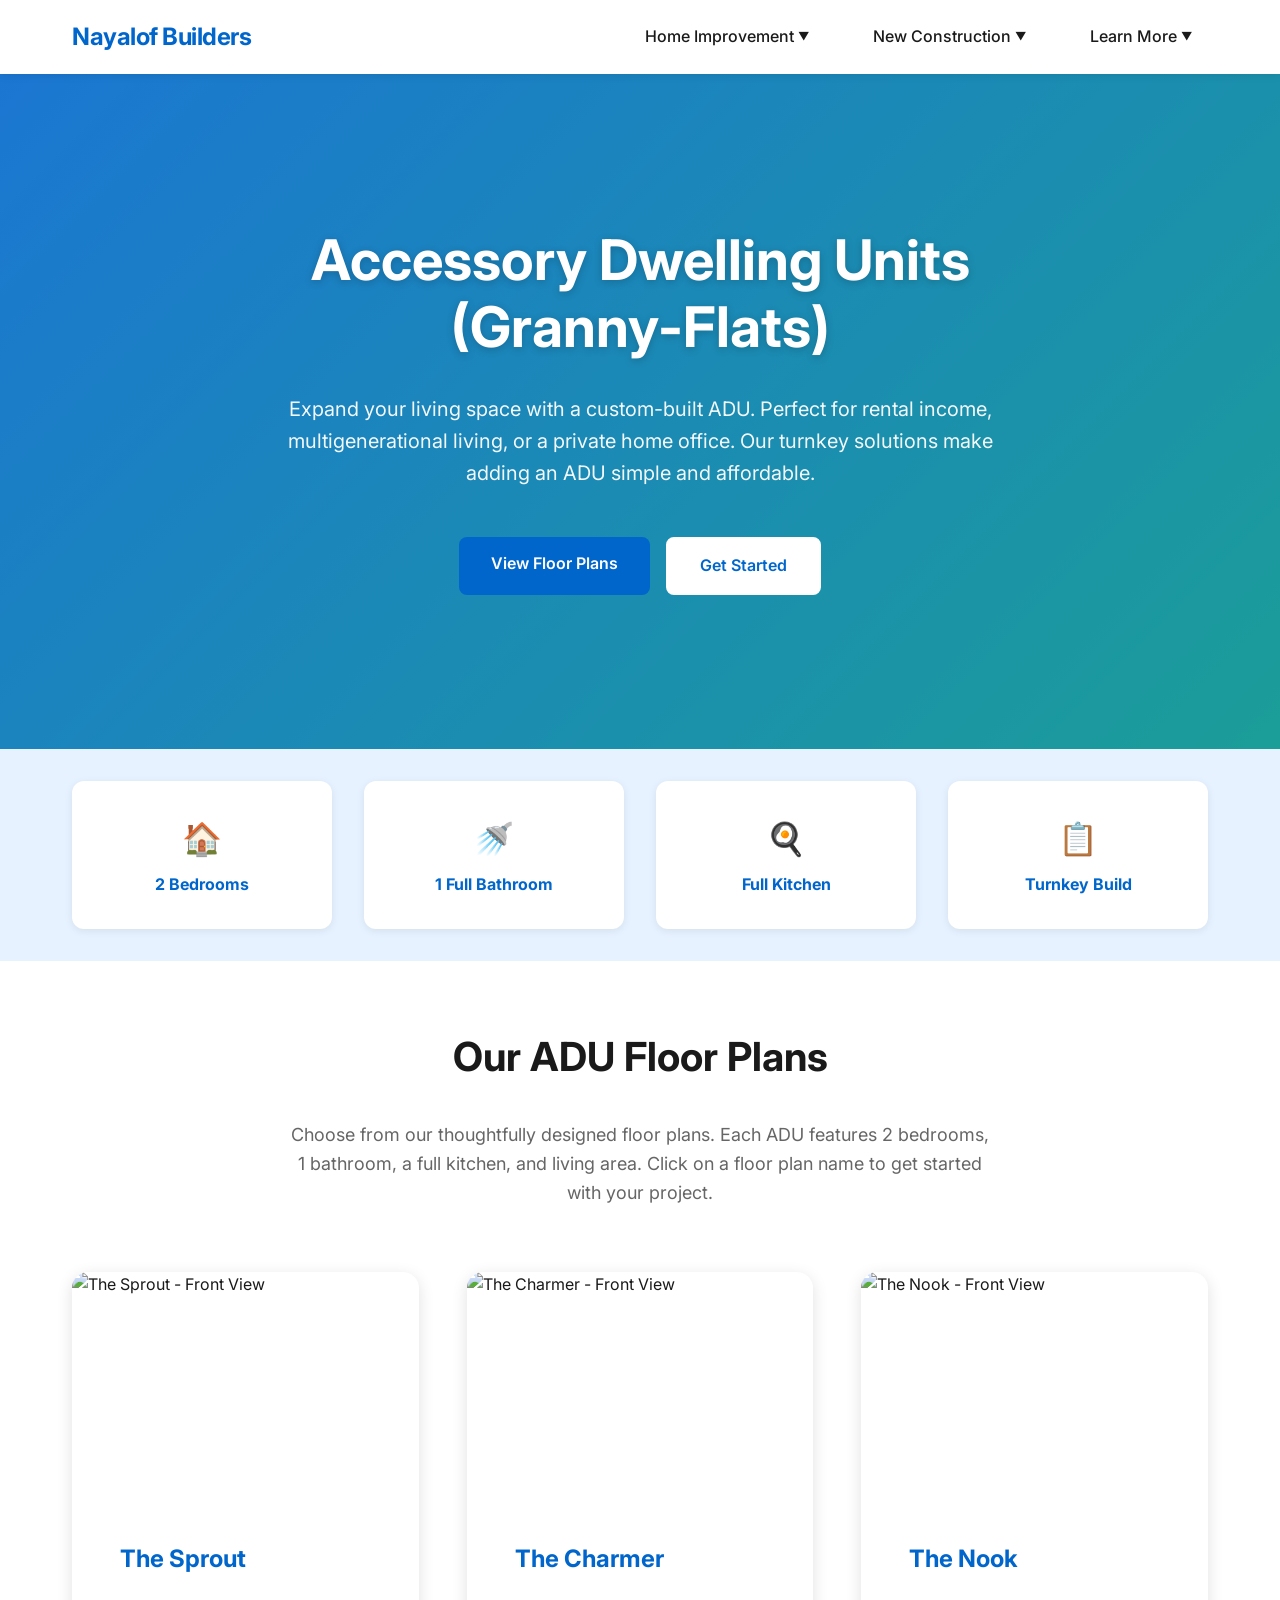
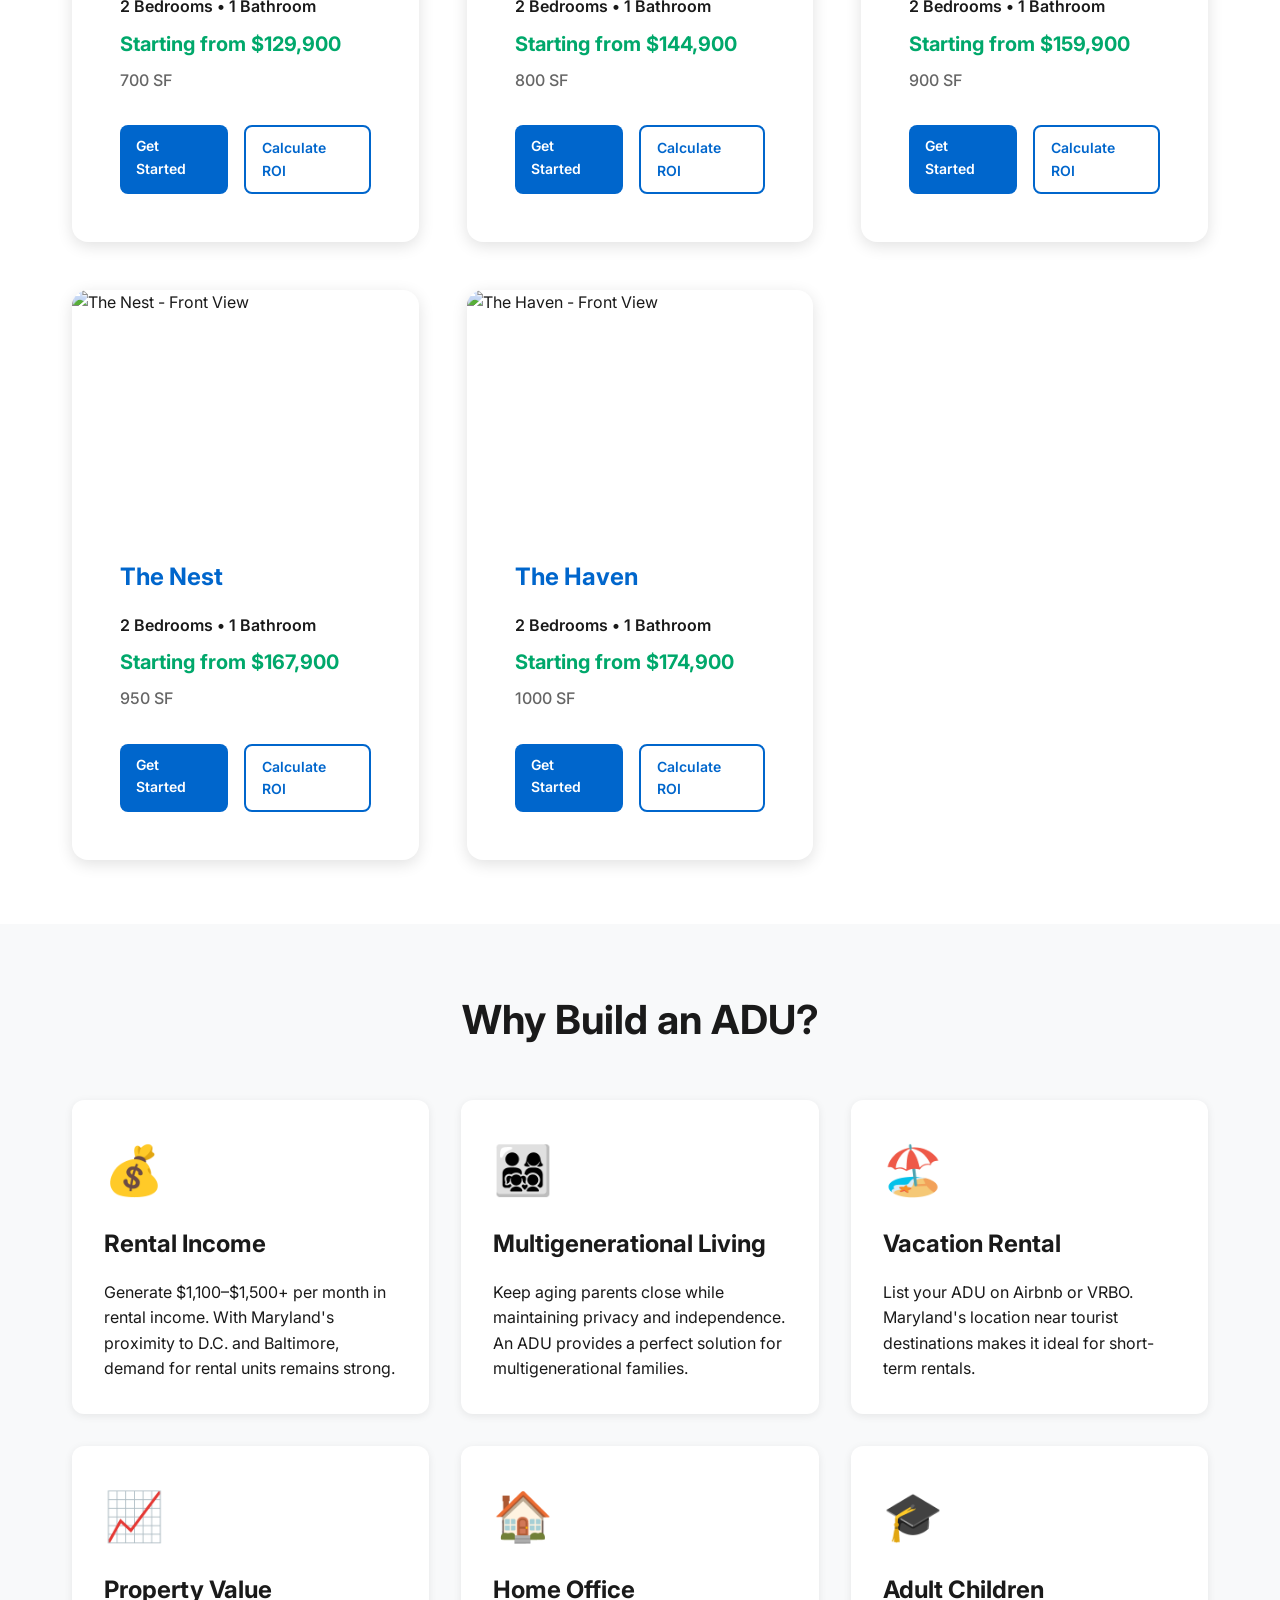
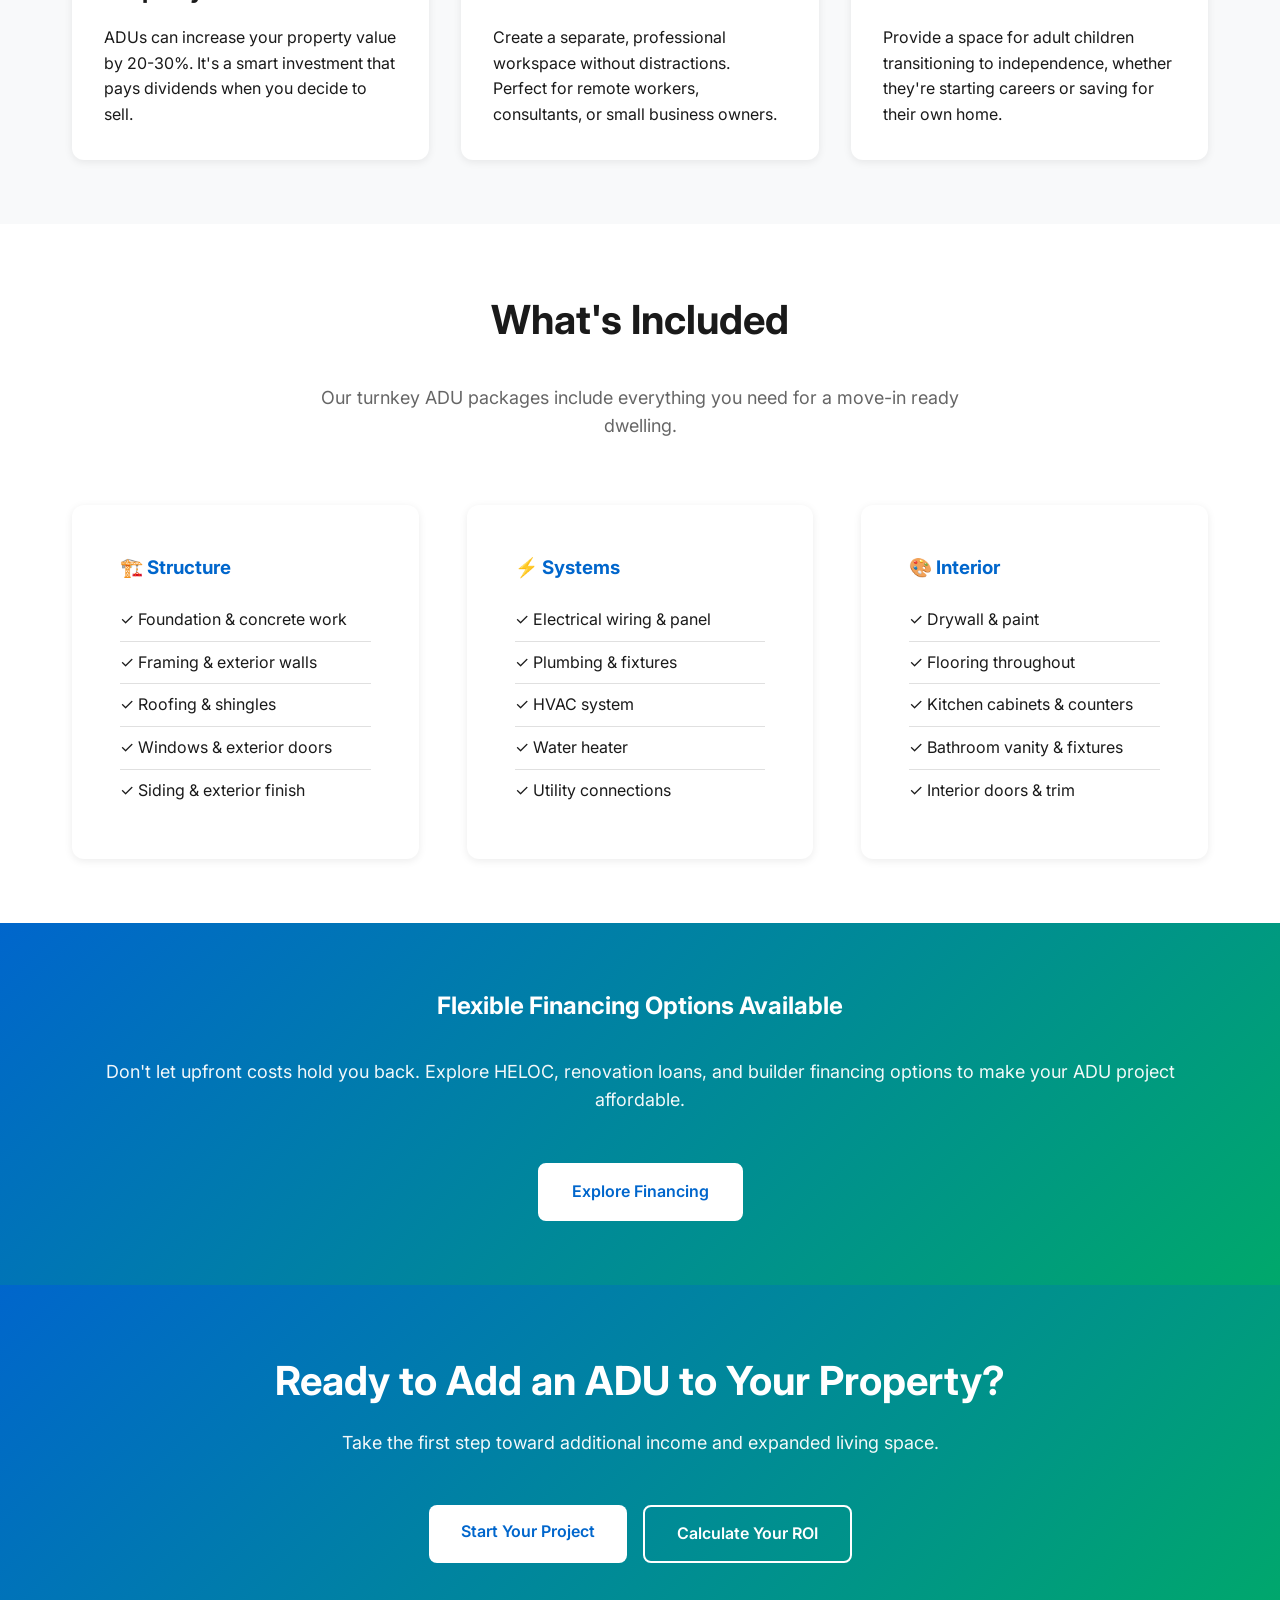
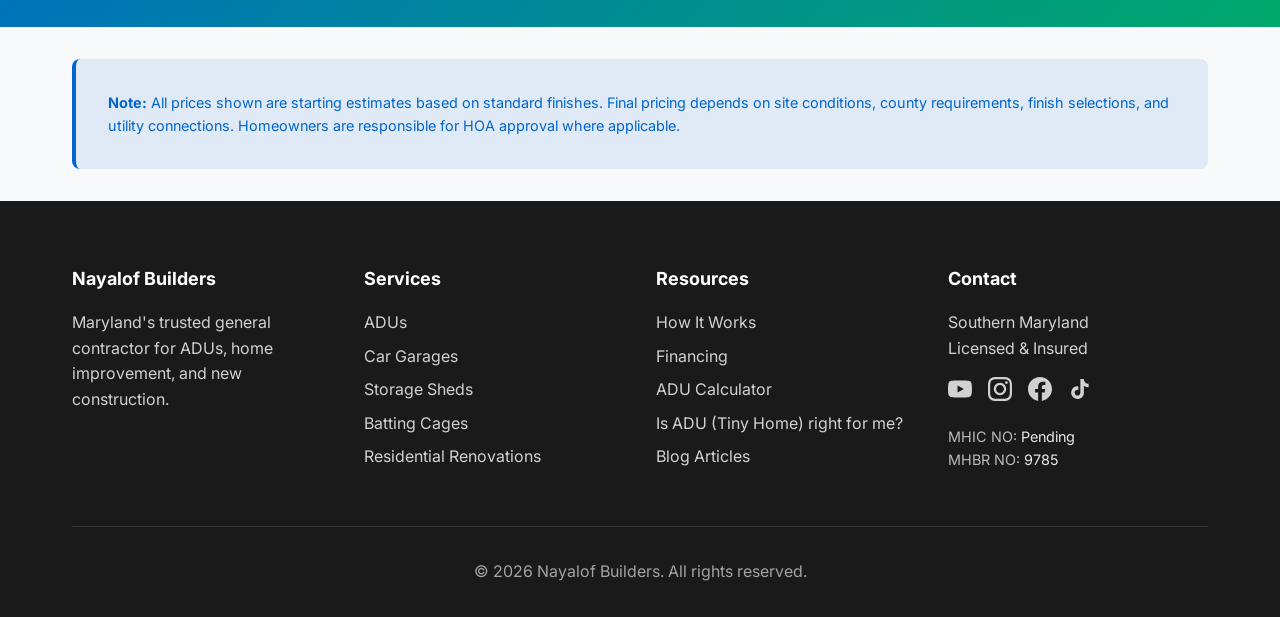
==== adu.html @ ba94df4b "Add files via upload" ====
<!doctype html>
<html lang="en">
  <head>
    <meta charset="UTF-8" />
    <meta name="viewport" content="width=device-width, initial-scale=1.0" />
    <link rel="icon" type="image/png" href="images/Favicon.png" />
    <title>Accessory Dwelling Units (Granny-Flats) - Nayalof Builders</title>
    <link rel="stylesheet" href="styles.css" />
    <link rel="preconnect" href="https://fonts.googleapis.com" />
    <link rel="preconnect" href="https://fonts.gstatic.com" crossorigin />
    <link
      href="https://fonts.googleapis.com/css2?family=Inter:wght@300;400;500;600;700&display=swap"
      rel="stylesheet"
    />
    <style>
      .adu-grid {
        display: grid;
        grid-template-columns: repeat(auto-fit, minmax(280px, 1fr));
        gap: var(--spacing-lg);
        margin-top: var(--spacing-xl);
      }
      .adu-card {
        background: white;
        border-radius: var(--radius-xl);
        overflow: hidden;
        box-shadow: var(--shadow-md);
        transition:
          transform 0.3s ease,
          box-shadow 0.3s ease;
      }
      .adu-card:hover {
        transform: translateY(-8px);
        box-shadow: var(--shadow-lg);
      }
      .adu-card-image {
        position: relative;
        width: 100%;
        height: 220px;
        overflow: hidden;
      }
      .carousel-container {
        position: relative;
        width: 100%;
        height: 100%;
      }
      .carousel-slides {
        display: flex;
        width: 100%;
        height: 100%;
        transition: transform 0.5s ease;
      }
      .carousel-slide {
        min-width: 100%;
        height: 100%;
      }
      .carousel-slide img {
        width: 100%;
        height: 100%;
        object-fit: cover;
      }
      .carousel-dots {
        position: absolute;
        bottom: 10px;
        left: 50%;
        transform: translateX(-50%);
        display: flex;
        gap: 8px;
      }
      .carousel-dot {
        width: 10px;
        height: 10px;
        border-radius: 50%;
        background: rgba(255, 255, 255, 0.5);
        cursor: pointer;
        transition: background 0.3s ease;
      }
      .carousel-dot.active {
        background: white;
      }
      .adu-card-content {
        padding: var(--spacing-lg);
      }
      .adu-card-name {
        font-size: 1.5rem;
        font-weight: 700;
        color: var(--primary-blue);
        margin-bottom: var(--spacing-sm);
      }
      .adu-card-name a {
        color: var(--primary-blue);
        text-decoration: none;
        transition: color 0.2s ease;
      }
      .adu-card-name a:hover {
        color: var(--secondary-green);
        text-decoration: underline;
      }
      .adu-card-specs {
        display: flex;
        flex-direction: column;
        gap: var(--spacing-xs);
        margin-top: var(--spacing-sm);
      }
      .adu-spec {
        font-size: 1rem;
        color: var(--text-dark);
        font-weight: 600;
      }
      .adu-spec.price {
        color: var(--secondary-green);
        font-size: 1.25rem;
        font-weight: 700;
      }
      .adu-spec.sqft {
        color: var(--text-gray);
        font-weight: 500;
      }
      .adu-card-actions {
        margin-top: var(--spacing-md);
        display: flex;
        gap: var(--spacing-sm);
      }
      .btn-sm {
        padding: 0.625rem 1rem;
        font-size: 0.875rem;
        border-radius: var(--radius-md);
        font-weight: 600;
        text-decoration: none;
        transition: all 0.3s ease;
      }
      .btn-outline {
        border: 2px solid var(--primary-blue);
        color: var(--primary-blue);
        background: transparent;
      }
      .btn-outline:hover {
        background: var(--primary-blue);
        color: white;
      }
      .placeholder-image {
        width: 100%;
        height: 100%;
        background: linear-gradient(
          135deg,
          var(--primary-blue-light) 0%,
          var(--secondary-green-light) 100%
        );
        display: flex;
        align-items: center;
        justify-content: center;
        flex-direction: column;
        color: var(--primary-blue);
      }
      .placeholder-image span {
        font-size: 3rem;
        margin-bottom: var(--spacing-sm);
      }
      .placeholder-image p {
        font-weight: 600;
        font-size: 0.875rem;
      }
      @media (max-width: 768px) {
        .adu-grid {
          grid-template-columns: 1fr;
        }
      }
    </style>
  </head>
  <body>
    <!-- Navigation -->
    <nav class="navbar">
      <div class="nav-container">
        <a href="index.html" class="logo">Nayalof Builders</a>
        <ul class="nav-menu">
          <li class="nav-item dropdown">
            <a href="#" class="nav-link"
              >Home Improvement <span class="dropdown-arrow">▼</span></a
            >
            <ul class="dropdown-menu">
              <li><a href="shed.html">Storage Shed</a></li>
              <li><a href="batting-cage.html">Batting Cage</a></li>
              <li>
                <a href="residential-renovations.html"
                  >Residential Renovations</a
                >
              </li>
            </ul>
          </li>
          <li class="nav-item dropdown">
            <a href="#" class="nav-link"
              >New Construction <span class="dropdown-arrow">▼</span></a
            >
            <ul class="dropdown-menu">
              <li>
                <a href="adu.html">Accessory Dwelling Unit (Granny-Flat)</a>
              </li>
              <li>
                <a href="index.html#car-garage"
                  >Car Garage
                  <img
                    src="images/ComingSoon.png"
                    alt="Coming Soon"
                    style="
                      height: 32px;
                      vertical-align: middle;
                      margin-left: 4px;
                    "
                /></a>
              </li>
              <li>
                <a href="index.html#single-family"
                  >Single-Family Residential
                  <img
                    src="images/ComingSoon.png"
                    alt="Coming Soon"
                    style="
                      height: 32px;
                      vertical-align: middle;
                      margin-left: 4px;
                    "
                /></a>
              </li>
            </ul>
          </li>
          <li class="nav-item dropdown">
            <a href="#" class="nav-link"
              >Learn More <span class="dropdown-arrow">▼</span></a
            >
            <ul class="dropdown-menu">
              <li><a href="how-it-works.html">How It Works</a></li>
              <li><a href="calculator.html">ADU Calculator</a></li>
              <li><a href="financing.html">Financing</a></li>
              <li>
                <a href="Questionnaire_NewConstruction.html"
                  >Is ADU (Tiny Home) right for me?</a
                >
              </li>
            </ul>
          </li>
        </ul>
        <div class="hamburger">
          <span></span>
          <span></span>
          <span></span>
        </div>
      </div>
    </nav>

    <!-- Hero Section -->
    <section
      class="hero"
      style="
        background-image:
          linear-gradient(
            135deg,
            rgba(0, 102, 204, 0.85) 0%,
            rgba(0, 168, 107, 0.85) 100%
          ),
          url(&quot;images/_ADU.png&quot;);
        background-size: cover;
        background-position: center;
      "
    >
      <div class="hero-content">
        <h1 class="hero-title">Accessory Dwelling Units (Granny-Flats)</h1>
        <p class="hero-subtitle">
          Expand your living space with a custom-built ADU. Perfect for rental
          income, multigenerational living, or a private home office. Our
          turnkey solutions make adding an ADU simple and affordable.
        </p>
        <div class="hero-buttons">
          <a href="#adu-models" class="btn btn-primary">View Floor Plans</a>
          <a href="Questionnaire_HomeImprovement.html" class="btn btn-secondary"
            >Get Started</a
          >
        </div>
      </div>
    </section>

    <!-- Key Benefits Banner -->
    <section
      class="section"
      style="
        background: var(--primary-blue-light);
        padding: var(--spacing-md) 0;
      "
    >
      <div class="container">
        <div
          style="
            display: grid;
            grid-template-columns: repeat(auto-fit, minmax(200px, 1fr));
            gap: var(--spacing-md);
            text-align: center;
          "
        >
          <div
            style="
              padding: var(--spacing-md);
              background: white;
              border-radius: var(--radius-lg);
              box-shadow: var(--shadow-sm);
            "
          >
            <span style="font-size: 2rem">🏠</span>
            <h3
              style="
                color: var(--primary-blue);
                font-size: 1rem;
                margin-top: var(--spacing-xs);
              "
            >
              2 Bedrooms
            </h3>
          </div>
          <div
            style="
              padding: var(--spacing-md);
              background: white;
              border-radius: var(--radius-lg);
              box-shadow: var(--shadow-sm);
            "
          >
            <span style="font-size: 2rem">🚿</span>
            <h3
              style="
                color: var(--primary-blue);
                font-size: 1rem;
                margin-top: var(--spacing-xs);
              "
            >
              1 Full Bathroom
            </h3>
          </div>
          <div
            style="
              padding: var(--spacing-md);
              background: white;
              border-radius: var(--radius-lg);
              box-shadow: var(--shadow-sm);
            "
          >
            <span style="font-size: 2rem">🍳</span>
            <h3
              style="
                color: var(--primary-blue);
                font-size: 1rem;
                margin-top: var(--spacing-xs);
              "
            >
              Full Kitchen
            </h3>
          </div>
          <div
            style="
              padding: var(--spacing-md);
              background: white;
              border-radius: var(--radius-lg);
              box-shadow: var(--shadow-sm);
            "
          >
            <span style="font-size: 2rem">📋</span>
            <h3
              style="
                color: var(--primary-blue);
                font-size: 1rem;
                margin-top: var(--spacing-xs);
              "
            >
              Turnkey Build
            </h3>
          </div>
        </div>
      </div>
    </section>

    <!-- ADU Models Section -->
    <section id="adu-models" class="section">
      <div class="container">
        <h2 class="section-title">Our ADU Floor Plans</h2>
        <p class="section-intro">
          Choose from our thoughtfully designed floor plans. Each ADU features 2
          bedrooms, 1 bathroom, a full kitchen, and living area. Click on a
          floor plan name to get started with your project.
        </p>

        <div class="adu-grid">
          <!-- The Sprout - 700 SF (swapped position with The Nook) -->
          <div class="adu-card">
            <div class="adu-card-image">
              <div class="carousel-container" data-carousel="sprout">
                <div class="carousel-slides">
                  <div class="carousel-slide">
                    <img
                      src="images/Sprout_TinyHouse_FrontView.png"
                      alt="The Sprout - Front View"
                    />
                  </div>
                  <div class="carousel-slide">
                    <img
                      src="images/Sprout_TinyHouse_BackView.png"
                      alt="The Sprout - Back View"
                    />
                  </div>
                  <div class="carousel-slide">
                    <img
                      src="images/Sprout_TinyHouse_FloorPlan.png"
                      alt="The Sprout - Floor Plan"
                    />
                  </div>
                </div>
                <div class="carousel-dots">
                  <span class="carousel-dot active" data-slide="0"></span>
                  <span class="carousel-dot" data-slide="1"></span>
                  <span class="carousel-dot" data-slide="2"></span>
                </div>
              </div>
            </div>
            <div class="adu-card-content">
              <h3 class="adu-card-name">
                <a href="Questionnaire_HomeImprovement.html">The Sprout</a>
              </h3>
              <div class="adu-card-specs">
                <span class="adu-spec">2 Bedrooms • 1 Bathroom</span>
                <span class="adu-spec price">Starting from $129,900</span>
                <span class="adu-spec sqft">700 SF</span>
              </div>
              <div class="adu-card-actions">
                <a
                  href="Questionnaire_HomeImprovement.html"
                  class="btn btn-sm btn-primary"
                  >Get Started</a
                >
                <a href="calculator.html" class="btn btn-sm btn-outline"
                  >Calculate ROI</a
                >
              </div>
            </div>
          </div>

          <!-- The Charmer - 800 SF -->
          <div class="adu-card">
            <div class="adu-card-image">
              <div class="carousel-container" data-carousel="charmer">
                <div class="carousel-slides">
                  <div class="carousel-slide">
                    <img
                      src="images/Charmer_TinyHouse_FrontView.png"
                      alt="The Charmer - Front View"
                    />
                  </div>
                  <div class="carousel-slide">
                    <img
                      src="images/Charmer_TinyHouse_BackView.png"
                      alt="The Charmer - Back View"
                    />
                  </div>
                  <div class="carousel-slide">
                    <img
                      src="images/Charmer_TinyHouse_FloorPlan.png"
                      alt="The Charmer - Floor Plan"
                    />
                  </div>
                </div>
                <div class="carousel-dots">
                  <span class="carousel-dot active" data-slide="0"></span>
                  <span class="carousel-dot" data-slide="1"></span>
                  <span class="carousel-dot" data-slide="2"></span>
                </div>
              </div>
            </div>
            <div class="adu-card-content">
              <h3 class="adu-card-name">
                <a href="Questionnaire_HomeImprovement.html">The Charmer</a>
              </h3>
              <div class="adu-card-specs">
                <span class="adu-spec">2 Bedrooms • 1 Bathroom</span>
                <span class="adu-spec price">Starting from $144,900</span>
                <span class="adu-spec sqft">800 SF</span>
              </div>
              <div class="adu-card-actions">
                <a
                  href="Questionnaire_HomeImprovement.html"
                  class="btn btn-sm btn-primary"
                  >Get Started</a
                >
                <a href="calculator.html" class="btn btn-sm btn-outline"
                  >Calculate ROI</a
                >
              </div>
            </div>
          </div>

          <!-- The Nook - 900 SF (swapped position with The Sprout) -->
          <div class="adu-card">
            <div class="adu-card-image">
              <div class="carousel-container" data-carousel="nook">
                <div class="carousel-slides">
                  <div class="carousel-slide">
                    <img
                      src="images/Nook_TinyHouse_FrontView.png"
                      alt="The Nook - Front View"
                    />
                  </div>
                  <div class="carousel-slide">
                    <img
                      src="images/Nook_TinyHouse_BackView1.png"
                      alt="The Nook - Back View"
                    />
                  </div>
                  <div class="carousel-slide">
                    <img
                      src="images/Nook_TinyHouse_FloorPlan.png"
                      alt="The Nook - Floor Plan"
                    />
                  </div>
                </div>
                <div class="carousel-dots">
                  <span class="carousel-dot active" data-slide="0"></span>
                  <span class="carousel-dot" data-slide="1"></span>
                  <span class="carousel-dot" data-slide="2"></span>
                </div>
              </div>
            </div>
            <div class="adu-card-content">
              <h3 class="adu-card-name">
                <a href="Questionnaire_HomeImprovement.html">The Nook</a>
              </h3>
              <div class="adu-card-specs">
                <span class="adu-spec">2 Bedrooms • 1 Bathroom</span>
                <span class="adu-spec price">Starting from $159,900</span>
                <span class="adu-spec sqft">900 SF</span>
              </div>
              <div class="adu-card-actions">
                <a
                  href="Questionnaire_HomeImprovement.html"
                  class="btn btn-sm btn-primary"
                  >Get Started</a
                >
                <a href="calculator.html" class="btn btn-sm btn-outline"
                  >Calculate ROI</a
                >
              </div>
            </div>
          </div>

          <!-- The Nest - 950 SF -->
          <div class="adu-card">
            <div class="adu-card-image">
              <div class="carousel-container" data-carousel="nest">
                <div class="carousel-slides">
                  <div class="carousel-slide">
                    <img
                      src="images/Nest_TinyHouse_FrontView.png"
                      alt="The Nest - Front View"
                    />
                  </div>
                  <div class="carousel-slide">
                    <img
                      src="images/Nest_TinyHouse_Backview.png"
                      alt="The Nest - Back View"
                    />
                  </div>
                  <div class="carousel-slide">
                    <img
                      src="images/Nest_TinyHouse_Floorplan.png"
                      alt="The Nest - Floor Plan"
                    />
                  </div>
                </div>
                <div class="carousel-dots">
                  <span class="carousel-dot active" data-slide="0"></span>
                  <span class="carousel-dot" data-slide="1"></span>
                  <span class="carousel-dot" data-slide="2"></span>
                </div>
              </div>
            </div>
            <div class="adu-card-content">
              <h3 class="adu-card-name">
                <a href="Questionnaire_HomeImprovement.html">The Nest</a>
              </h3>
              <div class="adu-card-specs">
                <span class="adu-spec">2 Bedrooms • 1 Bathroom</span>
                <span class="adu-spec price">Starting from $167,900</span>
                <span class="adu-spec sqft">950 SF</span>
              </div>
              <div class="adu-card-actions">
                <a
                  href="Questionnaire_HomeImprovement.html"
                  class="btn btn-sm btn-primary"
                  >Get Started</a
                >
                <a href="calculator.html" class="btn btn-sm btn-outline"
                  >Calculate ROI</a
                >
              </div>
            </div>
          </div>

          <!-- The Haven - 1000 SF -->
          <div class="adu-card">
            <div class="adu-card-image">
              <div class="carousel-container" data-carousel="haven">
                <div class="carousel-slides">
                  <div class="carousel-slide">
                    <img
                      src="images/Haven_TinyHouse_FrontView.png"
                      alt="The Haven - Front View"
                    />
                  </div>
                  <div class="carousel-slide">
                    <img
                      src="images/Haven_TinyHouse_BackView.png"
                      alt="The Haven - Back View"
                    />
                  </div>
                  <div class="carousel-slide">
                    <img
                      src="images/Haven_TinyHouse_FloorPlan.png"
                      alt="The Haven - Floor Plan"
                    />
                  </div>
                </div>
                <div class="carousel-dots">
                  <span class="carousel-dot active" data-slide="0"></span>
                  <span class="carousel-dot" data-slide="1"></span>
                  <span class="carousel-dot" data-slide="2"></span>
                </div>
              </div>
            </div>
            <div class="adu-card-content">
              <h3 class="adu-card-name">
                <a href="Questionnaire_HomeImprovement.html">The Haven</a>
              </h3>
              <div class="adu-card-specs">
                <span class="adu-spec">2 Bedrooms • 1 Bathroom</span>
                <span class="adu-spec price">Starting from $174,900</span>
                <span class="adu-spec sqft">1000 SF</span>
              </div>
              <div class="adu-card-actions">
                <a
                  href="Questionnaire_HomeImprovement.html"
                  class="btn btn-sm btn-primary"
                  >Get Started</a
                >
                <a href="calculator.html" class="btn btn-sm btn-outline"
                  >Calculate ROI</a
                >
              </div>
            </div>
          </div>
        </div>
      </div>
    </section>

    <!-- Why Choose ADU Section -->
    <section class="section" style="background: var(--bg-light)">
      <div class="container">
        <h2 class="section-title">Why Build an ADU?</h2>
        <div class="benefits-grid">
          <div class="benefit-card">
            <div class="benefit-icon">💰</div>
            <h3>Rental Income</h3>
            <p>
              Generate $1,100–$1,500+ per month in rental income. With
              Maryland's proximity to D.C. and Baltimore, demand for rental
              units remains strong.
            </p>
          </div>

          <div class="benefit-card">
            <div class="benefit-icon">👨‍👩‍👧‍👦</div>
            <h3>Multigenerational Living</h3>
            <p>
              Keep aging parents close while maintaining privacy and
              independence. An ADU provides a perfect solution for
              multigenerational families.
            </p>
          </div>

          <div class="benefit-card">
            <div class="benefit-icon">🏖️</div>
            <h3>Vacation Rental</h3>
            <p>
              List your ADU on Airbnb or VRBO. Maryland's location near tourist
              destinations makes it ideal for short-term rentals.
            </p>
          </div>

          <div class="benefit-card">
            <div class="benefit-icon">📈</div>
            <h3>Property Value</h3>
            <p>
              ADUs can increase your property value by 20-30%. It's a smart
              investment that pays dividends when you decide to sell.
            </p>
          </div>

          <div class="benefit-card">
            <div class="benefit-icon">🏠</div>
            <h3>Home Office</h3>
            <p>
              Create a separate, professional workspace without distractions.
              Perfect for remote workers, consultants, or small business owners.
            </p>
          </div>

          <div class="benefit-card">
            <div class="benefit-icon">🎓</div>
            <h3>Adult Children</h3>
            <p>
              Provide a space for adult children transitioning to independence,
              whether they're starting careers or saving for their own home.
            </p>
          </div>
        </div>
      </div>
    </section>

    <!-- What's Included Section -->
    <section class="section">
      <div class="container">
        <h2 class="section-title">What's Included</h2>
        <p class="section-intro">
          Our turnkey ADU packages include everything you need for a move-in
          ready dwelling.
        </p>

        <div
          style="
            display: grid;
            grid-template-columns: repeat(auto-fit, minmax(250px, 1fr));
            gap: var(--spacing-lg);
            margin-top: var(--spacing-xl);
          "
        >
          <div
            style="
              background: white;
              padding: var(--spacing-lg);
              border-radius: var(--radius-lg);
              box-shadow: var(--shadow-sm);
            "
          >
            <h3
              style="
                color: var(--primary-blue);
                margin-bottom: var(--spacing-sm);
              "
            >
              🏗️ Structure
            </h3>
            <ul style="list-style: none; padding: 0">
              <li
                style="
                  padding: var(--spacing-xs) 0;
                  border-bottom: 1px solid var(--border-color);
                "
              >
                ✓ Foundation & concrete work
              </li>
              <li
                style="
                  padding: var(--spacing-xs) 0;
                  border-bottom: 1px solid var(--border-color);
                "
              >
                ✓ Framing & exterior walls
              </li>
              <li
                style="
                  padding: var(--spacing-xs) 0;
                  border-bottom: 1px solid var(--border-color);
                "
              >
                ✓ Roofing & shingles
              </li>
              <li
                style="
                  padding: var(--spacing-xs) 0;
                  border-bottom: 1px solid var(--border-color);
                "
              >
                ✓ Windows & exterior doors
              </li>
              <li style="padding: var(--spacing-xs) 0">
                ✓ Siding & exterior finish
              </li>
            </ul>
          </div>

          <div
            style="
              background: white;
              padding: var(--spacing-lg);
              border-radius: var(--radius-lg);
              box-shadow: var(--shadow-sm);
            "
          >
            <h3
              style="
                color: var(--primary-blue);
                margin-bottom: var(--spacing-sm);
              "
            >
              ⚡ Systems
            </h3>
            <ul style="list-style: none; padding: 0">
              <li
                style="
                  padding: var(--spacing-xs) 0;
                  border-bottom: 1px solid var(--border-color);
                "
              >
                ✓ Electrical wiring & panel
              </li>
              <li
                style="
                  padding: var(--spacing-xs) 0;
                  border-bottom: 1px solid var(--border-color);
                "
              >
                ✓ Plumbing & fixtures
              </li>
              <li
                style="
                  padding: var(--spacing-xs) 0;
                  border-bottom: 1px solid var(--border-color);
                "
              >
                ✓ HVAC system
              </li>
              <li
                style="
                  padding: var(--spacing-xs) 0;
                  border-bottom: 1px solid var(--border-color);
                "
              >
                ✓ Water heater
              </li>
              <li style="padding: var(--spacing-xs) 0">
                ✓ Utility connections
              </li>
            </ul>
          </div>

          <div
            style="
              background: white;
              padding: var(--spacing-lg);
              border-radius: var(--radius-lg);
              box-shadow: var(--shadow-sm);
            "
          >
            <h3
              style="
                color: var(--primary-blue);
                margin-bottom: var(--spacing-sm);
              "
            >
              🎨 Interior
            </h3>
            <ul style="list-style: none; padding: 0">
              <li
                style="
                  padding: var(--spacing-xs) 0;
                  border-bottom: 1px solid var(--border-color);
                "
              >
                ✓ Drywall & paint
              </li>
              <li
                style="
                  padding: var(--spacing-xs) 0;
                  border-bottom: 1px solid var(--border-color);
                "
              >
                ✓ Flooring throughout
              </li>
              <li
                style="
                  padding: var(--spacing-xs) 0;
                  border-bottom: 1px solid var(--border-color);
                "
              >
                ✓ Kitchen cabinets & counters
              </li>
              <li
                style="
                  padding: var(--spacing-xs) 0;
                  border-bottom: 1px solid var(--border-color);
                "
              >
                ✓ Bathroom vanity & fixtures
              </li>
              <li style="padding: var(--spacing-xs) 0">
                ✓ Interior doors & trim
              </li>
            </ul>
          </div>
        </div>
      </div>
    </section>

    <!-- Financing Banner -->
    <section
      class="section"
      style="
        background: linear-gradient(
          135deg,
          var(--primary-blue) 0%,
          var(--secondary-green) 100%
        );
        color: white;
      "
    >
      <div class="container" style="text-align: center">
        <h2 style="color: white; margin-bottom: var(--spacing-md)">
          Flexible Financing Options Available
        </h2>
        <p
          style="
            font-size: 1.125rem;
            margin-bottom: var(--spacing-lg);
            opacity: 0.95;
          "
        >
          Don't let upfront costs hold you back. Explore HELOC, renovation
          loans, and builder financing options to make your ADU project
          affordable.
        </p>
        <a
          href="financing.html"
          class="btn btn-secondary"
          style="background: white; color: var(--primary-blue)"
          >Explore Financing</a
        >
      </div>
    </section>

    <!-- Call-to-Action Section -->
    <section id="cta" class="section cta-section">
      <div class="container">
        <div class="cta-content">
          <h2>Ready to Add an ADU to Your Property?</h2>
          <p>
            Take the first step toward additional income and expanded living
            space.
          </p>
          <div class="cta-buttons">
            <a href="Questionnaire_HomeImprovement.html" class="btn btn-primary"
              >Start Your Project</a
            >
            <a href="calculator.html" class="btn btn-secondary"
              >Calculate Your ROI</a
            >
          </div>
        </div>
      </div>
    </section>

    <!-- Disclaimer -->
    <section
      class="section"
      style="background: var(--bg-light); padding: var(--spacing-md) 0"
    >
      <div class="container">
        <div
          style="
            background: rgba(0, 102, 204, 0.1);
            border-left: 4px solid var(--primary-blue);
            padding: var(--spacing-md);
            border-radius: var(--radius-md);
          "
        >
          <p style="color: var(--primary-blue); font-size: 0.9rem; margin: 0">
            <strong>Note:</strong> All prices shown are starting estimates based
            on standard finishes. Final pricing depends on site conditions,
            county requirements, finish selections, and utility connections.
            Homeowners are responsible for HOA approval where applicable.
          </p>
        </div>
      </div>
    </section>

    <!-- Footer -->
    <footer class="footer">
      <div class="container">
        <div class="footer-content">
          <div class="footer-section">
            <h4>Nayalof Builders</h4>
            <p>
              Maryland's trusted general contractor for ADUs, home improvement,
              and new construction.
            </p>
          </div>
          <div class="footer-section">
            <h4>Services</h4>
            <ul>
              <li><a href="adu.html">ADUs</a></li>
              <li><a href="index.html#car-garage">Car Garages</a></li>
              <li><a href="shed.html">Storage Sheds</a></li>
              <li><a href="batting-cage.html">Batting Cages</a></li>
              <li>
                <a href="residential-renovations.html"
                  >Residential Renovations</a
                >
              </li>
            </ul>
          </div>
          <div class="footer-section">
            <h4>Resources</h4>
            <ul>
              <li><a href="how-it-works.html">How It Works</a></li>
              <li><a href="financing.html">Financing</a></li>
              <li><a href="calculator.html">ADU Calculator</a></li>
              <li>
                <a href="Questionnaire_NewConstruction.html"
                  >Is ADU (Tiny Home) right for me?</a
                >
              </li>
              <li><a href="blog.html">Blog Articles</a></li>
            </ul>
          </div>
          <div class="footer-section">
            <h4>Contact</h4>
            <p>Southern Maryland</p>
            <p>Licensed & Insured</p>
            <div
              style="
                margin-top: var(--spacing-sm);
                display: flex;
                gap: var(--spacing-sm);
                align-items: center;
              "
            >
              <a
                href="https://www.youtube.com/@NayalofBuilders"
                target="_blank"
                rel="noopener noreferrer"
                style="
                  color: rgba(255, 255, 255, 0.8);
                  text-decoration: none;
                  transition: color 0.2s;
                "
                title="YouTube"
                onmouseover="this.style.color = '#FF0000'"
                onmouseout="this.style.color = 'rgba(255, 255, 255, 0.8)'"
              >
                <svg
                  width="24"
                  height="24"
                  viewBox="0 0 24 24"
                  fill="currentColor"
                  xmlns="http://www.w3.org/2000/svg"
                >
                  <path
                    d="M23.498 6.186a3.016 3.016 0 0 0-2.122-2.136C19.505 3.545 12 3.545 12 3.545s-7.505 0-9.377.505A3.017 3.017 0 0 0 .502 6.186C0 8.07 0 12 0 12s0 3.93.502 5.814a3.016 3.016 0 0 0 2.122 2.136c1.871.505 9.376.505 9.376.505s7.505 0 9.377-.505a3.015 3.015 0 0 0 2.122-2.136C24 15.93 24 12 24 12s0-3.93-.502-5.814zM9.545 15.568V8.432L15.818 12l-6.273 3.568z"
                  />
                </svg>
              </a>
              <a
                href="https://www.instagram.com/nayalofbuilders/"
                target="_blank"
                rel="noopener noreferrer"
                style="
                  color: rgba(255, 255, 255, 0.8);
                  text-decoration: none;
                  transition: color 0.2s;
                "
                title="Instagram"
                onmouseover="this.style.color = '#E4405F'"
                onmouseout="this.style.color = 'rgba(255, 255, 255, 0.8)'"
              >
                <svg
                  width="24"
                  height="24"
                  viewBox="0 0 24 24"
                  fill="currentColor"
                  xmlns="http://www.w3.org/2000/svg"
                >
                  <path
                    d="M12 2.163c3.204 0 3.584.012 4.85.07 3.252.148 4.771 1.691 4.919 4.919.058 1.265.069 1.645.069 4.849 0 3.205-.012 3.584-.069 4.849-.149 3.225-1.664 4.771-4.919 4.919-1.266.058-1.644.07-4.85.07-3.204 0-3.584-.012-4.849-.07-3.26-.149-4.771-1.699-4.919-4.92-.058-1.265-.07-1.644-.07-4.849 0-3.204.013-3.583.07-4.849.149-3.227 1.664-4.771 4.919-4.919 1.266-.057 1.645-.069 4.849-.069zm0-2.163c-3.259 0-3.667.014-4.947.072-4.358.2-6.78 2.618-6.98 6.98-.059 1.281-.073 1.689-.073 4.948 0 3.259.014 3.668.072 4.948.2 4.358 2.618 6.78 6.98 6.98 1.281.058 1.689.072 4.948.072 3.259 0 3.668-.014 4.948-.072 4.354-.2 6.782-2.618 6.979-6.98.059-1.28.073-1.689.073-4.948 0-3.259-.014-3.667-.072-4.947-.196-4.354-2.617-6.78-6.979-6.98-1.281-.059-1.69-.073-4.949-.073zm0 5.838c-3.403 0-6.162 2.759-6.162 6.162s2.759 6.163 6.162 6.163 6.162-2.759 6.162-6.163c0-3.403-2.759-6.162-6.162-6.162zm0 10.162c-2.209 0-4-1.79-4-4 0-2.209 1.791-4 4-4s4 1.791 4 4c0 2.21-1.791 4-4 4zm6.406-11.845c-.796 0-1.441.645-1.441 1.44s.645 1.44 1.441 1.44c.795 0 1.439-.645 1.439-1.44s-.644-1.44-1.439-1.44z"
                  />
                </svg>
              </a>
              <a
                href="https://www.facebook.com/people/Nayalof-Builders/61585540200349/"
                target="_blank"
                rel="noopener noreferrer"
                style="
                  color: rgba(255, 255, 255, 0.8);
                  text-decoration: none;
                  transition: color 0.2s;
                "
                title="Facebook"
                onmouseover="this.style.color = '#1877F2'"
                onmouseout="this.style.color = 'rgba(255, 255, 255, 0.8)'"
              >
                <svg
                  width="24"
                  height="24"
                  viewBox="0 0 24 24"
                  fill="currentColor"
                  xmlns="http://www.w3.org/2000/svg"
                >
                  <path
                    d="M24 12.073c0-6.627-5.373-12-12-12s-12 5.373-12 12c0 5.99 4.388 10.954 10.125 11.854v-8.385H7.078v-3.47h3.047V9.43c0-3.007 1.792-4.669 4.533-4.669 1.312 0 2.686.235 2.686.235v2.953H15.83c-1.491 0-1.956.925-1.956 1.874v2.25h3.328l-.532 3.47h-2.796v8.385C19.612 23.027 24 18.062 24 12.073z"
                  />
                </svg>
              </a>
              <a
                href="https://www.tiktok.com/@nayalofbuilders"
                target="_blank"
                rel="noopener noreferrer"
                style="
                  color: rgba(255, 255, 255, 0.8);
                  text-decoration: none;
                  transition: color 0.2s;
                "
                title="TikTok"
                onmouseover="this.style.color = '#FE2C55'"
                onmouseout="this.style.color = 'rgba(255, 255, 255, 0.8)'"
              >
                <svg
                  width="24"
                  height="24"
                  viewBox="0 0 24 24"
                  fill="currentColor"
                  xmlns="http://www.w3.org/2000/svg"
                >
                  <path
                    d="M19.59 6.69a4.83 4.83 0 0 1-3.77-4.25V2h-3.45v13.67a2.89 2.89 0 0 1-5.2 1.74 2.89 2.89 0 0 1 2.31-4.64 2.93 2.93 0 0 1 .88.13V9.4a6.84 6.84 0 0 0-1-.05A6.33 6.33 0 0 0 5 20.1a6.34 6.34 0 0 0 10.86-4.43v-7a8.16 8.16 0 0 0 4.77 1.52v-3.4a4.85 4.85 0 0 1-1-.1z"
                  />
                </svg>
              </a>
            </div>
            <p
              style="
                margin-top: var(--spacing-sm);
                font-size: 0.9rem;
                color: rgba(255, 255, 255, 0.7);
              "
            >
              MHIC NO:
              <span style="color: rgba(255, 255, 255, 0.9)">Pending</span>
            </p>
            <p style="font-size: 0.9rem; color: rgba(255, 255, 255, 0.7)">
              MHBR NO: <span style="color: rgba(255, 255, 255, 0.9)">9785</span>
            </p>
          </div>
        </div>
        <div class="footer-bottom">
          <p>
            &copy; <span id="copyright-year">2026</span> Nayalof Builders. All
            rights reserved.
          </p>
        </div>
      </div>
    </footer>

    <script src="script.js"></script>
    <script>
      // Image Carousel functionality: default (first) image 8s, others 3s
      document.addEventListener("DOMContentLoaded", function () {
        const DEFAULT_SLIDE_MS = 8000; // first image stays 8 seconds
        const OTHER_SLIDES_MS = 3000; // other images stay 3 seconds

        const carousels = document.querySelectorAll(".carousel-container");

        carousels.forEach((carousel) => {
          const slides = carousel.querySelector(".carousel-slides");
          const slideElements = carousel.querySelectorAll(".carousel-slide");
          const dots = carousel.querySelectorAll(".carousel-dot");

          if (slideElements.length <= 1) return;

          let currentSlide = 0;
          let timeoutId = null;
          const slideCount = slideElements.length;

          function goToSlide(index) {
            currentSlide = index;
            slides.style.transform = `translateX(-${currentSlide * 100}%)`;

            dots.forEach((dot, i) => {
              dot.classList.toggle("active", i === currentSlide);
            });
          }

          function scheduleNext() {
            if (timeoutId) clearTimeout(timeoutId);
            const delay =
              currentSlide === 0 ? DEFAULT_SLIDE_MS : OTHER_SLIDES_MS;
            timeoutId = setTimeout(() => {
              const next = (currentSlide + 1) % slideCount;
              goToSlide(next);
              scheduleNext();
            }, delay);
          }

          scheduleNext();

          dots.forEach((dot, index) => {
            dot.addEventListener("click", () => {
              goToSlide(index);
              scheduleNext();
            });
          });
        });
      });
    </script>
  </body>
</html>
---- styles.css ----
/* Reset and Base Styles */
* {
    margin: 0;
    padding: 0;
    box-sizing: border-box;
}

:root {
    /* Color Palette - Matching RenoFi's soft blues and greens */
    --primary-blue: #0066CC;
    --primary-blue-dark: #0052A3;
    --primary-blue-light: #E6F2FF;
    --secondary-green: #00A86B;
    --secondary-green-light: #E6F7F0;
    --accent-teal: #00B8A9;
    --text-dark: #1A1A1A;
    --text-gray: #666666;
    --text-light: #999999;
    --bg-white: #FFFFFF;
    --bg-light: #F8F9FA;
    --bg-gray: #F5F5F5;
    --border-color: #E0E0E0;
    --shadow-sm: 0 2px 8px rgba(0, 0, 0, 0.08);
    --shadow-md: 0 4px 16px rgba(0, 0, 0, 0.12);
    --shadow-lg: 0 8px 24px rgba(0, 0, 0, 0.16);
    
    /* Typography */
    --font-family: 'Inter', -apple-system, BlinkMacSystemFont, 'Segoe UI', sans-serif;
    --font-size-base: 16px;
    --line-height-base: 1.6;
    
    /* Spacing */
    --spacing-xs: 0.5rem;
    --spacing-sm: 1rem;
    --spacing-md: 2rem;
    --spacing-lg: 3rem;
    --spacing-xl: 4rem;
    
    /* Border Radius */
    --radius-sm: 4px;
    --radius-md: 8px;
    --radius-lg: 12px;
    --radius-xl: 16px;
}

body {
    font-family: var(--font-family);
    font-size: var(--font-size-base);
    line-height: var(--line-height-base);
    color: var(--text-dark);
    background-color: var(--bg-white);
    overflow-x: hidden;
}

.container {
    max-width: 1200px;
    margin: 0 auto;
    padding: 0 var(--spacing-md);
}

/* Navigation */
.navbar {
    position: sticky;
    top: 0;
    background: var(--bg-white);
    box-shadow: var(--shadow-sm);
    z-index: 1000;
    padding: var(--spacing-sm) 0;
}

.nav-container {
    max-width: 1200px;
    margin: 0 auto;
    padding: 0 var(--spacing-md);
    display: flex;
    justify-content: space-between;
    align-items: center;
}

.logo {
    font-size: 1.5rem;
    font-weight: 700;
    color: var(--primary-blue);
    text-decoration: none;
    letter-spacing: -0.5px;
}

.nav-menu {
    display: flex;
    list-style: none;
    gap: var(--spacing-md);
    align-items: center;
}

.nav-item {
    position: relative;
}

.nav-link {
    color: var(--text-dark);
    text-decoration: none;
    font-weight: 500;
    padding: var(--spacing-xs) var(--spacing-sm);
    display: flex;
    align-items: center;
    gap: 0.25rem;
    transition: color 0.2s;
}

.nav-link:hover {
    color: var(--primary-blue);
}

.dropdown-arrow {
    font-size: 0.7rem;
    transition: transform 0.2s;
}

.nav-item:hover .dropdown-arrow {
    transform: rotate(180deg);
}

.dropdown-menu {
    position: absolute;
    top: 100%;
    left: 0;
    background: var(--bg-white);
    box-shadow: var(--shadow-md);
    border-radius: var(--radius-md);
    list-style: none;
    min-width: 220px;
    padding: var(--spacing-xs) 0;
    opacity: 0;
    visibility: hidden;
    transform: translateY(-10px);
    transition: all 0.3s ease;
    margin-top: var(--spacing-xs);
}

.nav-item:hover .dropdown-menu {
    opacity: 1;
    visibility: visible;
    transform: translateY(0);
}

.dropdown-menu li {
    padding: 0;
}

.dropdown-menu a {
    display: block;
    padding: var(--spacing-sm) var(--spacing-md);
    color: var(--text-dark);
    text-decoration: none;
    transition: background-color 0.2s;
}

.dropdown-menu a:hover {
    background-color: var(--bg-light);
    color: var(--primary-blue);
}

.hamburger {
    display: none;
    flex-direction: column;
    gap: 4px;
    cursor: pointer;
}

.hamburger span {
    width: 25px;
    height: 3px;
    background: var(--text-dark);
    border-radius: 2px;
    transition: all 0.3s;
}

/* Hero Section */
.hero {
    width: 100%;
    height: 75vh;
    min-height: 600px;
    background: linear-gradient(135deg, var(--primary-blue-light) 0%, var(--secondary-green-light) 100%);
    background-image: url('images/background_image.png');
    background-size: cover;
    background-position: center;
    background-blend-mode: overlay;
    display: flex;
    align-items: center;
    justify-content: center;
    position: relative;
}

.hero::before {
    content: '';
    position: absolute;
    top: 0;
    left: 0;
    right: 0;
    bottom: 0;
    background: rgba(0, 102, 204, 0.3);
}

.hero-content {
    max-width: 800px;
    text-align: center;
    padding: var(--spacing-md);
    position: relative;
    z-index: 1;
    color: white;
}

.hero-title {
    font-size: 3.5rem;
    font-weight: 700;
    line-height: 1.2;
    margin-bottom: var(--spacing-md);
    text-shadow: 0 2px 8px rgba(0, 0, 0, 0.2);
}

.hero-subtitle {
    font-size: 1.25rem;
    line-height: 1.6;
    margin-bottom: var(--spacing-lg);
    opacity: 0.95;
}

.hero-buttons {
    display: flex;
    gap: var(--spacing-sm);
    justify-content: center;
    flex-wrap: wrap;
}

/* Buttons */
.btn {
    display: inline-block;
    padding: 0.875rem 2rem;
    border-radius: var(--radius-md);
    text-decoration: none;
    font-weight: 600;
    transition: all 0.3s;
    border: none;
    cursor: pointer;
    font-size: 1rem;
}

.btn-primary {
    background: var(--primary-blue);
    color: white;
}

.btn-primary:hover {
    background: var(--primary-blue-dark);
    transform: translateY(-2px);
    box-shadow: var(--shadow-md);
}

.btn-secondary {
    background: white;
    color: var(--primary-blue);
    border: 2px solid white;
}

.btn-secondary:hover {
    background: transparent;
    color: white;
    transform: translateY(-2px);
    box-shadow: var(--shadow-md);
}

/* Sections */
.section {
    padding: var(--spacing-xl) 0;
}

.section-title {
    font-size: 2.5rem;
    font-weight: 700;
    text-align: center;
    margin-bottom: var(--spacing-md);
    color: var(--text-dark);
}

.section-intro {
    text-align: center;
    font-size: 1.125rem;
    color: var(--text-gray);
    max-width: 700px;
    margin: 0 auto var(--spacing-lg);
}

/* Why ADUs Section */
.why-adus {
    background: var(--bg-light);
}

.benefits-grid {
    display: grid;
    grid-template-columns: repeat(auto-fit, minmax(280px, 1fr));
    gap: var(--spacing-md);
    margin-top: var(--spacing-lg);
}

.benefit-card {
    background: white;
    padding: var(--spacing-md);
    border-radius: var(--radius-lg);
    box-shadow: var(--shadow-sm);
    transition: transform 0.3s, box-shadow 0.3s;
}

.benefit-card:hover {
    transform: translateY(-4px);
    box-shadow: var(--shadow-md);
}

.benefit-icon {
    font-size: 3rem;
    margin-bottom: var(--spacing-sm);
}

.benefit-card h3 {
    font-size: 1.5rem;
    margin-bottom: var(--spacing-sm);
    color: var(--text-dark);
}

.benefit-math {
    font-size: 1.125rem;
    color: var(--primary-blue);
    margin-bottom: var(--spacing-xs);
}

.benefit-example {
    color: var(--text-gray);
    margin-top: var(--spacing-xs);
}

.text-link {
    color: var(--primary-blue);
    text-decoration: none;
    font-weight: 500;
}

.text-link:hover {
    text-decoration: underline;
}

/* Process Section */
.process-section {
    background: white;
}

.process-steps {
    display: grid;
    grid-template-columns: repeat(auto-fit, minmax(200px, 1fr));
    gap: var(--spacing-md);
    margin-top: var(--spacing-lg);
}

.process-step {
    text-align: center;
    padding: var(--spacing-md);
}

.step-number {
    display: inline-block;
    width: 40px;
    height: 40px;
    background: var(--primary-blue);
    color: white;
    border-radius: 50%;
    line-height: 40px;
    font-weight: 700;
    margin-bottom: var(--spacing-sm);
}

.step-icon {
    font-size: 3rem;
    margin-bottom: var(--spacing-sm);
}

.process-step h3 {
    font-size: 1.25rem;
    margin-bottom: var(--spacing-sm);
    color: var(--text-dark);
}

.process-step p {
    color: var(--text-gray);
}

/* Services Section */
.services-section {
    background: var(--bg-light);
}

.services-grid {
    display: grid;
    grid-template-columns: repeat(auto-fit, minmax(300px, 1fr));
    gap: var(--spacing-md);
    margin-top: var(--spacing-lg);
}

.service-card {
    background: white;
    padding: var(--spacing-md);
    border-radius: var(--radius-lg);
    box-shadow: var(--shadow-sm);
    transition: transform 0.3s, box-shadow 0.3s;
    text-align: center;
}

.service-card:hover {
    transform: translateY(-4px);
    box-shadow: var(--shadow-md);
}

.service-image {
    font-size: 4rem;
    margin-bottom: var(--spacing-sm);
}

.service-card h3 {
    font-size: 1.5rem;
    margin-bottom: var(--spacing-sm);
    color: var(--text-dark);
}

.service-card p {
    color: var(--text-gray);
    margin-bottom: var(--spacing-sm);
}

.service-link {
    color: var(--primary-blue);
    text-decoration: none;
    font-weight: 600;
}

.service-link:hover {
    text-decoration: underline;
}

/* Education Section */
.education-section {
    background: white;
}

.education-content {
    display: grid;
    grid-template-columns: repeat(auto-fit, minmax(280px, 1fr));
    gap: var(--spacing-md);
    margin-top: var(--spacing-lg);
}

.education-card {
    background: var(--bg-light);
    padding: var(--spacing-md);
    border-radius: var(--radius-lg);
    border-left: 4px solid var(--primary-blue);
}

.education-card h3 {
    font-size: 1.25rem;
    margin-bottom: var(--spacing-sm);
    color: var(--text-dark);
}

.education-card p {
    color: var(--text-gray);
}

/* CTA Section */
.cta-section {
    background: linear-gradient(135deg, var(--primary-blue) 0%, var(--secondary-green) 100%);
    color: white;
    text-align: center;
}

.cta-content h2 {
    font-size: 2.5rem;
    margin-bottom: var(--spacing-sm);
    color: white;
}

.cta-content p {
    font-size: 1.125rem;
    margin-bottom: var(--spacing-lg);
    opacity: 0.95;
}

.cta-buttons {
    display: flex;
    gap: var(--spacing-sm);
    justify-content: center;
    flex-wrap: wrap;
}

.cta-section .btn-primary {
    background: white;
    color: var(--primary-blue);
}

.cta-section .btn-primary:hover {
    background: var(--bg-light);
}

.cta-section .btn-secondary {
    background: transparent;
    color: white;
    border: 2px solid white;
}

.cta-section .btn-secondary:hover {
    background: white;
    color: var(--primary-blue);
}

/* Footer */
.footer {
    background: var(--text-dark);
    color: white;
    padding: var(--spacing-xl) 0 var(--spacing-md);
}

.footer-content {
    display: grid;
    grid-template-columns: repeat(auto-fit, minmax(200px, 1fr));
    gap: var(--spacing-md);
    margin-bottom: var(--spacing-lg);
}

.footer-section h4 {
    margin-bottom: var(--spacing-sm);
    font-size: 1.125rem;
}

.footer-section p {
    color: rgba(255, 255, 255, 0.8);
    line-height: 1.6;
}

.footer-section ul {
    list-style: none;
}

.footer-section ul li {
    margin-bottom: var(--spacing-xs);
}

.footer-section a {
    color: rgba(255, 255, 255, 0.8);
    text-decoration: none;
    transition: color 0.2s;
}

.footer-section a:hover {
    color: white;
}

.footer-bottom {
    text-align: center;
    padding-top: var(--spacing-md);
    border-top: 1px solid rgba(255, 255, 255, 0.1);
    color: rgba(255, 255, 255, 0.6);
}

/* Calculator Styles */
.calculator-container {
    max-width: 900px;
    margin: 0 auto;
    padding: var(--spacing-xl) var(--spacing-md);
}

.calculator-card {
    background: white;
    border-radius: var(--radius-xl);
    box-shadow: var(--shadow-md);
    padding: var(--spacing-lg);
    margin-bottom: var(--spacing-lg);
}

.calculator-title {
    font-size: 2rem;
    margin-bottom: var(--spacing-md);
    color: var(--text-dark);
}

.form-group {
    margin-bottom: var(--spacing-md);
}

.form-group label {
    display: block;
    margin-bottom: var(--spacing-xs);
    font-weight: 600;
    color: var(--text-dark);
}

.form-group input,
.form-group select {
    width: 100%;
    padding: 0.875rem;
    border: 2px solid var(--border-color);
    border-radius: var(--radius-md);
    font-size: 1rem;
    transition: border-color 0.2s;
}

.form-group input:focus,
.form-group select:focus {
    outline: none;
    border-color: var(--primary-blue);
}

.slider-container {
    margin-top: var(--spacing-xs);
}

.slider {
    width: 100%;
    height: 8px;
    border-radius: 4px;
    background: var(--bg-gray);
    outline: none;
    -webkit-appearance: none;
}

.slider::-webkit-slider-thumb {
    -webkit-appearance: none;
    appearance: none;
    width: 20px;
    height: 20px;
    border-radius: 50%;
    background: var(--primary-blue);
    cursor: pointer;
}

.slider::-moz-range-thumb {
    width: 20px;
    height: 20px;
    border-radius: 50%;
    background: var(--primary-blue);
    cursor: pointer;
    border: none;
}

.slider-value {
    display: inline-block;
    margin-left: var(--spacing-sm);
    font-weight: 600;
    color: var(--primary-blue);
}

.results {
    background: var(--primary-blue-light);
    border-radius: var(--radius-lg);
    padding: var(--spacing-md);
    margin-top: var(--spacing-lg);
}

.results-title {
    font-size: 1.5rem;
    margin-bottom: var(--spacing-md);
    color: var(--text-dark);
}

.result-item {
    display: flex;
    justify-content: space-between;
    padding: var(--spacing-sm) 0;
    border-bottom: 1px solid rgba(0, 102, 204, 0.1);
}

.result-item:last-child {
    border-bottom: none;
}

.result-label {
    color: var(--text-gray);
}

.result-value {
    font-weight: 700;
    font-size: 1.125rem;
    color: var(--primary-blue);
}

.result-highlight {
    background: var(--secondary-green-light);
    padding: var(--spacing-md);
    border-radius: var(--radius-md);
    margin-top: var(--spacing-md);
    text-align: center;
    font-size: 1.25rem;
    font-weight: 600;
    color: var(--secondary-green);
}

/* Responsive Design */
@media (max-width: 768px) {
    .hamburger {
        display: flex;
    }
    
    .nav-menu {
        position: fixed;
        left: -100%;
        top: 70px;
        flex-direction: column;
        background-color: white;
        width: 100%;
        text-align: center;
        transition: 0.3s;
        box-shadow: var(--shadow-md);
        padding: var(--spacing-md) 0;
    }
    
    .nav-menu.active {
        left: 0;
    }
    
    .hero-title {
        font-size: 2.5rem;
    }
    
    .hero-subtitle {
        font-size: 1.125rem;
    }
    
    .section-title {
        font-size: 2rem;
    }
    
    .benefits-grid,
    .services-grid,
    .education-content {
        grid-template-columns: 1fr;
    }
    
    .process-steps {
        grid-template-columns: 1fr;
    }
    
    .hero-buttons,
    .cta-buttons {
        flex-direction: column;
    }
    
    .btn {
        width: 100%;
        text-align: center;
    }
}

/* Shed Page Specific Styles */
.shed-model-card {
    background: white;
    border-radius: var(--radius-xl);
    box-shadow: var(--shadow-md);
    padding: var(--spacing-lg);
    margin-bottom: var(--spacing-lg);
    transition: box-shadow 0.3s;
}

.shed-model-card:hover {
    box-shadow: var(--shadow-lg);
}

.shed-model-header {
    display: grid;
    grid-template-columns: 1fr 1fr;
    gap: var(--spacing-lg);
    margin-bottom: var(--spacing-md);
}

.shed-model-image {
    width: 100%;
}

.shed-model-info {
    display: flex;
    flex-direction: column;
    justify-content: center;
}

.shed-model-name {
    font-size: 2rem;
    font-weight: 700;
    color: var(--text-dark);
    margin-bottom: var(--spacing-sm);
}

.shed-model-description {
    color: var(--text-gray);
    line-height: 1.6;
    margin-bottom: var(--spacing-md);
}

.shed-details {
    margin-top: var(--spacing-md);
    padding-top: var(--spacing-md);
    border-top: 2px solid var(--border-color);
    animation: fadeIn 0.3s ease-in;
}

@keyframes fadeIn {
    from {
        opacity: 0;
        transform: translateY(-10px);
    }
    to {
        opacity: 1;
        transform: translateY(0);
    }
}

.shed-pricing {
    display: grid;
    grid-template-columns: repeat(auto-fit, minmax(250px, 1fr));
    gap: var(--spacing-md);
    margin-bottom: var(--spacing-md);
    padding: var(--spacing-md);
    background: var(--bg-light);
    border-radius: var(--radius-md);
}

.price-item {
    display: flex;
    flex-direction: column;
    gap: var(--spacing-xs);
}

.price-label {
    color: var(--text-gray);
    font-size: 0.9rem;
}

.price-value {
    font-size: 1.5rem;
    font-weight: 700;
    color: var(--primary-blue);
}

.monthly-payment {
    color: var(--secondary-green);
    font-size: 1.75rem;
}

.shed-features {
    margin-bottom: var(--spacing-md);
}

.shed-features h4 {
    font-size: 1.25rem;
    margin-bottom: var(--spacing-sm);
    color: var(--text-dark);
}

.shed-features ul {
    list-style: none;
    padding: 0;
}

.shed-features li {
    padding: var(--spacing-xs) 0;
    padding-left: var(--spacing-md);
    position: relative;
    color: var(--text-gray);
}

.shed-features li::before {
    content: '✓';
    position: absolute;
    left: 0;
    color: var(--secondary-green);
    font-weight: 700;
}

.shed-disclaimers {
    padding: var(--spacing-sm);
    background: var(--bg-light);
    border-radius: var(--radius-md);
    border-left: 3px solid var(--text-light);
}

.shed-disclaimers p {
    margin: var(--spacing-xs) 0;
    color: var(--text-gray);
    font-size: 0.9rem;
}

.shed-size-selector {
    width: 100%;
    padding: 0.875rem;
    border: 2px solid var(--border-color);
    border-radius: var(--radius-md);
    font-size: 1rem;
    background: white;
    cursor: pointer;
    transition: border-color 0.2s;
}

.shed-size-selector:focus {
    outline: none;
    border-color: var(--primary-blue);
}

@media (max-width: 768px) {
    .shed-model-header {
        grid-template-columns: 1fr;
    }
    
    .shed-pricing {
        grid-template-columns: 1fr;
    }
}

@media (max-width: 480px) {
    .hero {
        height: 60vh;
        min-height: 500px;
    }
    
    .hero-title {
        font-size: 2rem;
    }
    
    .section-title {
        font-size: 1.75rem;
    }
    
    .container {
        padding: 0 var(--spacing-sm);
    }
    
    .shed-model-name {
        font-size: 1.5rem;
    }
}
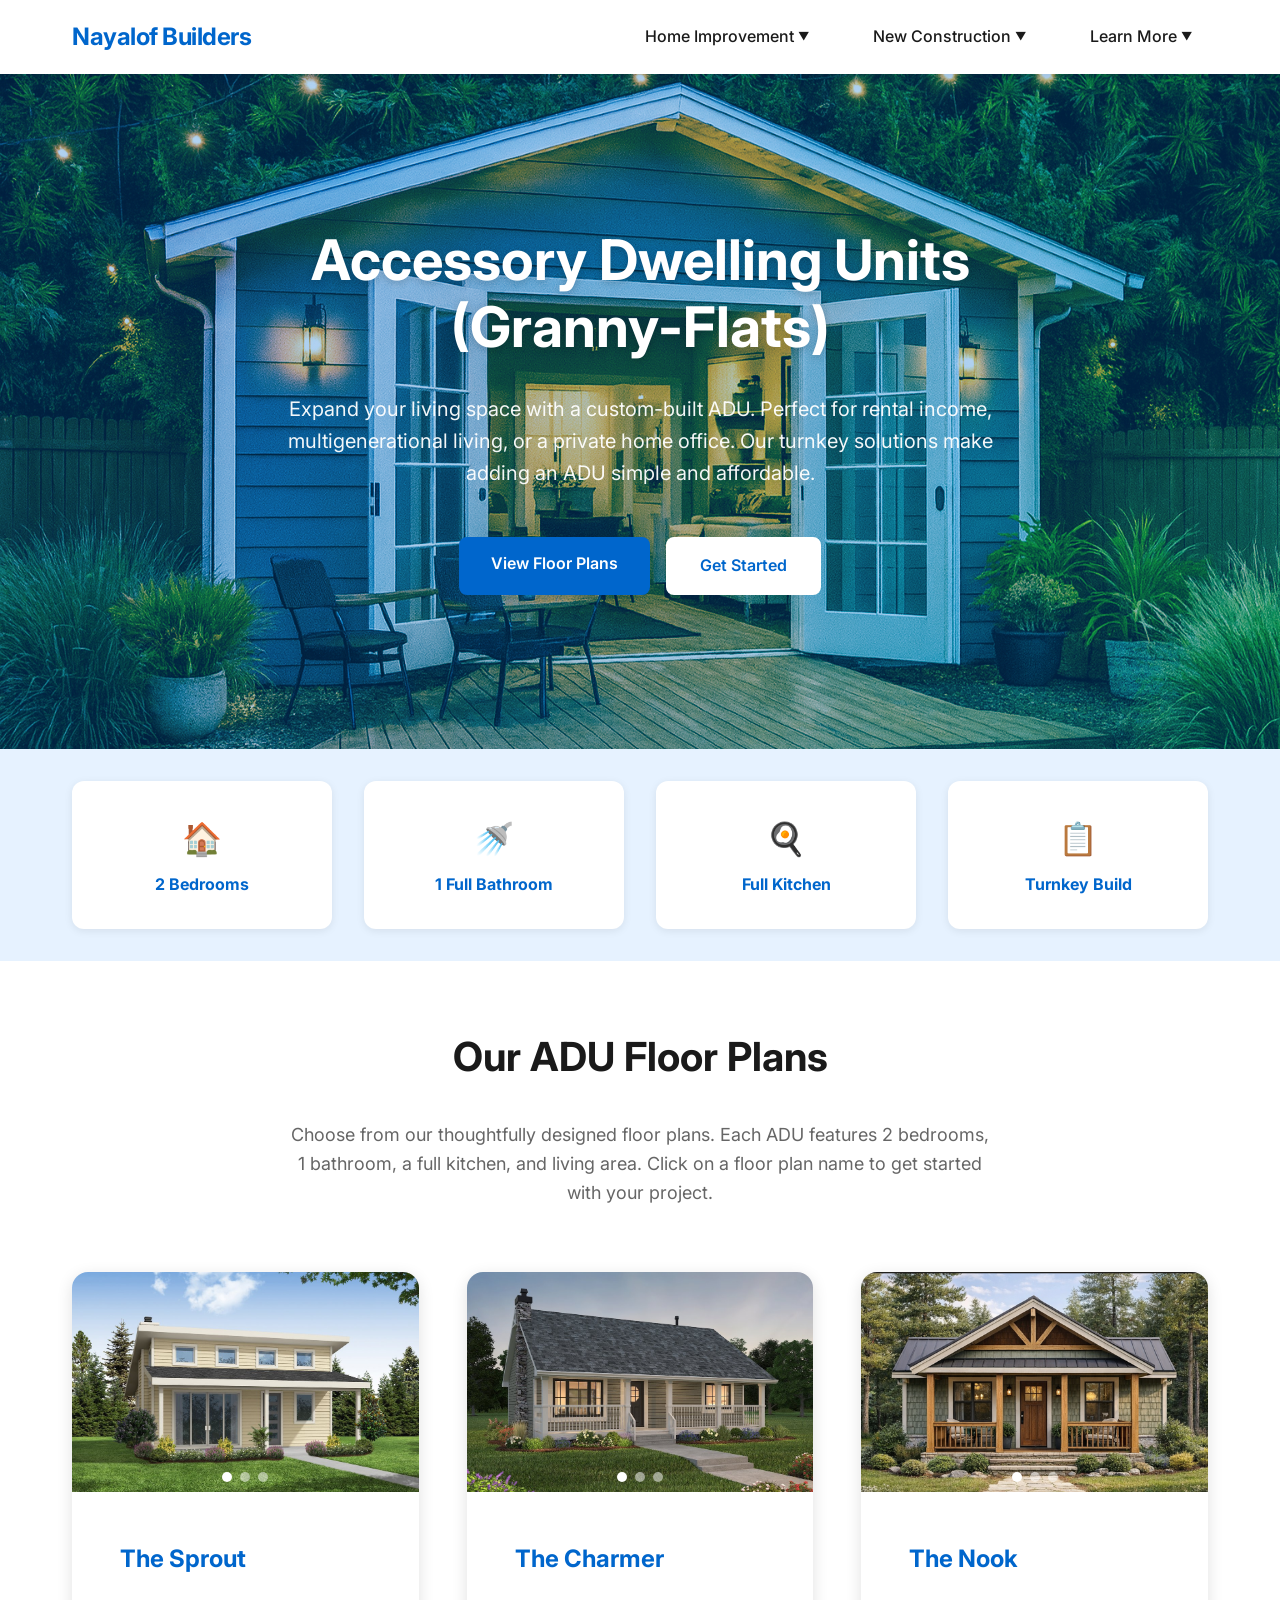
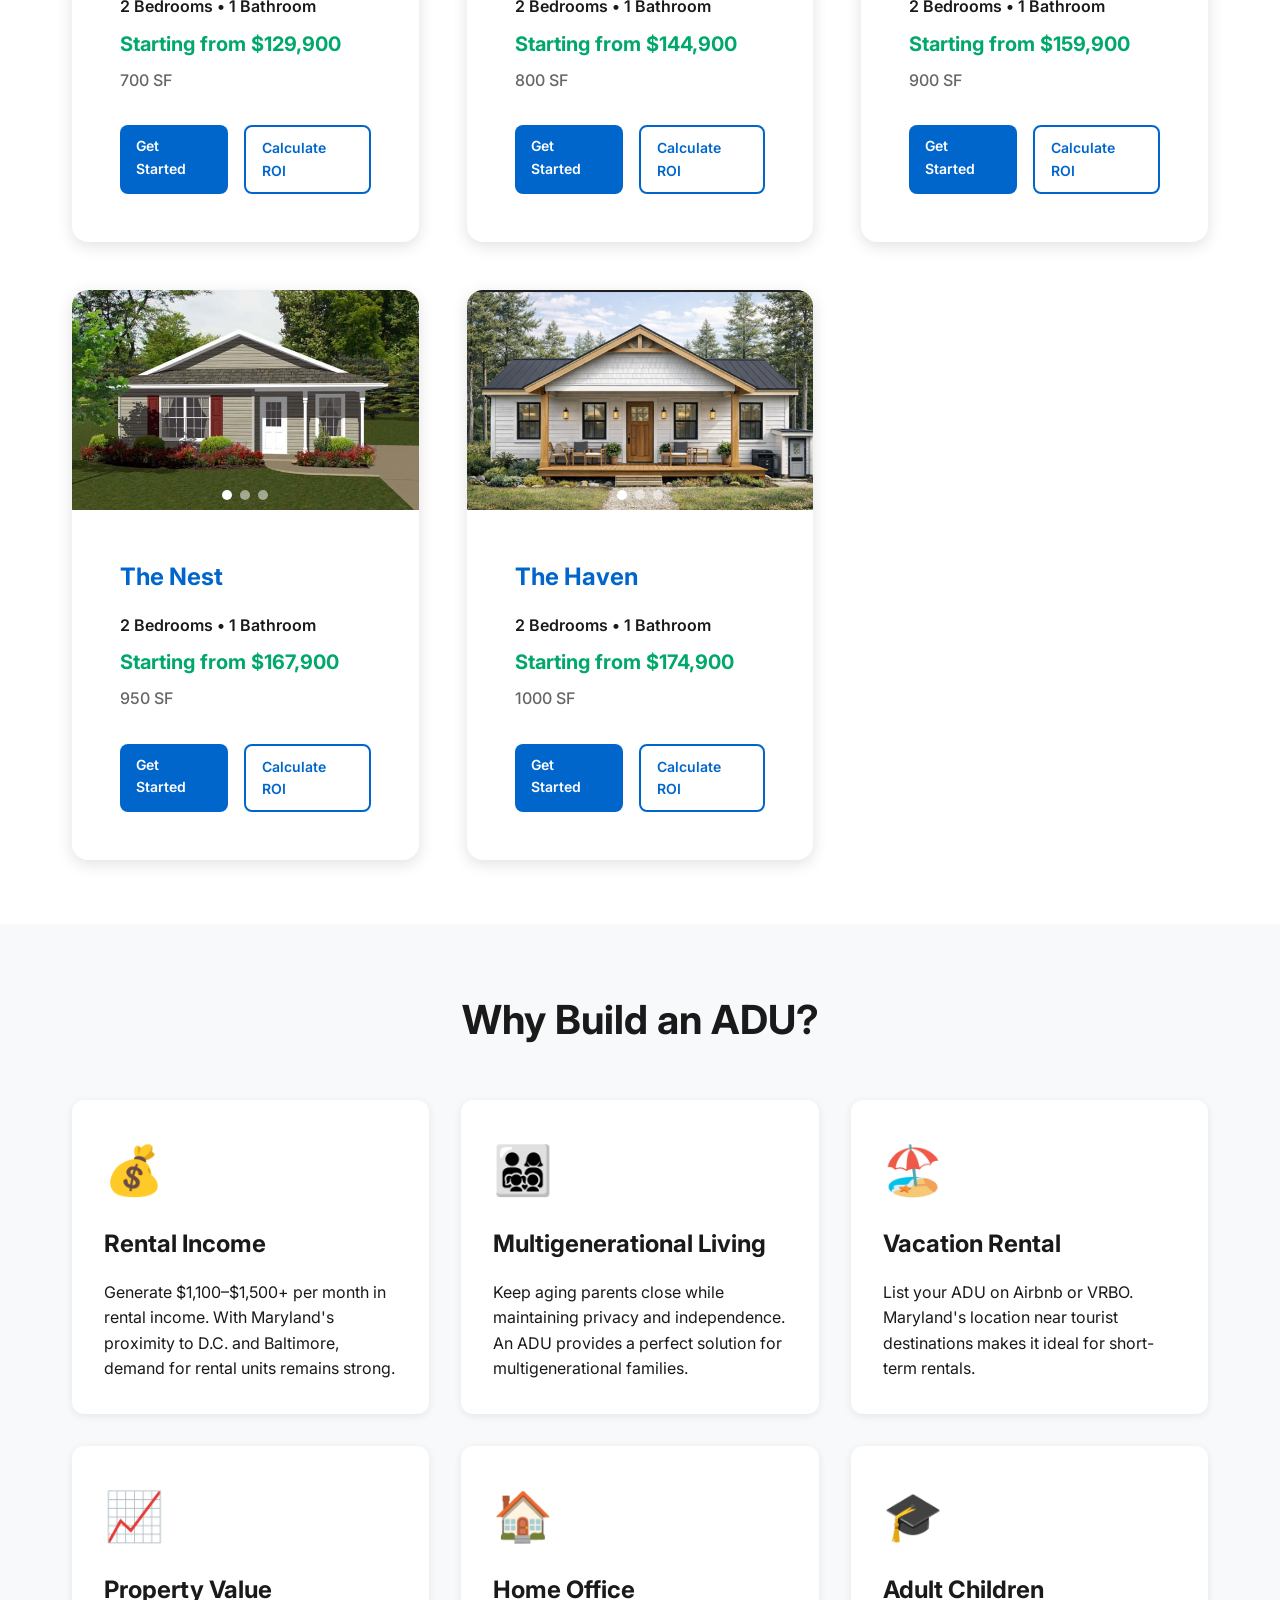
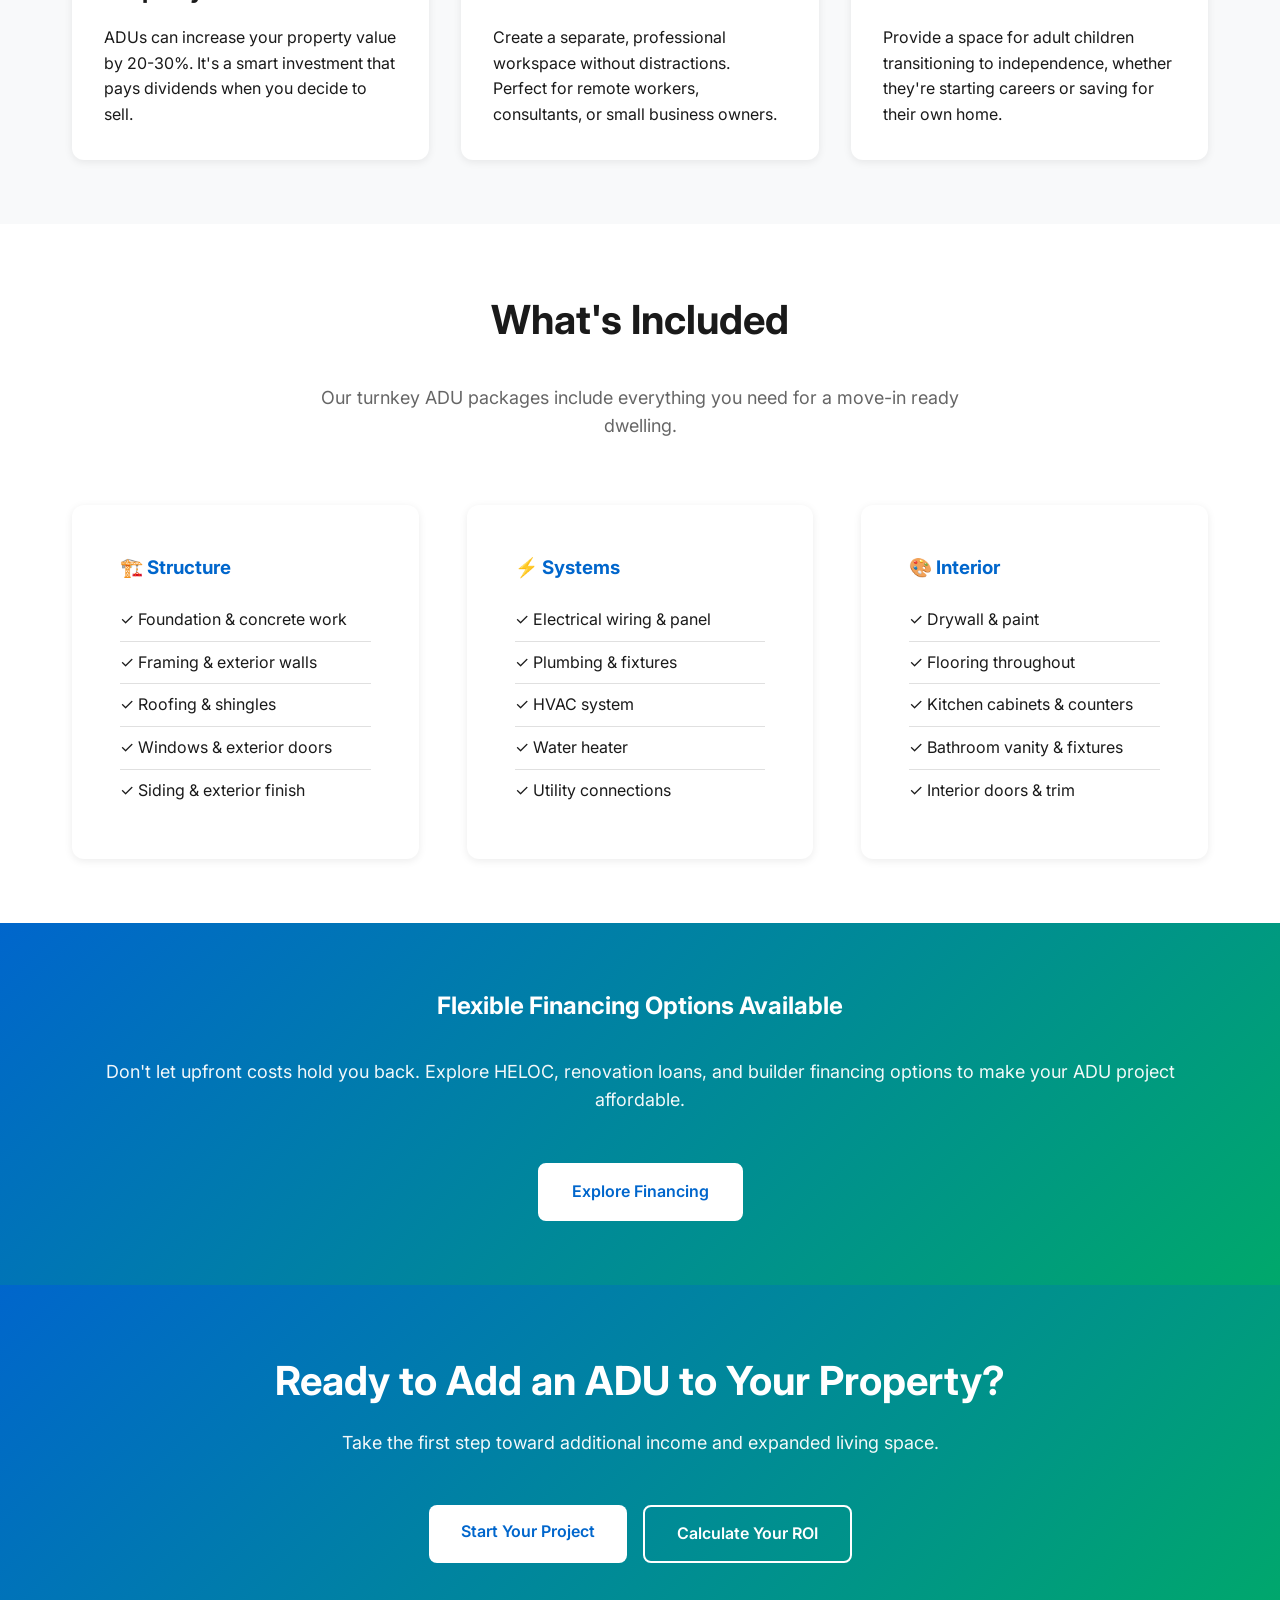
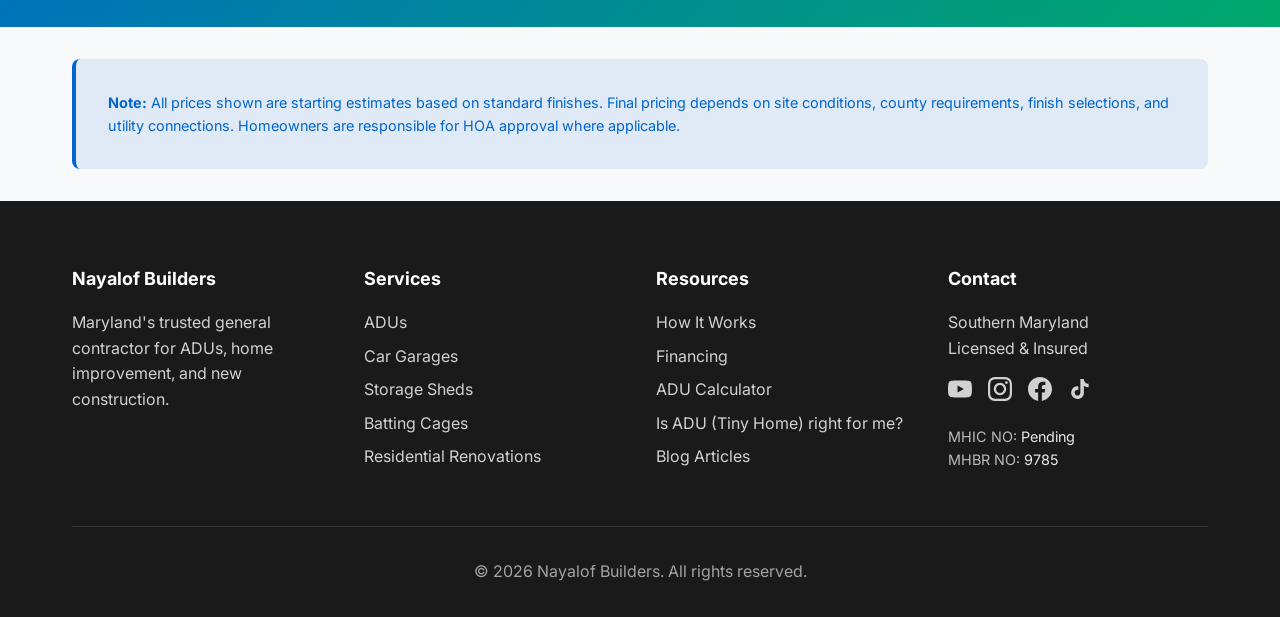
==== commit a7b75acb: "Initial upload of Nayalof Builders website" ====
--- a/adu.html
+++ b/adu.html
@@ -1,1214 +1,1214 @@
-<!doctype html>
-<html lang="en">
-  <head>
-    <meta charset="UTF-8" />
-    <meta name="viewport" content="width=device-width, initial-scale=1.0" />
-    <link rel="icon" type="image/png" href="images/Favicon.png" />
-    <title>Accessory Dwelling Units (Granny-Flats) - Nayalof Builders</title>
-    <link rel="stylesheet" href="styles.css" />
-    <link rel="preconnect" href="https://fonts.googleapis.com" />
-    <link rel="preconnect" href="https://fonts.gstatic.com" crossorigin />
-    <link
-      href="https://fonts.googleapis.com/css2?family=Inter:wght@300;400;500;600;700&display=swap"
-      rel="stylesheet"
-    />
-    <style>
-      .adu-grid {
-        display: grid;
-        grid-template-columns: repeat(auto-fit, minmax(280px, 1fr));
-        gap: var(--spacing-lg);
-        margin-top: var(--spacing-xl);
-      }
-      .adu-card {
-        background: white;
-        border-radius: var(--radius-xl);
-        overflow: hidden;
-        box-shadow: var(--shadow-md);
-        transition:
-          transform 0.3s ease,
-          box-shadow 0.3s ease;
-      }
-      .adu-card:hover {
-        transform: translateY(-8px);
-        box-shadow: var(--shadow-lg);
-      }
-      .adu-card-image {
-        position: relative;
-        width: 100%;
-        height: 220px;
-        overflow: hidden;
-      }
-      .carousel-container {
-        position: relative;
-        width: 100%;
-        height: 100%;
-      }
-      .carousel-slides {
-        display: flex;
-        width: 100%;
-        height: 100%;
-        transition: transform 0.5s ease;
-      }
-      .carousel-slide {
-        min-width: 100%;
-        height: 100%;
-      }
-      .carousel-slide img {
-        width: 100%;
-        height: 100%;
-        object-fit: cover;
-      }
-      .carousel-dots {
-        position: absolute;
-        bottom: 10px;
-        left: 50%;
-        transform: translateX(-50%);
-        display: flex;
-        gap: 8px;
-      }
-      .carousel-dot {
-        width: 10px;
-        height: 10px;
-        border-radius: 50%;
-        background: rgba(255, 255, 255, 0.5);
-        cursor: pointer;
-        transition: background 0.3s ease;
-      }
-      .carousel-dot.active {
-        background: white;
-      }
-      .adu-card-content {
-        padding: var(--spacing-lg);
-      }
-      .adu-card-name {
-        font-size: 1.5rem;
-        font-weight: 700;
-        color: var(--primary-blue);
-        margin-bottom: var(--spacing-sm);
-      }
-      .adu-card-name a {
-        color: var(--primary-blue);
-        text-decoration: none;
-        transition: color 0.2s ease;
-      }
-      .adu-card-name a:hover {
-        color: var(--secondary-green);
-        text-decoration: underline;
-      }
-      .adu-card-specs {
-        display: flex;
-        flex-direction: column;
-        gap: var(--spacing-xs);
-        margin-top: var(--spacing-sm);
-      }
-      .adu-spec {
-        font-size: 1rem;
-        color: var(--text-dark);
-        font-weight: 600;
-      }
-      .adu-spec.price {
-        color: var(--secondary-green);
-        font-size: 1.25rem;
-        font-weight: 700;
-      }
-      .adu-spec.sqft {
-        color: var(--text-gray);
-        font-weight: 500;
-      }
-      .adu-card-actions {
-        margin-top: var(--spacing-md);
-        display: flex;
-        gap: var(--spacing-sm);
-      }
-      .btn-sm {
-        padding: 0.625rem 1rem;
-        font-size: 0.875rem;
-        border-radius: var(--radius-md);
-        font-weight: 600;
-        text-decoration: none;
-        transition: all 0.3s ease;
-      }
-      .btn-outline {
-        border: 2px solid var(--primary-blue);
-        color: var(--primary-blue);
-        background: transparent;
-      }
-      .btn-outline:hover {
-        background: var(--primary-blue);
-        color: white;
-      }
-      .placeholder-image {
-        width: 100%;
-        height: 100%;
-        background: linear-gradient(
-          135deg,
-          var(--primary-blue-light) 0%,
-          var(--secondary-green-light) 100%
-        );
-        display: flex;
-        align-items: center;
-        justify-content: center;
-        flex-direction: column;
-        color: var(--primary-blue);
-      }
-      .placeholder-image span {
-        font-size: 3rem;
-        margin-bottom: var(--spacing-sm);
-      }
-      .placeholder-image p {
-        font-weight: 600;
-        font-size: 0.875rem;
-      }
-      @media (max-width: 768px) {
-        .adu-grid {
-          grid-template-columns: 1fr;
-        }
-      }
-    </style>
-  </head>
-  <body>
-    <!-- Navigation -->
-    <nav class="navbar">
-      <div class="nav-container">
-        <a href="index.html" class="logo">Nayalof Builders</a>
-        <ul class="nav-menu">
-          <li class="nav-item dropdown">
-            <a href="#" class="nav-link"
-              >Home Improvement <span class="dropdown-arrow">▼</span></a
-            >
-            <ul class="dropdown-menu">
-              <li><a href="shed.html">Storage Shed</a></li>
-              <li><a href="batting-cage.html">Batting Cage</a></li>
-              <li>
-                <a href="residential-renovations.html"
-                  >Residential Renovations</a
-                >
-              </li>
-            </ul>
-          </li>
-          <li class="nav-item dropdown">
-            <a href="#" class="nav-link"
-              >New Construction <span class="dropdown-arrow">▼</span></a
-            >
-            <ul class="dropdown-menu">
-              <li>
-                <a href="adu.html">Accessory Dwelling Unit (Granny-Flat)</a>
-              </li>
-              <li>
-                <a href="index.html#car-garage"
-                  >Car Garage
-                  <img
-                    src="images/ComingSoon.png"
-                    alt="Coming Soon"
-                    style="
-                      height: 32px;
-                      vertical-align: middle;
-                      margin-left: 4px;
-                    "
-                /></a>
-              </li>
-              <li>
-                <a href="index.html#single-family"
-                  >Single-Family Residential
-                  <img
-                    src="images/ComingSoon.png"
-                    alt="Coming Soon"
-                    style="
-                      height: 32px;
-                      vertical-align: middle;
-                      margin-left: 4px;
-                    "
-                /></a>
-              </li>
-            </ul>
-          </li>
-          <li class="nav-item dropdown">
-            <a href="#" class="nav-link"
-              >Learn More <span class="dropdown-arrow">▼</span></a
-            >
-            <ul class="dropdown-menu">
-              <li><a href="how-it-works.html">How It Works</a></li>
-              <li><a href="calculator.html">ADU Calculator</a></li>
-              <li><a href="financing.html">Financing</a></li>
-              <li>
-                <a href="Questionnaire_NewConstruction.html"
-                  >Is ADU (Tiny Home) right for me?</a
-                >
-              </li>
-            </ul>
-          </li>
-        </ul>
-        <div class="hamburger">
-          <span></span>
-          <span></span>
-          <span></span>
-        </div>
-      </div>
-    </nav>
-
-    <!-- Hero Section -->
-    <section
-      class="hero"
-      style="
-        background-image:
-          linear-gradient(
-            135deg,
-            rgba(0, 102, 204, 0.85) 0%,
-            rgba(0, 168, 107, 0.85) 100%
-          ),
-          url(&quot;images/_ADU.png&quot;);
-        background-size: cover;
-        background-position: center;
-      "
-    >
-      <div class="hero-content">
-        <h1 class="hero-title">Accessory Dwelling Units (Granny-Flats)</h1>
-        <p class="hero-subtitle">
-          Expand your living space with a custom-built ADU. Perfect for rental
-          income, multigenerational living, or a private home office. Our
-          turnkey solutions make adding an ADU simple and affordable.
-        </p>
-        <div class="hero-buttons">
-          <a href="#adu-models" class="btn btn-primary">View Floor Plans</a>
-          <a href="Questionnaire_HomeImprovement.html" class="btn btn-secondary"
-            >Get Started</a
-          >
-        </div>
-      </div>
-    </section>
-
-    <!-- Key Benefits Banner -->
-    <section
-      class="section"
-      style="
-        background: var(--primary-blue-light);
-        padding: var(--spacing-md) 0;
-      "
-    >
-      <div class="container">
-        <div
-          style="
-            display: grid;
-            grid-template-columns: repeat(auto-fit, minmax(200px, 1fr));
-            gap: var(--spacing-md);
-            text-align: center;
-          "
-        >
-          <div
-            style="
-              padding: var(--spacing-md);
-              background: white;
-              border-radius: var(--radius-lg);
-              box-shadow: var(--shadow-sm);
-            "
-          >
-            <span style="font-size: 2rem">🏠</span>
-            <h3
-              style="
-                color: var(--primary-blue);
-                font-size: 1rem;
-                margin-top: var(--spacing-xs);
-              "
-            >
-              2 Bedrooms
-            </h3>
-          </div>
-          <div
-            style="
-              padding: var(--spacing-md);
-              background: white;
-              border-radius: var(--radius-lg);
-              box-shadow: var(--shadow-sm);
-            "
-          >
-            <span style="font-size: 2rem">🚿</span>
-            <h3
-              style="
-                color: var(--primary-blue);
-                font-size: 1rem;
-                margin-top: var(--spacing-xs);
-              "
-            >
-              1 Full Bathroom
-            </h3>
-          </div>
-          <div
-            style="
-              padding: var(--spacing-md);
-              background: white;
-              border-radius: var(--radius-lg);
-              box-shadow: var(--shadow-sm);
-            "
-          >
-            <span style="font-size: 2rem">🍳</span>
-            <h3
-              style="
-                color: var(--primary-blue);
-                font-size: 1rem;
-                margin-top: var(--spacing-xs);
-              "
-            >
-              Full Kitchen
-            </h3>
-          </div>
-          <div
-            style="
-              padding: var(--spacing-md);
-              background: white;
-              border-radius: var(--radius-lg);
-              box-shadow: var(--shadow-sm);
-            "
-          >
-            <span style="font-size: 2rem">📋</span>
-            <h3
-              style="
-                color: var(--primary-blue);
-                font-size: 1rem;
-                margin-top: var(--spacing-xs);
-              "
-            >
-              Turnkey Build
-            </h3>
-          </div>
-        </div>
-      </div>
-    </section>
-
-    <!-- ADU Models Section -->
-    <section id="adu-models" class="section">
-      <div class="container">
-        <h2 class="section-title">Our ADU Floor Plans</h2>
-        <p class="section-intro">
-          Choose from our thoughtfully designed floor plans. Each ADU features 2
-          bedrooms, 1 bathroom, a full kitchen, and living area. Click on a
-          floor plan name to get started with your project.
-        </p>
-
-        <div class="adu-grid">
-          <!-- The Sprout - 700 SF (swapped position with The Nook) -->
-          <div class="adu-card">
-            <div class="adu-card-image">
-              <div class="carousel-container" data-carousel="sprout">
-                <div class="carousel-slides">
-                  <div class="carousel-slide">
-                    <img
-                      src="images/Sprout_TinyHouse_FrontView.png"
-                      alt="The Sprout - Front View"
-                    />
-                  </div>
-                  <div class="carousel-slide">
-                    <img
-                      src="images/Sprout_TinyHouse_BackView.png"
-                      alt="The Sprout - Back View"
-                    />
-                  </div>
-                  <div class="carousel-slide">
-                    <img
-                      src="images/Sprout_TinyHouse_FloorPlan.png"
-                      alt="The Sprout - Floor Plan"
-                    />
-                  </div>
-                </div>
-                <div class="carousel-dots">
-                  <span class="carousel-dot active" data-slide="0"></span>
-                  <span class="carousel-dot" data-slide="1"></span>
-                  <span class="carousel-dot" data-slide="2"></span>
-                </div>
-              </div>
-            </div>
-            <div class="adu-card-content">
-              <h3 class="adu-card-name">
-                <a href="Questionnaire_HomeImprovement.html">The Sprout</a>
-              </h3>
-              <div class="adu-card-specs">
-                <span class="adu-spec">2 Bedrooms • 1 Bathroom</span>
-                <span class="adu-spec price">Starting from $129,900</span>
-                <span class="adu-spec sqft">700 SF</span>
-              </div>
-              <div class="adu-card-actions">
-                <a
-                  href="Questionnaire_HomeImprovement.html"
-                  class="btn btn-sm btn-primary"
-                  >Get Started</a
-                >
-                <a href="calculator.html" class="btn btn-sm btn-outline"
-                  >Calculate ROI</a
-                >
-              </div>
-            </div>
-          </div>
-
-          <!-- The Charmer - 800 SF -->
-          <div class="adu-card">
-            <div class="adu-card-image">
-              <div class="carousel-container" data-carousel="charmer">
-                <div class="carousel-slides">
-                  <div class="carousel-slide">
-                    <img
-                      src="images/Charmer_TinyHouse_FrontView.png"
-                      alt="The Charmer - Front View"
-                    />
-                  </div>
-                  <div class="carousel-slide">
-                    <img
-                      src="images/Charmer_TinyHouse_BackView.png"
-                      alt="The Charmer - Back View"
-                    />
-                  </div>
-                  <div class="carousel-slide">
-                    <img
-                      src="images/Charmer_TinyHouse_FloorPlan.png"
-                      alt="The Charmer - Floor Plan"
-                    />
-                  </div>
-                </div>
-                <div class="carousel-dots">
-                  <span class="carousel-dot active" data-slide="0"></span>
-                  <span class="carousel-dot" data-slide="1"></span>
-                  <span class="carousel-dot" data-slide="2"></span>
-                </div>
-              </div>
-            </div>
-            <div class="adu-card-content">
-              <h3 class="adu-card-name">
-                <a href="Questionnaire_HomeImprovement.html">The Charmer</a>
-              </h3>
-              <div class="adu-card-specs">
-                <span class="adu-spec">2 Bedrooms • 1 Bathroom</span>
-                <span class="adu-spec price">Starting from $144,900</span>
-                <span class="adu-spec sqft">800 SF</span>
-              </div>
-              <div class="adu-card-actions">
-                <a
-                  href="Questionnaire_HomeImprovement.html"
-                  class="btn btn-sm btn-primary"
-                  >Get Started</a
-                >
-                <a href="calculator.html" class="btn btn-sm btn-outline"
-                  >Calculate ROI</a
-                >
-              </div>
-            </div>
-          </div>
-
-          <!-- The Nook - 900 SF (swapped position with The Sprout) -->
-          <div class="adu-card">
-            <div class="adu-card-image">
-              <div class="carousel-container" data-carousel="nook">
-                <div class="carousel-slides">
-                  <div class="carousel-slide">
-                    <img
-                      src="images/Nook_TinyHouse_FrontView.png"
-                      alt="The Nook - Front View"
-                    />
-                  </div>
-                  <div class="carousel-slide">
-                    <img
-                      src="images/Nook_TinyHouse_BackView1.png"
-                      alt="The Nook - Back View"
-                    />
-                  </div>
-                  <div class="carousel-slide">
-                    <img
-                      src="images/Nook_TinyHouse_FloorPlan.png"
-                      alt="The Nook - Floor Plan"
-                    />
-                  </div>
-                </div>
-                <div class="carousel-dots">
-                  <span class="carousel-dot active" data-slide="0"></span>
-                  <span class="carousel-dot" data-slide="1"></span>
-                  <span class="carousel-dot" data-slide="2"></span>
-                </div>
-              </div>
-            </div>
-            <div class="adu-card-content">
-              <h3 class="adu-card-name">
-                <a href="Questionnaire_HomeImprovement.html">The Nook</a>
-              </h3>
-              <div class="adu-card-specs">
-                <span class="adu-spec">2 Bedrooms • 1 Bathroom</span>
-                <span class="adu-spec price">Starting from $159,900</span>
-                <span class="adu-spec sqft">900 SF</span>
-              </div>
-              <div class="adu-card-actions">
-                <a
-                  href="Questionnaire_HomeImprovement.html"
-                  class="btn btn-sm btn-primary"
-                  >Get Started</a
-                >
-                <a href="calculator.html" class="btn btn-sm btn-outline"
-                  >Calculate ROI</a
-                >
-              </div>
-            </div>
-          </div>
-
-          <!-- The Nest - 950 SF -->
-          <div class="adu-card">
-            <div class="adu-card-image">
-              <div class="carousel-container" data-carousel="nest">
-                <div class="carousel-slides">
-                  <div class="carousel-slide">
-                    <img
-                      src="images/Nest_TinyHouse_FrontView.png"
-                      alt="The Nest - Front View"
-                    />
-                  </div>
-                  <div class="carousel-slide">
-                    <img
-                      src="images/Nest_TinyHouse_Backview.png"
-                      alt="The Nest - Back View"
-                    />
-                  </div>
-                  <div class="carousel-slide">
-                    <img
-                      src="images/Nest_TinyHouse_Floorplan.png"
-                      alt="The Nest - Floor Plan"
-                    />
-                  </div>
-                </div>
-                <div class="carousel-dots">
-                  <span class="carousel-dot active" data-slide="0"></span>
-                  <span class="carousel-dot" data-slide="1"></span>
-                  <span class="carousel-dot" data-slide="2"></span>
-                </div>
-              </div>
-            </div>
-            <div class="adu-card-content">
-              <h3 class="adu-card-name">
-                <a href="Questionnaire_HomeImprovement.html">The Nest</a>
-              </h3>
-              <div class="adu-card-specs">
-                <span class="adu-spec">2 Bedrooms • 1 Bathroom</span>
-                <span class="adu-spec price">Starting from $167,900</span>
-                <span class="adu-spec sqft">950 SF</span>
-              </div>
-              <div class="adu-card-actions">
-                <a
-                  href="Questionnaire_HomeImprovement.html"
-                  class="btn btn-sm btn-primary"
-                  >Get Started</a
-                >
-                <a href="calculator.html" class="btn btn-sm btn-outline"
-                  >Calculate ROI</a
-                >
-              </div>
-            </div>
-          </div>
-
-          <!-- The Haven - 1000 SF -->
-          <div class="adu-card">
-            <div class="adu-card-image">
-              <div class="carousel-container" data-carousel="haven">
-                <div class="carousel-slides">
-                  <div class="carousel-slide">
-                    <img
-                      src="images/Haven_TinyHouse_FrontView.png"
-                      alt="The Haven - Front View"
-                    />
-                  </div>
-                  <div class="carousel-slide">
-                    <img
-                      src="images/Haven_TinyHouse_BackView.png"
-                      alt="The Haven - Back View"
-                    />
-                  </div>
-                  <div class="carousel-slide">
-                    <img
-                      src="images/Haven_TinyHouse_FloorPlan.png"
-                      alt="The Haven - Floor Plan"
-                    />
-                  </div>
-                </div>
-                <div class="carousel-dots">
-                  <span class="carousel-dot active" data-slide="0"></span>
-                  <span class="carousel-dot" data-slide="1"></span>
-                  <span class="carousel-dot" data-slide="2"></span>
-                </div>
-              </div>
-            </div>
-            <div class="adu-card-content">
-              <h3 class="adu-card-name">
-                <a href="Questionnaire_HomeImprovement.html">The Haven</a>
-              </h3>
-              <div class="adu-card-specs">
-                <span class="adu-spec">2 Bedrooms • 1 Bathroom</span>
-                <span class="adu-spec price">Starting from $174,900</span>
-                <span class="adu-spec sqft">1000 SF</span>
-              </div>
-              <div class="adu-card-actions">
-                <a
-                  href="Questionnaire_HomeImprovement.html"
-                  class="btn btn-sm btn-primary"
-                  >Get Started</a
-                >
-                <a href="calculator.html" class="btn btn-sm btn-outline"
-                  >Calculate ROI</a
-                >
-              </div>
-            </div>
-          </div>
-        </div>
-      </div>
-    </section>
-
-    <!-- Why Choose ADU Section -->
-    <section class="section" style="background: var(--bg-light)">
-      <div class="container">
-        <h2 class="section-title">Why Build an ADU?</h2>
-        <div class="benefits-grid">
-          <div class="benefit-card">
-            <div class="benefit-icon">💰</div>
-            <h3>Rental Income</h3>
-            <p>
-              Generate $1,100–$1,500+ per month in rental income. With
-              Maryland's proximity to D.C. and Baltimore, demand for rental
-              units remains strong.
-            </p>
-          </div>
-
-          <div class="benefit-card">
-            <div class="benefit-icon">👨‍👩‍👧‍👦</div>
-            <h3>Multigenerational Living</h3>
-            <p>
-              Keep aging parents close while maintaining privacy and
-              independence. An ADU provides a perfect solution for
-              multigenerational families.
-            </p>
-          </div>
-
-          <div class="benefit-card">
-            <div class="benefit-icon">🏖️</div>
-            <h3>Vacation Rental</h3>
-            <p>
-              List your ADU on Airbnb or VRBO. Maryland's location near tourist
-              destinations makes it ideal for short-term rentals.
-            </p>
-          </div>
-
-          <div class="benefit-card">
-            <div class="benefit-icon">📈</div>
-            <h3>Property Value</h3>
-            <p>
-              ADUs can increase your property value by 20-30%. It's a smart
-              investment that pays dividends when you decide to sell.
-            </p>
-          </div>
-
-          <div class="benefit-card">
-            <div class="benefit-icon">🏠</div>
-            <h3>Home Office</h3>
-            <p>
-              Create a separate, professional workspace without distractions.
-              Perfect for remote workers, consultants, or small business owners.
-            </p>
-          </div>
-
-          <div class="benefit-card">
-            <div class="benefit-icon">🎓</div>
-            <h3>Adult Children</h3>
-            <p>
-              Provide a space for adult children transitioning to independence,
-              whether they're starting careers or saving for their own home.
-            </p>
-          </div>
-        </div>
-      </div>
-    </section>
-
-    <!-- What's Included Section -->
-    <section class="section">
-      <div class="container">
-        <h2 class="section-title">What's Included</h2>
-        <p class="section-intro">
-          Our turnkey ADU packages include everything you need for a move-in
-          ready dwelling.
-        </p>
-
-        <div
-          style="
-            display: grid;
-            grid-template-columns: repeat(auto-fit, minmax(250px, 1fr));
-            gap: var(--spacing-lg);
-            margin-top: var(--spacing-xl);
-          "
-        >
-          <div
-            style="
-              background: white;
-              padding: var(--spacing-lg);
-              border-radius: var(--radius-lg);
-              box-shadow: var(--shadow-sm);
-            "
-          >
-            <h3
-              style="
-                color: var(--primary-blue);
-                margin-bottom: var(--spacing-sm);
-              "
-            >
-              🏗️ Structure
-            </h3>
-            <ul style="list-style: none; padding: 0">
-              <li
-                style="
-                  padding: var(--spacing-xs) 0;
-                  border-bottom: 1px solid var(--border-color);
-                "
-              >
-                ✓ Foundation & concrete work
-              </li>
-              <li
-                style="
-                  padding: var(--spacing-xs) 0;
-                  border-bottom: 1px solid var(--border-color);
-                "
-              >
-                ✓ Framing & exterior walls
-              </li>
-              <li
-                style="
-                  padding: var(--spacing-xs) 0;
-                  border-bottom: 1px solid var(--border-color);
-                "
-              >
-                ✓ Roofing & shingles
-              </li>
-              <li
-                style="
-                  padding: var(--spacing-xs) 0;
-                  border-bottom: 1px solid var(--border-color);
-                "
-              >
-                ✓ Windows & exterior doors
-              </li>
-              <li style="padding: var(--spacing-xs) 0">
-                ✓ Siding & exterior finish
-              </li>
-            </ul>
-          </div>
-
-          <div
-            style="
-              background: white;
-              padding: var(--spacing-lg);
-              border-radius: var(--radius-lg);
-              box-shadow: var(--shadow-sm);
-            "
-          >
-            <h3
-              style="
-                color: var(--primary-blue);
-                margin-bottom: var(--spacing-sm);
-              "
-            >
-              ⚡ Systems
-            </h3>
-            <ul style="list-style: none; padding: 0">
-              <li
-                style="
-                  padding: var(--spacing-xs) 0;
-                  border-bottom: 1px solid var(--border-color);
-                "
-              >
-                ✓ Electrical wiring & panel
-              </li>
-              <li
-                style="
-                  padding: var(--spacing-xs) 0;
-                  border-bottom: 1px solid var(--border-color);
-                "
-              >
-                ✓ Plumbing & fixtures
-              </li>
-              <li
-                style="
-                  padding: var(--spacing-xs) 0;
-                  border-bottom: 1px solid var(--border-color);
-                "
-              >
-                ✓ HVAC system
-              </li>
-              <li
-                style="
-                  padding: var(--spacing-xs) 0;
-                  border-bottom: 1px solid var(--border-color);
-                "
-              >
-                ✓ Water heater
-              </li>
-              <li style="padding: var(--spacing-xs) 0">
-                ✓ Utility connections
-              </li>
-            </ul>
-          </div>
-
-          <div
-            style="
-              background: white;
-              padding: var(--spacing-lg);
-              border-radius: var(--radius-lg);
-              box-shadow: var(--shadow-sm);
-            "
-          >
-            <h3
-              style="
-                color: var(--primary-blue);
-                margin-bottom: var(--spacing-sm);
-              "
-            >
-              🎨 Interior
-            </h3>
-            <ul style="list-style: none; padding: 0">
-              <li
-                style="
-                  padding: var(--spacing-xs) 0;
-                  border-bottom: 1px solid var(--border-color);
-                "
-              >
-                ✓ Drywall & paint
-              </li>
-              <li
-                style="
-                  padding: var(--spacing-xs) 0;
-                  border-bottom: 1px solid var(--border-color);
-                "
-              >
-                ✓ Flooring throughout
-              </li>
-              <li
-                style="
-                  padding: var(--spacing-xs) 0;
-                  border-bottom: 1px solid var(--border-color);
-                "
-              >
-                ✓ Kitchen cabinets & counters
-              </li>
-              <li
-                style="
-                  padding: var(--spacing-xs) 0;
-                  border-bottom: 1px solid var(--border-color);
-                "
-              >
-                ✓ Bathroom vanity & fixtures
-              </li>
-              <li style="padding: var(--spacing-xs) 0">
-                ✓ Interior doors & trim
-              </li>
-            </ul>
-          </div>
-        </div>
-      </div>
-    </section>
-
-    <!-- Financing Banner -->
-    <section
-      class="section"
-      style="
-        background: linear-gradient(
-          135deg,
-          var(--primary-blue) 0%,
-          var(--secondary-green) 100%
-        );
-        color: white;
-      "
-    >
-      <div class="container" style="text-align: center">
-        <h2 style="color: white; margin-bottom: var(--spacing-md)">
-          Flexible Financing Options Available
-        </h2>
-        <p
-          style="
-            font-size: 1.125rem;
-            margin-bottom: var(--spacing-lg);
-            opacity: 0.95;
-          "
-        >
-          Don't let upfront costs hold you back. Explore HELOC, renovation
-          loans, and builder financing options to make your ADU project
-          affordable.
-        </p>
-        <a
-          href="financing.html"
-          class="btn btn-secondary"
-          style="background: white; color: var(--primary-blue)"
-          >Explore Financing</a
-        >
-      </div>
-    </section>
-
-    <!-- Call-to-Action Section -->
-    <section id="cta" class="section cta-section">
-      <div class="container">
-        <div class="cta-content">
-          <h2>Ready to Add an ADU to Your Property?</h2>
-          <p>
-            Take the first step toward additional income and expanded living
-            space.
-          </p>
-          <div class="cta-buttons">
-            <a href="Questionnaire_HomeImprovement.html" class="btn btn-primary"
-              >Start Your Project</a
-            >
-            <a href="calculator.html" class="btn btn-secondary"
-              >Calculate Your ROI</a
-            >
-          </div>
-        </div>
-      </div>
-    </section>
-
-    <!-- Disclaimer -->
-    <section
-      class="section"
-      style="background: var(--bg-light); padding: var(--spacing-md) 0"
-    >
-      <div class="container">
-        <div
-          style="
-            background: rgba(0, 102, 204, 0.1);
-            border-left: 4px solid var(--primary-blue);
-            padding: var(--spacing-md);
-            border-radius: var(--radius-md);
-          "
-        >
-          <p style="color: var(--primary-blue); font-size: 0.9rem; margin: 0">
-            <strong>Note:</strong> All prices shown are starting estimates based
-            on standard finishes. Final pricing depends on site conditions,
-            county requirements, finish selections, and utility connections.
-            Homeowners are responsible for HOA approval where applicable.
-          </p>
-        </div>
-      </div>
-    </section>
-
-    <!-- Footer -->
-    <footer class="footer">
-      <div class="container">
-        <div class="footer-content">
-          <div class="footer-section">
-            <h4>Nayalof Builders</h4>
-            <p>
-              Maryland's trusted general contractor for ADUs, home improvement,
-              and new construction.
-            </p>
-          </div>
-          <div class="footer-section">
-            <h4>Services</h4>
-            <ul>
-              <li><a href="adu.html">ADUs</a></li>
-              <li><a href="index.html#car-garage">Car Garages</a></li>
-              <li><a href="shed.html">Storage Sheds</a></li>
-              <li><a href="batting-cage.html">Batting Cages</a></li>
-              <li>
-                <a href="residential-renovations.html"
-                  >Residential Renovations</a
-                >
-              </li>
-            </ul>
-          </div>
-          <div class="footer-section">
-            <h4>Resources</h4>
-            <ul>
-              <li><a href="how-it-works.html">How It Works</a></li>
-              <li><a href="financing.html">Financing</a></li>
-              <li><a href="calculator.html">ADU Calculator</a></li>
-              <li>
-                <a href="Questionnaire_NewConstruction.html"
-                  >Is ADU (Tiny Home) right for me?</a
-                >
-              </li>
-              <li><a href="blog.html">Blog Articles</a></li>
-            </ul>
-          </div>
-          <div class="footer-section">
-            <h4>Contact</h4>
-            <p>Southern Maryland</p>
-            <p>Licensed & Insured</p>
-            <div
-              style="
-                margin-top: var(--spacing-sm);
-                display: flex;
-                gap: var(--spacing-sm);
-                align-items: center;
-              "
-            >
-              <a
-                href="https://www.youtube.com/@NayalofBuilders"
-                target="_blank"
-                rel="noopener noreferrer"
-                style="
-                  color: rgba(255, 255, 255, 0.8);
-                  text-decoration: none;
-                  transition: color 0.2s;
-                "
-                title="YouTube"
-                onmouseover="this.style.color = '#FF0000'"
-                onmouseout="this.style.color = 'rgba(255, 255, 255, 0.8)'"
-              >
-                <svg
-                  width="24"
-                  height="24"
-                  viewBox="0 0 24 24"
-                  fill="currentColor"
-                  xmlns="http://www.w3.org/2000/svg"
-                >
-                  <path
-                    d="M23.498 6.186a3.016 3.016 0 0 0-2.122-2.136C19.505 3.545 12 3.545 12 3.545s-7.505 0-9.377.505A3.017 3.017 0 0 0 .502 6.186C0 8.07 0 12 0 12s0 3.93.502 5.814a3.016 3.016 0 0 0 2.122 2.136c1.871.505 9.376.505 9.376.505s7.505 0 9.377-.505a3.015 3.015 0 0 0 2.122-2.136C24 15.93 24 12 24 12s0-3.93-.502-5.814zM9.545 15.568V8.432L15.818 12l-6.273 3.568z"
-                  />
-                </svg>
-              </a>
-              <a
-                href="https://www.instagram.com/nayalofbuilders/"
-                target="_blank"
-                rel="noopener noreferrer"
-                style="
-                  color: rgba(255, 255, 255, 0.8);
-                  text-decoration: none;
-                  transition: color 0.2s;
-                "
-                title="Instagram"
-                onmouseover="this.style.color = '#E4405F'"
-                onmouseout="this.style.color = 'rgba(255, 255, 255, 0.8)'"
-              >
-                <svg
-                  width="24"
-                  height="24"
-                  viewBox="0 0 24 24"
-                  fill="currentColor"
-                  xmlns="http://www.w3.org/2000/svg"
-                >
-                  <path
-                    d="M12 2.163c3.204 0 3.584.012 4.85.07 3.252.148 4.771 1.691 4.919 4.919.058 1.265.069 1.645.069 4.849 0 3.205-.012 3.584-.069 4.849-.149 3.225-1.664 4.771-4.919 4.919-1.266.058-1.644.07-4.85.07-3.204 0-3.584-.012-4.849-.07-3.26-.149-4.771-1.699-4.919-4.92-.058-1.265-.07-1.644-.07-4.849 0-3.204.013-3.583.07-4.849.149-3.227 1.664-4.771 4.919-4.919 1.266-.057 1.645-.069 4.849-.069zm0-2.163c-3.259 0-3.667.014-4.947.072-4.358.2-6.78 2.618-6.98 6.98-.059 1.281-.073 1.689-.073 4.948 0 3.259.014 3.668.072 4.948.2 4.358 2.618 6.78 6.98 6.98 1.281.058 1.689.072 4.948.072 3.259 0 3.668-.014 4.948-.072 4.354-.2 6.782-2.618 6.979-6.98.059-1.28.073-1.689.073-4.948 0-3.259-.014-3.667-.072-4.947-.196-4.354-2.617-6.78-6.979-6.98-1.281-.059-1.69-.073-4.949-.073zm0 5.838c-3.403 0-6.162 2.759-6.162 6.162s2.759 6.163 6.162 6.163 6.162-2.759 6.162-6.163c0-3.403-2.759-6.162-6.162-6.162zm0 10.162c-2.209 0-4-1.79-4-4 0-2.209 1.791-4 4-4s4 1.791 4 4c0 2.21-1.791 4-4 4zm6.406-11.845c-.796 0-1.441.645-1.441 1.44s.645 1.44 1.441 1.44c.795 0 1.439-.645 1.439-1.44s-.644-1.44-1.439-1.44z"
-                  />
-                </svg>
-              </a>
-              <a
-                href="https://www.facebook.com/people/Nayalof-Builders/61585540200349/"
-                target="_blank"
-                rel="noopener noreferrer"
-                style="
-                  color: rgba(255, 255, 255, 0.8);
-                  text-decoration: none;
-                  transition: color 0.2s;
-                "
-                title="Facebook"
-                onmouseover="this.style.color = '#1877F2'"
-                onmouseout="this.style.color = 'rgba(255, 255, 255, 0.8)'"
-              >
-                <svg
-                  width="24"
-                  height="24"
-                  viewBox="0 0 24 24"
-                  fill="currentColor"
-                  xmlns="http://www.w3.org/2000/svg"
-                >
-                  <path
-                    d="M24 12.073c0-6.627-5.373-12-12-12s-12 5.373-12 12c0 5.99 4.388 10.954 10.125 11.854v-8.385H7.078v-3.47h3.047V9.43c0-3.007 1.792-4.669 4.533-4.669 1.312 0 2.686.235 2.686.235v2.953H15.83c-1.491 0-1.956.925-1.956 1.874v2.25h3.328l-.532 3.47h-2.796v8.385C19.612 23.027 24 18.062 24 12.073z"
-                  />
-                </svg>
-              </a>
-              <a
-                href="https://www.tiktok.com/@nayalofbuilders"
-                target="_blank"
-                rel="noopener noreferrer"
-                style="
-                  color: rgba(255, 255, 255, 0.8);
-                  text-decoration: none;
-                  transition: color 0.2s;
-                "
-                title="TikTok"
-                onmouseover="this.style.color = '#FE2C55'"
-                onmouseout="this.style.color = 'rgba(255, 255, 255, 0.8)'"
-              >
-                <svg
-                  width="24"
-                  height="24"
-                  viewBox="0 0 24 24"
-                  fill="currentColor"
-                  xmlns="http://www.w3.org/2000/svg"
-                >
-                  <path
-                    d="M19.59 6.69a4.83 4.83 0 0 1-3.77-4.25V2h-3.45v13.67a2.89 2.89 0 0 1-5.2 1.74 2.89 2.89 0 0 1 2.31-4.64 2.93 2.93 0 0 1 .88.13V9.4a6.84 6.84 0 0 0-1-.05A6.33 6.33 0 0 0 5 20.1a6.34 6.34 0 0 0 10.86-4.43v-7a8.16 8.16 0 0 0 4.77 1.52v-3.4a4.85 4.85 0 0 1-1-.1z"
-                  />
-                </svg>
-              </a>
-            </div>
-            <p
-              style="
-                margin-top: var(--spacing-sm);
-                font-size: 0.9rem;
-                color: rgba(255, 255, 255, 0.7);
-              "
-            >
-              MHIC NO:
-              <span style="color: rgba(255, 255, 255, 0.9)">Pending</span>
-            </p>
-            <p style="font-size: 0.9rem; color: rgba(255, 255, 255, 0.7)">
-              MHBR NO: <span style="color: rgba(255, 255, 255, 0.9)">9785</span>
-            </p>
-          </div>
-        </div>
-        <div class="footer-bottom">
-          <p>
-            &copy; <span id="copyright-year">2026</span> Nayalof Builders. All
-            rights reserved.
-          </p>
-        </div>
-      </div>
-    </footer>
-
-    <script src="script.js"></script>
-    <script>
-      // Image Carousel functionality: default (first) image 8s, others 3s
-      document.addEventListener("DOMContentLoaded", function () {
-        const DEFAULT_SLIDE_MS = 8000; // first image stays 8 seconds
-        const OTHER_SLIDES_MS = 3000; // other images stay 3 seconds
-
-        const carousels = document.querySelectorAll(".carousel-container");
-
-        carousels.forEach((carousel) => {
-          const slides = carousel.querySelector(".carousel-slides");
-          const slideElements = carousel.querySelectorAll(".carousel-slide");
-          const dots = carousel.querySelectorAll(".carousel-dot");
-
-          if (slideElements.length <= 1) return;
-
-          let currentSlide = 0;
-          let timeoutId = null;
-          const slideCount = slideElements.length;
-
-          function goToSlide(index) {
-            currentSlide = index;
-            slides.style.transform = `translateX(-${currentSlide * 100}%)`;
-
-            dots.forEach((dot, i) => {
-              dot.classList.toggle("active", i === currentSlide);
-            });
-          }
-
-          function scheduleNext() {
-            if (timeoutId) clearTimeout(timeoutId);
-            const delay =
-              currentSlide === 0 ? DEFAULT_SLIDE_MS : OTHER_SLIDES_MS;
-            timeoutId = setTimeout(() => {
-              const next = (currentSlide + 1) % slideCount;
-              goToSlide(next);
-              scheduleNext();
-            }, delay);
-          }
-
-          scheduleNext();
-
-          dots.forEach((dot, index) => {
-            dot.addEventListener("click", () => {
-              goToSlide(index);
-              scheduleNext();
-            });
-          });
-        });
-      });
-    </script>
-  </body>
-</html>
+<!doctype html>
+<html lang="en">
+  <head>
+    <meta charset="UTF-8" />
+    <meta name="viewport" content="width=device-width, initial-scale=1.0" />
+    <link rel="icon" type="image/png" href="images/Favicon.png" />
+    <title>Accessory Dwelling Units (Granny-Flats) - Nayalof Builders</title>
+    <link rel="stylesheet" href="styles.css" />
+    <link rel="preconnect" href="https://fonts.googleapis.com" />
+    <link rel="preconnect" href="https://fonts.gstatic.com" crossorigin />
+    <link
+      href="https://fonts.googleapis.com/css2?family=Inter:wght@300;400;500;600;700&display=swap"
+      rel="stylesheet"
+    />
+    <style>
+      .adu-grid {
+        display: grid;
+        grid-template-columns: repeat(auto-fit, minmax(280px, 1fr));
+        gap: var(--spacing-lg);
+        margin-top: var(--spacing-xl);
+      }
+      .adu-card {
+        background: white;
+        border-radius: var(--radius-xl);
+        overflow: hidden;
+        box-shadow: var(--shadow-md);
+        transition:
+          transform 0.3s ease,
+          box-shadow 0.3s ease;
+      }
+      .adu-card:hover {
+        transform: translateY(-8px);
+        box-shadow: var(--shadow-lg);
+      }
+      .adu-card-image {
+        position: relative;
+        width: 100%;
+        height: 220px;
+        overflow: hidden;
+      }
+      .carousel-container {
+        position: relative;
+        width: 100%;
+        height: 100%;
+      }
+      .carousel-slides {
+        display: flex;
+        width: 100%;
+        height: 100%;
+        transition: transform 0.5s ease;
+      }
+      .carousel-slide {
+        min-width: 100%;
+        height: 100%;
+      }
+      .carousel-slide img {
+        width: 100%;
+        height: 100%;
+        object-fit: cover;
+      }
+      .carousel-dots {
+        position: absolute;
+        bottom: 10px;
+        left: 50%;
+        transform: translateX(-50%);
+        display: flex;
+        gap: 8px;
+      }
+      .carousel-dot {
+        width: 10px;
+        height: 10px;
+        border-radius: 50%;
+        background: rgba(255, 255, 255, 0.5);
+        cursor: pointer;
+        transition: background 0.3s ease;
+      }
+      .carousel-dot.active {
+        background: white;
+      }
+      .adu-card-content {
+        padding: var(--spacing-lg);
+      }
+      .adu-card-name {
+        font-size: 1.5rem;
+        font-weight: 700;
+        color: var(--primary-blue);
+        margin-bottom: var(--spacing-sm);
+      }
+      .adu-card-name a {
+        color: var(--primary-blue);
+        text-decoration: none;
+        transition: color 0.2s ease;
+      }
+      .adu-card-name a:hover {
+        color: var(--secondary-green);
+        text-decoration: underline;
+      }
+      .adu-card-specs {
+        display: flex;
+        flex-direction: column;
+        gap: var(--spacing-xs);
+        margin-top: var(--spacing-sm);
+      }
+      .adu-spec {
+        font-size: 1rem;
+        color: var(--text-dark);
+        font-weight: 600;
+      }
+      .adu-spec.price {
+        color: var(--secondary-green);
+        font-size: 1.25rem;
+        font-weight: 700;
+      }
+      .adu-spec.sqft {
+        color: var(--text-gray);
+        font-weight: 500;
+      }
+      .adu-card-actions {
+        margin-top: var(--spacing-md);
+        display: flex;
+        gap: var(--spacing-sm);
+      }
+      .btn-sm {
+        padding: 0.625rem 1rem;
+        font-size: 0.875rem;
+        border-radius: var(--radius-md);
+        font-weight: 600;
+        text-decoration: none;
+        transition: all 0.3s ease;
+      }
+      .btn-outline {
+        border: 2px solid var(--primary-blue);
+        color: var(--primary-blue);
+        background: transparent;
+      }
+      .btn-outline:hover {
+        background: var(--primary-blue);
+        color: white;
+      }
+      .placeholder-image {
+        width: 100%;
+        height: 100%;
+        background: linear-gradient(
+          135deg,
+          var(--primary-blue-light) 0%,
+          var(--secondary-green-light) 100%
+        );
+        display: flex;
+        align-items: center;
+        justify-content: center;
+        flex-direction: column;
+        color: var(--primary-blue);
+      }
+      .placeholder-image span {
+        font-size: 3rem;
+        margin-bottom: var(--spacing-sm);
+      }
+      .placeholder-image p {
+        font-weight: 600;
+        font-size: 0.875rem;
+      }
+      @media (max-width: 768px) {
+        .adu-grid {
+          grid-template-columns: 1fr;
+        }
+      }
+    </style>
+  </head>
+  <body>
+    <!-- Navigation -->
+    <nav class="navbar">
+      <div class="nav-container">
+        <a href="index.html" class="logo">Nayalof Builders</a>
+        <ul class="nav-menu">
+          <li class="nav-item dropdown">
+            <a href="#" class="nav-link"
+              >Home Improvement <span class="dropdown-arrow">▼</span></a
+            >
+            <ul class="dropdown-menu">
+              <li><a href="shed.html">Storage Shed</a></li>
+              <li><a href="batting-cage.html">Batting Cage</a></li>
+              <li>
+                <a href="residential-renovations.html"
+                  >Residential Renovations</a
+                >
+              </li>
+            </ul>
+          </li>
+          <li class="nav-item dropdown">
+            <a href="#" class="nav-link"
+              >New Construction <span class="dropdown-arrow">▼</span></a
+            >
+            <ul class="dropdown-menu">
+              <li>
+                <a href="adu.html">Accessory Dwelling Unit (Granny-Flat)</a>
+              </li>
+              <li>
+                <a href="index.html#car-garage"
+                  >Car Garage
+                  <img
+                    src="images/ComingSoon.png"
+                    alt="Coming Soon"
+                    style="
+                      height: 32px;
+                      vertical-align: middle;
+                      margin-left: 4px;
+                    "
+                /></a>
+              </li>
+              <li>
+                <a href="index.html#single-family"
+                  >Single-Family Residential
+                  <img
+                    src="images/ComingSoon.png"
+                    alt="Coming Soon"
+                    style="
+                      height: 32px;
+                      vertical-align: middle;
+                      margin-left: 4px;
+                    "
+                /></a>
+              </li>
+            </ul>
+          </li>
+          <li class="nav-item dropdown">
+            <a href="#" class="nav-link"
+              >Learn More <span class="dropdown-arrow">▼</span></a
+            >
+            <ul class="dropdown-menu">
+              <li><a href="how-it-works.html">How It Works</a></li>
+              <li><a href="calculator.html">ADU Calculator</a></li>
+              <li><a href="financing.html">Financing</a></li>
+              <li>
+                <a href="Questionnaire_NewConstruction.html"
+                  >Is ADU (Tiny Home) right for me?</a
+                >
+              </li>
+            </ul>
+          </li>
+        </ul>
+        <div class="hamburger">
+          <span></span>
+          <span></span>
+          <span></span>
+        </div>
+      </div>
+    </nav>
+
+    <!-- Hero Section -->
+    <section
+      class="hero"
+      style="
+        background-image:
+          linear-gradient(
+            135deg,
+            rgba(0, 102, 204, 0.85) 0%,
+            rgba(0, 168, 107, 0.85) 100%
+          ),
+          url(&quot;images/_ADU.png&quot;);
+        background-size: cover;
+        background-position: center;
+      "
+    >
+      <div class="hero-content">
+        <h1 class="hero-title">Accessory Dwelling Units (Granny-Flats)</h1>
+        <p class="hero-subtitle">
+          Expand your living space with a custom-built ADU. Perfect for rental
+          income, multigenerational living, or a private home office. Our
+          turnkey solutions make adding an ADU simple and affordable.
+        </p>
+        <div class="hero-buttons">
+          <a href="#adu-models" class="btn btn-primary">View Floor Plans</a>
+          <a href="Questionnaire_HomeImprovement.html" class="btn btn-secondary"
+            >Get Started</a
+          >
+        </div>
+      </div>
+    </section>
+
+    <!-- Key Benefits Banner -->
+    <section
+      class="section"
+      style="
+        background: var(--primary-blue-light);
+        padding: var(--spacing-md) 0;
+      "
+    >
+      <div class="container">
+        <div
+          style="
+            display: grid;
+            grid-template-columns: repeat(auto-fit, minmax(200px, 1fr));
+            gap: var(--spacing-md);
+            text-align: center;
+          "
+        >
+          <div
+            style="
+              padding: var(--spacing-md);
+              background: white;
+              border-radius: var(--radius-lg);
+              box-shadow: var(--shadow-sm);
+            "
+          >
+            <span style="font-size: 2rem">🏠</span>
+            <h3
+              style="
+                color: var(--primary-blue);
+                font-size: 1rem;
+                margin-top: var(--spacing-xs);
+              "
+            >
+              2 Bedrooms
+            </h3>
+          </div>
+          <div
+            style="
+              padding: var(--spacing-md);
+              background: white;
+              border-radius: var(--radius-lg);
+              box-shadow: var(--shadow-sm);
+            "
+          >
+            <span style="font-size: 2rem">🚿</span>
+            <h3
+              style="
+                color: var(--primary-blue);
+                font-size: 1rem;
+                margin-top: var(--spacing-xs);
+              "
+            >
+              1 Full Bathroom
+            </h3>
+          </div>
+          <div
+            style="
+              padding: var(--spacing-md);
+              background: white;
+              border-radius: var(--radius-lg);
+              box-shadow: var(--shadow-sm);
+            "
+          >
+            <span style="font-size: 2rem">🍳</span>
+            <h3
+              style="
+                color: var(--primary-blue);
+                font-size: 1rem;
+                margin-top: var(--spacing-xs);
+              "
+            >
+              Full Kitchen
+            </h3>
+          </div>
+          <div
+            style="
+              padding: var(--spacing-md);
+              background: white;
+              border-radius: var(--radius-lg);
+              box-shadow: var(--shadow-sm);
+            "
+          >
+            <span style="font-size: 2rem">📋</span>
+            <h3
+              style="
+                color: var(--primary-blue);
+                font-size: 1rem;
+                margin-top: var(--spacing-xs);
+              "
+            >
+              Turnkey Build
+            </h3>
+          </div>
+        </div>
+      </div>
+    </section>
+
+    <!-- ADU Models Section -->
+    <section id="adu-models" class="section">
+      <div class="container">
+        <h2 class="section-title">Our ADU Floor Plans</h2>
+        <p class="section-intro">
+          Choose from our thoughtfully designed floor plans. Each ADU features 2
+          bedrooms, 1 bathroom, a full kitchen, and living area. Click on a
+          floor plan name to get started with your project.
+        </p>
+
+        <div class="adu-grid">
+          <!-- The Sprout - 700 SF (swapped position with The Nook) -->
+          <div class="adu-card">
+            <div class="adu-card-image">
+              <div class="carousel-container" data-carousel="sprout">
+                <div class="carousel-slides">
+                  <div class="carousel-slide">
+                    <img
+                      src="images/Sprout_TinyHouse_FrontView.png"
+                      alt="The Sprout - Front View"
+                    />
+                  </div>
+                  <div class="carousel-slide">
+                    <img
+                      src="images/Sprout_TinyHouse_BackView.png"
+                      alt="The Sprout - Back View"
+                    />
+                  </div>
+                  <div class="carousel-slide">
+                    <img
+                      src="images/Sprout_TinyHouse_FloorPlan.png"
+                      alt="The Sprout - Floor Plan"
+                    />
+                  </div>
+                </div>
+                <div class="carousel-dots">
+                  <span class="carousel-dot active" data-slide="0"></span>
+                  <span class="carousel-dot" data-slide="1"></span>
+                  <span class="carousel-dot" data-slide="2"></span>
+                </div>
+              </div>
+            </div>
+            <div class="adu-card-content">
+              <h3 class="adu-card-name">
+                <a href="Questionnaire_HomeImprovement.html">The Sprout</a>
+              </h3>
+              <div class="adu-card-specs">
+                <span class="adu-spec">2 Bedrooms • 1 Bathroom</span>
+                <span class="adu-spec price">Starting from $129,900</span>
+                <span class="adu-spec sqft">700 SF</span>
+              </div>
+              <div class="adu-card-actions">
+                <a
+                  href="Questionnaire_HomeImprovement.html"
+                  class="btn btn-sm btn-primary"
+                  >Get Started</a
+                >
+                <a href="calculator.html" class="btn btn-sm btn-outline"
+                  >Calculate ROI</a
+                >
+              </div>
+            </div>
+          </div>
+
+          <!-- The Charmer - 800 SF -->
+          <div class="adu-card">
+            <div class="adu-card-image">
+              <div class="carousel-container" data-carousel="charmer">
+                <div class="carousel-slides">
+                  <div class="carousel-slide">
+                    <img
+                      src="images/Charmer_TinyHouse_FrontView.png"
+                      alt="The Charmer - Front View"
+                    />
+                  </div>
+                  <div class="carousel-slide">
+                    <img
+                      src="images/Charmer_TinyHouse_BackView.png"
+                      alt="The Charmer - Back View"
+                    />
+                  </div>
+                  <div class="carousel-slide">
+                    <img
+                      src="images/Charmer_TinyHouse_FloorPlan.png"
+                      alt="The Charmer - Floor Plan"
+                    />
+                  </div>
+                </div>
+                <div class="carousel-dots">
+                  <span class="carousel-dot active" data-slide="0"></span>
+                  <span class="carousel-dot" data-slide="1"></span>
+                  <span class="carousel-dot" data-slide="2"></span>
+                </div>
+              </div>
+            </div>
+            <div class="adu-card-content">
+              <h3 class="adu-card-name">
+                <a href="Questionnaire_HomeImprovement.html">The Charmer</a>
+              </h3>
+              <div class="adu-card-specs">
+                <span class="adu-spec">2 Bedrooms • 1 Bathroom</span>
+                <span class="adu-spec price">Starting from $144,900</span>
+                <span class="adu-spec sqft">800 SF</span>
+              </div>
+              <div class="adu-card-actions">
+                <a
+                  href="Questionnaire_HomeImprovement.html"
+                  class="btn btn-sm btn-primary"
+                  >Get Started</a
+                >
+                <a href="calculator.html" class="btn btn-sm btn-outline"
+                  >Calculate ROI</a
+                >
+              </div>
+            </div>
+          </div>
+
+          <!-- The Nook - 900 SF (swapped position with The Sprout) -->
+          <div class="adu-card">
+            <div class="adu-card-image">
+              <div class="carousel-container" data-carousel="nook">
+                <div class="carousel-slides">
+                  <div class="carousel-slide">
+                    <img
+                      src="images/Nook_TinyHouse_FrontView.png"
+                      alt="The Nook - Front View"
+                    />
+                  </div>
+                  <div class="carousel-slide">
+                    <img
+                      src="images/Nook_TinyHouse_BackView1.png"
+                      alt="The Nook - Back View"
+                    />
+                  </div>
+                  <div class="carousel-slide">
+                    <img
+                      src="images/Nook_TinyHouse_FloorPlan.png"
+                      alt="The Nook - Floor Plan"
+                    />
+                  </div>
+                </div>
+                <div class="carousel-dots">
+                  <span class="carousel-dot active" data-slide="0"></span>
+                  <span class="carousel-dot" data-slide="1"></span>
+                  <span class="carousel-dot" data-slide="2"></span>
+                </div>
+              </div>
+            </div>
+            <div class="adu-card-content">
+              <h3 class="adu-card-name">
+                <a href="Questionnaire_HomeImprovement.html">The Nook</a>
+              </h3>
+              <div class="adu-card-specs">
+                <span class="adu-spec">2 Bedrooms • 1 Bathroom</span>
+                <span class="adu-spec price">Starting from $159,900</span>
+                <span class="adu-spec sqft">900 SF</span>
+              </div>
+              <div class="adu-card-actions">
+                <a
+                  href="Questionnaire_HomeImprovement.html"
+                  class="btn btn-sm btn-primary"
+                  >Get Started</a
+                >
+                <a href="calculator.html" class="btn btn-sm btn-outline"
+                  >Calculate ROI</a
+                >
+              </div>
+            </div>
+          </div>
+
+          <!-- The Nest - 950 SF -->
+          <div class="adu-card">
+            <div class="adu-card-image">
+              <div class="carousel-container" data-carousel="nest">
+                <div class="carousel-slides">
+                  <div class="carousel-slide">
+                    <img
+                      src="images/Nest_TinyHouse_FrontView.png"
+                      alt="The Nest - Front View"
+                    />
+                  </div>
+                  <div class="carousel-slide">
+                    <img
+                      src="images/Nest_TinyHouse_Backview.png"
+                      alt="The Nest - Back View"
+                    />
+                  </div>
+                  <div class="carousel-slide">
+                    <img
+                      src="images/Nest_TinyHouse_Floorplan.png"
+                      alt="The Nest - Floor Plan"
+                    />
+                  </div>
+                </div>
+                <div class="carousel-dots">
+                  <span class="carousel-dot active" data-slide="0"></span>
+                  <span class="carousel-dot" data-slide="1"></span>
+                  <span class="carousel-dot" data-slide="2"></span>
+                </div>
+              </div>
+            </div>
+            <div class="adu-card-content">
+              <h3 class="adu-card-name">
+                <a href="Questionnaire_HomeImprovement.html">The Nest</a>
+              </h3>
+              <div class="adu-card-specs">
+                <span class="adu-spec">2 Bedrooms • 1 Bathroom</span>
+                <span class="adu-spec price">Starting from $167,900</span>
+                <span class="adu-spec sqft">950 SF</span>
+              </div>
+              <div class="adu-card-actions">
+                <a
+                  href="Questionnaire_HomeImprovement.html"
+                  class="btn btn-sm btn-primary"
+                  >Get Started</a
+                >
+                <a href="calculator.html" class="btn btn-sm btn-outline"
+                  >Calculate ROI</a
+                >
+              </div>
+            </div>
+          </div>
+
+          <!-- The Haven - 1000 SF -->
+          <div class="adu-card">
+            <div class="adu-card-image">
+              <div class="carousel-container" data-carousel="haven">
+                <div class="carousel-slides">
+                  <div class="carousel-slide">
+                    <img
+                      src="images/Haven_TinyHouse_FrontView.png"
+                      alt="The Haven - Front View"
+                    />
+                  </div>
+                  <div class="carousel-slide">
+                    <img
+                      src="images/Haven_TinyHouse_BackView.png"
+                      alt="The Haven - Back View"
+                    />
+                  </div>
+                  <div class="carousel-slide">
+                    <img
+                      src="images/Haven_TinyHouse_FloorPlan.png"
+                      alt="The Haven - Floor Plan"
+                    />
+                  </div>
+                </div>
+                <div class="carousel-dots">
+                  <span class="carousel-dot active" data-slide="0"></span>
+                  <span class="carousel-dot" data-slide="1"></span>
+                  <span class="carousel-dot" data-slide="2"></span>
+                </div>
+              </div>
+            </div>
+            <div class="adu-card-content">
+              <h3 class="adu-card-name">
+                <a href="Questionnaire_HomeImprovement.html">The Haven</a>
+              </h3>
+              <div class="adu-card-specs">
+                <span class="adu-spec">2 Bedrooms • 1 Bathroom</span>
+                <span class="adu-spec price">Starting from $174,900</span>
+                <span class="adu-spec sqft">1000 SF</span>
+              </div>
+              <div class="adu-card-actions">
+                <a
+                  href="Questionnaire_HomeImprovement.html"
+                  class="btn btn-sm btn-primary"
+                  >Get Started</a
+                >
+                <a href="calculator.html" class="btn btn-sm btn-outline"
+                  >Calculate ROI</a
+                >
+              </div>
+            </div>
+          </div>
+        </div>
+      </div>
+    </section>
+
+    <!-- Why Choose ADU Section -->
+    <section class="section" style="background: var(--bg-light)">
+      <div class="container">
+        <h2 class="section-title">Why Build an ADU?</h2>
+        <div class="benefits-grid">
+          <div class="benefit-card">
+            <div class="benefit-icon">💰</div>
+            <h3>Rental Income</h3>
+            <p>
+              Generate $1,100–$1,500+ per month in rental income. With
+              Maryland's proximity to D.C. and Baltimore, demand for rental
+              units remains strong.
+            </p>
+          </div>
+
+          <div class="benefit-card">
+            <div class="benefit-icon">👨‍👩‍👧‍👦</div>
+            <h3>Multigenerational Living</h3>
+            <p>
+              Keep aging parents close while maintaining privacy and
+              independence. An ADU provides a perfect solution for
+              multigenerational families.
+            </p>
+          </div>
+
+          <div class="benefit-card">
+            <div class="benefit-icon">🏖️</div>
+            <h3>Vacation Rental</h3>
+            <p>
+              List your ADU on Airbnb or VRBO. Maryland's location near tourist
+              destinations makes it ideal for short-term rentals.
+            </p>
+          </div>
+
+          <div class="benefit-card">
+            <div class="benefit-icon">📈</div>
+            <h3>Property Value</h3>
+            <p>
+              ADUs can increase your property value by 20-30%. It's a smart
+              investment that pays dividends when you decide to sell.
+            </p>
+          </div>
+
+          <div class="benefit-card">
+            <div class="benefit-icon">🏠</div>
+            <h3>Home Office</h3>
+            <p>
+              Create a separate, professional workspace without distractions.
+              Perfect for remote workers, consultants, or small business owners.
+            </p>
+          </div>
+
+          <div class="benefit-card">
+            <div class="benefit-icon">🎓</div>
+            <h3>Adult Children</h3>
+            <p>
+              Provide a space for adult children transitioning to independence,
+              whether they're starting careers or saving for their own home.
+            </p>
+          </div>
+        </div>
+      </div>
+    </section>
+
+    <!-- What's Included Section -->
+    <section class="section">
+      <div class="container">
+        <h2 class="section-title">What's Included</h2>
+        <p class="section-intro">
+          Our turnkey ADU packages include everything you need for a move-in
+          ready dwelling.
+        </p>
+
+        <div
+          style="
+            display: grid;
+            grid-template-columns: repeat(auto-fit, minmax(250px, 1fr));
+            gap: var(--spacing-lg);
+            margin-top: var(--spacing-xl);
+          "
+        >
+          <div
+            style="
+              background: white;
+              padding: var(--spacing-lg);
+              border-radius: var(--radius-lg);
+              box-shadow: var(--shadow-sm);
+            "
+          >
+            <h3
+              style="
+                color: var(--primary-blue);
+                margin-bottom: var(--spacing-sm);
+              "
+            >
+              🏗️ Structure
+            </h3>
+            <ul style="list-style: none; padding: 0">
+              <li
+                style="
+                  padding: var(--spacing-xs) 0;
+                  border-bottom: 1px solid var(--border-color);
+                "
+              >
+                ✓ Foundation & concrete work
+              </li>
+              <li
+                style="
+                  padding: var(--spacing-xs) 0;
+                  border-bottom: 1px solid var(--border-color);
+                "
+              >
+                ✓ Framing & exterior walls
+              </li>
+              <li
+                style="
+                  padding: var(--spacing-xs) 0;
+                  border-bottom: 1px solid var(--border-color);
+                "
+              >
+                ✓ Roofing & shingles
+              </li>
+              <li
+                style="
+                  padding: var(--spacing-xs) 0;
+                  border-bottom: 1px solid var(--border-color);
+                "
+              >
+                ✓ Windows & exterior doors
+              </li>
+              <li style="padding: var(--spacing-xs) 0">
+                ✓ Siding & exterior finish
+              </li>
+            </ul>
+          </div>
+
+          <div
+            style="
+              background: white;
+              padding: var(--spacing-lg);
+              border-radius: var(--radius-lg);
+              box-shadow: var(--shadow-sm);
+            "
+          >
+            <h3
+              style="
+                color: var(--primary-blue);
+                margin-bottom: var(--spacing-sm);
+              "
+            >
+              ⚡ Systems
+            </h3>
+            <ul style="list-style: none; padding: 0">
+              <li
+                style="
+                  padding: var(--spacing-xs) 0;
+                  border-bottom: 1px solid var(--border-color);
+                "
+              >
+                ✓ Electrical wiring & panel
+              </li>
+              <li
+                style="
+                  padding: var(--spacing-xs) 0;
+                  border-bottom: 1px solid var(--border-color);
+                "
+              >
+                ✓ Plumbing & fixtures
+              </li>
+              <li
+                style="
+                  padding: var(--spacing-xs) 0;
+                  border-bottom: 1px solid var(--border-color);
+                "
+              >
+                ✓ HVAC system
+              </li>
+              <li
+                style="
+                  padding: var(--spacing-xs) 0;
+                  border-bottom: 1px solid var(--border-color);
+                "
+              >
+                ✓ Water heater
+              </li>
+              <li style="padding: var(--spacing-xs) 0">
+                ✓ Utility connections
+              </li>
+            </ul>
+          </div>
+
+          <div
+            style="
+              background: white;
+              padding: var(--spacing-lg);
+              border-radius: var(--radius-lg);
+              box-shadow: var(--shadow-sm);
+            "
+          >
+            <h3
+              style="
+                color: var(--primary-blue);
+                margin-bottom: var(--spacing-sm);
+              "
+            >
+              🎨 Interior
+            </h3>
+            <ul style="list-style: none; padding: 0">
+              <li
+                style="
+                  padding: var(--spacing-xs) 0;
+                  border-bottom: 1px solid var(--border-color);
+                "
+              >
+                ✓ Drywall & paint
+              </li>
+              <li
+                style="
+                  padding: var(--spacing-xs) 0;
+                  border-bottom: 1px solid var(--border-color);
+                "
+              >
+                ✓ Flooring throughout
+              </li>
+              <li
+                style="
+                  padding: var(--spacing-xs) 0;
+                  border-bottom: 1px solid var(--border-color);
+                "
+              >
+                ✓ Kitchen cabinets & counters
+              </li>
+              <li
+                style="
+                  padding: var(--spacing-xs) 0;
+                  border-bottom: 1px solid var(--border-color);
+                "
+              >
+                ✓ Bathroom vanity & fixtures
+              </li>
+              <li style="padding: var(--spacing-xs) 0">
+                ✓ Interior doors & trim
+              </li>
+            </ul>
+          </div>
+        </div>
+      </div>
+    </section>
+
+    <!-- Financing Banner -->
+    <section
+      class="section"
+      style="
+        background: linear-gradient(
+          135deg,
+          var(--primary-blue) 0%,
+          var(--secondary-green) 100%
+        );
+        color: white;
+      "
+    >
+      <div class="container" style="text-align: center">
+        <h2 style="color: white; margin-bottom: var(--spacing-md)">
+          Flexible Financing Options Available
+        </h2>
+        <p
+          style="
+            font-size: 1.125rem;
+            margin-bottom: var(--spacing-lg);
+            opacity: 0.95;
+          "
+        >
+          Don't let upfront costs hold you back. Explore HELOC, renovation
+          loans, and builder financing options to make your ADU project
+          affordable.
+        </p>
+        <a
+          href="financing.html"
+          class="btn btn-secondary"
+          style="background: white; color: var(--primary-blue)"
+          >Explore Financing</a
+        >
+      </div>
+    </section>
+
+    <!-- Call-to-Action Section -->
+    <section id="cta" class="section cta-section">
+      <div class="container">
+        <div class="cta-content">
+          <h2>Ready to Add an ADU to Your Property?</h2>
+          <p>
+            Take the first step toward additional income and expanded living
+            space.
+          </p>
+          <div class="cta-buttons">
+            <a href="Questionnaire_HomeImprovement.html" class="btn btn-primary"
+              >Start Your Project</a
+            >
+            <a href="calculator.html" class="btn btn-secondary"
+              >Calculate Your ROI</a
+            >
+          </div>
+        </div>
+      </div>
+    </section>
+
+    <!-- Disclaimer -->
+    <section
+      class="section"
+      style="background: var(--bg-light); padding: var(--spacing-md) 0"
+    >
+      <div class="container">
+        <div
+          style="
+            background: rgba(0, 102, 204, 0.1);
+            border-left: 4px solid var(--primary-blue);
+            padding: var(--spacing-md);
+            border-radius: var(--radius-md);
+          "
+        >
+          <p style="color: var(--primary-blue); font-size: 0.9rem; margin: 0">
+            <strong>Note:</strong> All prices shown are starting estimates based
+            on standard finishes. Final pricing depends on site conditions,
+            county requirements, finish selections, and utility connections.
+            Homeowners are responsible for HOA approval where applicable.
+          </p>
+        </div>
+      </div>
+    </section>
+
+    <!-- Footer -->
+    <footer class="footer">
+      <div class="container">
+        <div class="footer-content">
+          <div class="footer-section">
+            <h4>Nayalof Builders</h4>
+            <p>
+              Maryland's trusted general contractor for ADUs, home improvement,
+              and new construction.
+            </p>
+          </div>
+          <div class="footer-section">
+            <h4>Services</h4>
+            <ul>
+              <li><a href="adu.html">ADUs</a></li>
+              <li><a href="index.html#car-garage">Car Garages</a></li>
+              <li><a href="shed.html">Storage Sheds</a></li>
+              <li><a href="batting-cage.html">Batting Cages</a></li>
+              <li>
+                <a href="residential-renovations.html"
+                  >Residential Renovations</a
+                >
+              </li>
+            </ul>
+          </div>
+          <div class="footer-section">
+            <h4>Resources</h4>
+            <ul>
+              <li><a href="how-it-works.html">How It Works</a></li>
+              <li><a href="financing.html">Financing</a></li>
+              <li><a href="calculator.html">ADU Calculator</a></li>
+              <li>
+                <a href="Questionnaire_NewConstruction.html"
+                  >Is ADU (Tiny Home) right for me?</a
+                >
+              </li>
+              <li><a href="blog.html">Blog Articles</a></li>
+            </ul>
+          </div>
+          <div class="footer-section">
+            <h4>Contact</h4>
+            <p>Southern Maryland</p>
+            <p>Licensed & Insured</p>
+            <div
+              style="
+                margin-top: var(--spacing-sm);
+                display: flex;
+                gap: var(--spacing-sm);
+                align-items: center;
+              "
+            >
+              <a
+                href="https://www.youtube.com/@NayalofBuilders"
+                target="_blank"
+                rel="noopener noreferrer"
+                style="
+                  color: rgba(255, 255, 255, 0.8);
+                  text-decoration: none;
+                  transition: color 0.2s;
+                "
+                title="YouTube"
+                onmouseover="this.style.color = '#FF0000'"
+                onmouseout="this.style.color = 'rgba(255, 255, 255, 0.8)'"
+              >
+                <svg
+                  width="24"
+                  height="24"
+                  viewBox="0 0 24 24"
+                  fill="currentColor"
+                  xmlns="http://www.w3.org/2000/svg"
+                >
+                  <path
+                    d="M23.498 6.186a3.016 3.016 0 0 0-2.122-2.136C19.505 3.545 12 3.545 12 3.545s-7.505 0-9.377.505A3.017 3.017 0 0 0 .502 6.186C0 8.07 0 12 0 12s0 3.93.502 5.814a3.016 3.016 0 0 0 2.122 2.136c1.871.505 9.376.505 9.376.505s7.505 0 9.377-.505a3.015 3.015 0 0 0 2.122-2.136C24 15.93 24 12 24 12s0-3.93-.502-5.814zM9.545 15.568V8.432L15.818 12l-6.273 3.568z"
+                  />
+                </svg>
+              </a>
+              <a
+                href="https://www.instagram.com/nayalofbuilders/"
+                target="_blank"
+                rel="noopener noreferrer"
+                style="
+                  color: rgba(255, 255, 255, 0.8);
+                  text-decoration: none;
+                  transition: color 0.2s;
+                "
+                title="Instagram"
+                onmouseover="this.style.color = '#E4405F'"
+                onmouseout="this.style.color = 'rgba(255, 255, 255, 0.8)'"
+              >
+                <svg
+                  width="24"
+                  height="24"
+                  viewBox="0 0 24 24"
+                  fill="currentColor"
+                  xmlns="http://www.w3.org/2000/svg"
+                >
+                  <path
+                    d="M12 2.163c3.204 0 3.584.012 4.85.07 3.252.148 4.771 1.691 4.919 4.919.058 1.265.069 1.645.069 4.849 0 3.205-.012 3.584-.069 4.849-.149 3.225-1.664 4.771-4.919 4.919-1.266.058-1.644.07-4.85.07-3.204 0-3.584-.012-4.849-.07-3.26-.149-4.771-1.699-4.919-4.92-.058-1.265-.07-1.644-.07-4.849 0-3.204.013-3.583.07-4.849.149-3.227 1.664-4.771 4.919-4.919 1.266-.057 1.645-.069 4.849-.069zm0-2.163c-3.259 0-3.667.014-4.947.072-4.358.2-6.78 2.618-6.98 6.98-.059 1.281-.073 1.689-.073 4.948 0 3.259.014 3.668.072 4.948.2 4.358 2.618 6.78 6.98 6.98 1.281.058 1.689.072 4.948.072 3.259 0 3.668-.014 4.948-.072 4.354-.2 6.782-2.618 6.979-6.98.059-1.28.073-1.689.073-4.948 0-3.259-.014-3.667-.072-4.947-.196-4.354-2.617-6.78-6.979-6.98-1.281-.059-1.69-.073-4.949-.073zm0 5.838c-3.403 0-6.162 2.759-6.162 6.162s2.759 6.163 6.162 6.163 6.162-2.759 6.162-6.163c0-3.403-2.759-6.162-6.162-6.162zm0 10.162c-2.209 0-4-1.79-4-4 0-2.209 1.791-4 4-4s4 1.791 4 4c0 2.21-1.791 4-4 4zm6.406-11.845c-.796 0-1.441.645-1.441 1.44s.645 1.44 1.441 1.44c.795 0 1.439-.645 1.439-1.44s-.644-1.44-1.439-1.44z"
+                  />
+                </svg>
+              </a>
+              <a
+                href="https://www.facebook.com/people/Nayalof-Builders/61585540200349/"
+                target="_blank"
+                rel="noopener noreferrer"
+                style="
+                  color: rgba(255, 255, 255, 0.8);
+                  text-decoration: none;
+                  transition: color 0.2s;
+                "
+                title="Facebook"
+                onmouseover="this.style.color = '#1877F2'"
+                onmouseout="this.style.color = 'rgba(255, 255, 255, 0.8)'"
+              >
+                <svg
+                  width="24"
+                  height="24"
+                  viewBox="0 0 24 24"
+                  fill="currentColor"
+                  xmlns="http://www.w3.org/2000/svg"
+                >
+                  <path
+                    d="M24 12.073c0-6.627-5.373-12-12-12s-12 5.373-12 12c0 5.99 4.388 10.954 10.125 11.854v-8.385H7.078v-3.47h3.047V9.43c0-3.007 1.792-4.669 4.533-4.669 1.312 0 2.686.235 2.686.235v2.953H15.83c-1.491 0-1.956.925-1.956 1.874v2.25h3.328l-.532 3.47h-2.796v8.385C19.612 23.027 24 18.062 24 12.073z"
+                  />
+                </svg>
+              </a>
+              <a
+                href="https://www.tiktok.com/@nayalofbuilders"
+                target="_blank"
+                rel="noopener noreferrer"
+                style="
+                  color: rgba(255, 255, 255, 0.8);
+                  text-decoration: none;
+                  transition: color 0.2s;
+                "
+                title="TikTok"
+                onmouseover="this.style.color = '#FE2C55'"
+                onmouseout="this.style.color = 'rgba(255, 255, 255, 0.8)'"
+              >
+                <svg
+                  width="24"
+                  height="24"
+                  viewBox="0 0 24 24"
+                  fill="currentColor"
+                  xmlns="http://www.w3.org/2000/svg"
+                >
+                  <path
+                    d="M19.59 6.69a4.83 4.83 0 0 1-3.77-4.25V2h-3.45v13.67a2.89 2.89 0 0 1-5.2 1.74 2.89 2.89 0 0 1 2.31-4.64 2.93 2.93 0 0 1 .88.13V9.4a6.84 6.84 0 0 0-1-.05A6.33 6.33 0 0 0 5 20.1a6.34 6.34 0 0 0 10.86-4.43v-7a8.16 8.16 0 0 0 4.77 1.52v-3.4a4.85 4.85 0 0 1-1-.1z"
+                  />
+                </svg>
+              </a>
+            </div>
+            <p
+              style="
+                margin-top: var(--spacing-sm);
+                font-size: 0.9rem;
+                color: rgba(255, 255, 255, 0.7);
+              "
+            >
+              MHIC NO:
+              <span style="color: rgba(255, 255, 255, 0.9)">Pending</span>
+            </p>
+            <p style="font-size: 0.9rem; color: rgba(255, 255, 255, 0.7)">
+              MHBR NO: <span style="color: rgba(255, 255, 255, 0.9)">9785</span>
+            </p>
+          </div>
+        </div>
+        <div class="footer-bottom">
+          <p>
+            &copy; <span id="copyright-year">2026</span> Nayalof Builders. All
+            rights reserved.
+          </p>
+        </div>
+      </div>
+    </footer>
+
+    <script src="script.js"></script>
+    <script>
+      // Image Carousel functionality: default (first) image 8s, others 3s
+      document.addEventListener("DOMContentLoaded", function () {
+        const DEFAULT_SLIDE_MS = 8000; // first image stays 8 seconds
+        const OTHER_SLIDES_MS = 3000; // other images stay 3 seconds
+
+        const carousels = document.querySelectorAll(".carousel-container");
+
+        carousels.forEach((carousel) => {
+          const slides = carousel.querySelector(".carousel-slides");
+          const slideElements = carousel.querySelectorAll(".carousel-slide");
+          const dots = carousel.querySelectorAll(".carousel-dot");
+
+          if (slideElements.length <= 1) return;
+
+          let currentSlide = 0;
+          let timeoutId = null;
+          const slideCount = slideElements.length;
+
+          function goToSlide(index) {
+            currentSlide = index;
+            slides.style.transform = `translateX(-${currentSlide * 100}%)`;
+
+            dots.forEach((dot, i) => {
+              dot.classList.toggle("active", i === currentSlide);
+            });
+          }
+
+          function scheduleNext() {
+            if (timeoutId) clearTimeout(timeoutId);
+            const delay =
+              currentSlide === 0 ? DEFAULT_SLIDE_MS : OTHER_SLIDES_MS;
+            timeoutId = setTimeout(() => {
+              const next = (currentSlide + 1) % slideCount;
+              goToSlide(next);
+              scheduleNext();
+            }, delay);
+          }
+
+          scheduleNext();
+
+          dots.forEach((dot, index) => {
+            dot.addEventListener("click", () => {
+              goToSlide(index);
+              scheduleNext();
+            });
+          });
+        });
+      });
+    </script>
+  </body>
+</html>
--- a/styles.css
+++ b/styles.css
@@ -1,942 +1,942 @@
-/* Reset and Base Styles */
-* {
-    margin: 0;
-    padding: 0;
-    box-sizing: border-box;
-}
-
-:root {
-    /* Color Palette - Matching RenoFi's soft blues and greens */
-    --primary-blue: #0066CC;
-    --primary-blue-dark: #0052A3;
-    --primary-blue-light: #E6F2FF;
-    --secondary-green: #00A86B;
-    --secondary-green-light: #E6F7F0;
-    --accent-teal: #00B8A9;
-    --text-dark: #1A1A1A;
-    --text-gray: #666666;
-    --text-light: #999999;
-    --bg-white: #FFFFFF;
-    --bg-light: #F8F9FA;
-    --bg-gray: #F5F5F5;
-    --border-color: #E0E0E0;
-    --shadow-sm: 0 2px 8px rgba(0, 0, 0, 0.08);
-    --shadow-md: 0 4px 16px rgba(0, 0, 0, 0.12);
-    --shadow-lg: 0 8px 24px rgba(0, 0, 0, 0.16);
-    
-    /* Typography */
-    --font-family: 'Inter', -apple-system, BlinkMacSystemFont, 'Segoe UI', sans-serif;
-    --font-size-base: 16px;
-    --line-height-base: 1.6;
-    
-    /* Spacing */
-    --spacing-xs: 0.5rem;
-    --spacing-sm: 1rem;
-    --spacing-md: 2rem;
-    --spacing-lg: 3rem;
-    --spacing-xl: 4rem;
-    
-    /* Border Radius */
-    --radius-sm: 4px;
-    --radius-md: 8px;
-    --radius-lg: 12px;
-    --radius-xl: 16px;
-}
-
-body {
-    font-family: var(--font-family);
-    font-size: var(--font-size-base);
-    line-height: var(--line-height-base);
-    color: var(--text-dark);
-    background-color: var(--bg-white);
-    overflow-x: hidden;
-}
-
-.container {
-    max-width: 1200px;
-    margin: 0 auto;
-    padding: 0 var(--spacing-md);
-}
-
-/* Navigation */
-.navbar {
-    position: sticky;
-    top: 0;
-    background: var(--bg-white);
-    box-shadow: var(--shadow-sm);
-    z-index: 1000;
-    padding: var(--spacing-sm) 0;
-}
-
-.nav-container {
-    max-width: 1200px;
-    margin: 0 auto;
-    padding: 0 var(--spacing-md);
-    display: flex;
-    justify-content: space-between;
-    align-items: center;
-}
-
-.logo {
-    font-size: 1.5rem;
-    font-weight: 700;
-    color: var(--primary-blue);
-    text-decoration: none;
-    letter-spacing: -0.5px;
-}
-
-.nav-menu {
-    display: flex;
-    list-style: none;
-    gap: var(--spacing-md);
-    align-items: center;
-}
-
-.nav-item {
-    position: relative;
-}
-
-.nav-link {
-    color: var(--text-dark);
-    text-decoration: none;
-    font-weight: 500;
-    padding: var(--spacing-xs) var(--spacing-sm);
-    display: flex;
-    align-items: center;
-    gap: 0.25rem;
-    transition: color 0.2s;
-}
-
-.nav-link:hover {
-    color: var(--primary-blue);
-}
-
-.dropdown-arrow {
-    font-size: 0.7rem;
-    transition: transform 0.2s;
-}
-
-.nav-item:hover .dropdown-arrow {
-    transform: rotate(180deg);
-}
-
-.dropdown-menu {
-    position: absolute;
-    top: 100%;
-    left: 0;
-    background: var(--bg-white);
-    box-shadow: var(--shadow-md);
-    border-radius: var(--radius-md);
-    list-style: none;
-    min-width: 220px;
-    padding: var(--spacing-xs) 0;
-    opacity: 0;
-    visibility: hidden;
-    transform: translateY(-10px);
-    transition: all 0.3s ease;
-    margin-top: var(--spacing-xs);
-}
-
-.nav-item:hover .dropdown-menu {
-    opacity: 1;
-    visibility: visible;
-    transform: translateY(0);
-}
-
-.dropdown-menu li {
-    padding: 0;
-}
-
-.dropdown-menu a {
-    display: block;
-    padding: var(--spacing-sm) var(--spacing-md);
-    color: var(--text-dark);
-    text-decoration: none;
-    transition: background-color 0.2s;
-}
-
-.dropdown-menu a:hover {
-    background-color: var(--bg-light);
-    color: var(--primary-blue);
-}
-
-.hamburger {
-    display: none;
-    flex-direction: column;
-    gap: 4px;
-    cursor: pointer;
-}
-
-.hamburger span {
-    width: 25px;
-    height: 3px;
-    background: var(--text-dark);
-    border-radius: 2px;
-    transition: all 0.3s;
-}
-
-/* Hero Section */
-.hero {
-    width: 100%;
-    height: 75vh;
-    min-height: 600px;
-    background: linear-gradient(135deg, var(--primary-blue-light) 0%, var(--secondary-green-light) 100%);
-    background-image: url('images/background_image.png');
-    background-size: cover;
-    background-position: center;
-    background-blend-mode: overlay;
-    display: flex;
-    align-items: center;
-    justify-content: center;
-    position: relative;
-}
-
-.hero::before {
-    content: '';
-    position: absolute;
-    top: 0;
-    left: 0;
-    right: 0;
-    bottom: 0;
-    background: rgba(0, 102, 204, 0.3);
-}
-
-.hero-content {
-    max-width: 800px;
-    text-align: center;
-    padding: var(--spacing-md);
-    position: relative;
-    z-index: 1;
-    color: white;
-}
-
-.hero-title {
-    font-size: 3.5rem;
-    font-weight: 700;
-    line-height: 1.2;
-    margin-bottom: var(--spacing-md);
-    text-shadow: 0 2px 8px rgba(0, 0, 0, 0.2);
-}
-
-.hero-subtitle {
-    font-size: 1.25rem;
-    line-height: 1.6;
-    margin-bottom: var(--spacing-lg);
-    opacity: 0.95;
-}
-
-.hero-buttons {
-    display: flex;
-    gap: var(--spacing-sm);
-    justify-content: center;
-    flex-wrap: wrap;
-}
-
-/* Buttons */
-.btn {
-    display: inline-block;
-    padding: 0.875rem 2rem;
-    border-radius: var(--radius-md);
-    text-decoration: none;
-    font-weight: 600;
-    transition: all 0.3s;
-    border: none;
-    cursor: pointer;
-    font-size: 1rem;
-}
-
-.btn-primary {
-    background: var(--primary-blue);
-    color: white;
-}
-
-.btn-primary:hover {
-    background: var(--primary-blue-dark);
-    transform: translateY(-2px);
-    box-shadow: var(--shadow-md);
-}
-
-.btn-secondary {
-    background: white;
-    color: var(--primary-blue);
-    border: 2px solid white;
-}
-
-.btn-secondary:hover {
-    background: transparent;
-    color: white;
-    transform: translateY(-2px);
-    box-shadow: var(--shadow-md);
-}
-
-/* Sections */
-.section {
-    padding: var(--spacing-xl) 0;
-}
-
-.section-title {
-    font-size: 2.5rem;
-    font-weight: 700;
-    text-align: center;
-    margin-bottom: var(--spacing-md);
-    color: var(--text-dark);
-}
-
-.section-intro {
-    text-align: center;
-    font-size: 1.125rem;
-    color: var(--text-gray);
-    max-width: 700px;
-    margin: 0 auto var(--spacing-lg);
-}
-
-/* Why ADUs Section */
-.why-adus {
-    background: var(--bg-light);
-}
-
-.benefits-grid {
-    display: grid;
-    grid-template-columns: repeat(auto-fit, minmax(280px, 1fr));
-    gap: var(--spacing-md);
-    margin-top: var(--spacing-lg);
-}
-
-.benefit-card {
-    background: white;
-    padding: var(--spacing-md);
-    border-radius: var(--radius-lg);
-    box-shadow: var(--shadow-sm);
-    transition: transform 0.3s, box-shadow 0.3s;
-}
-
-.benefit-card:hover {
-    transform: translateY(-4px);
-    box-shadow: var(--shadow-md);
-}
-
-.benefit-icon {
-    font-size: 3rem;
-    margin-bottom: var(--spacing-sm);
-}
-
-.benefit-card h3 {
-    font-size: 1.5rem;
-    margin-bottom: var(--spacing-sm);
-    color: var(--text-dark);
-}
-
-.benefit-math {
-    font-size: 1.125rem;
-    color: var(--primary-blue);
-    margin-bottom: var(--spacing-xs);
-}
-
-.benefit-example {
-    color: var(--text-gray);
-    margin-top: var(--spacing-xs);
-}
-
-.text-link {
-    color: var(--primary-blue);
-    text-decoration: none;
-    font-weight: 500;
-}
-
-.text-link:hover {
-    text-decoration: underline;
-}
-
-/* Process Section */
-.process-section {
-    background: white;
-}
-
-.process-steps {
-    display: grid;
-    grid-template-columns: repeat(auto-fit, minmax(200px, 1fr));
-    gap: var(--spacing-md);
-    margin-top: var(--spacing-lg);
-}
-
-.process-step {
-    text-align: center;
-    padding: var(--spacing-md);
-}
-
-.step-number {
-    display: inline-block;
-    width: 40px;
-    height: 40px;
-    background: var(--primary-blue);
-    color: white;
-    border-radius: 50%;
-    line-height: 40px;
-    font-weight: 700;
-    margin-bottom: var(--spacing-sm);
-}
-
-.step-icon {
-    font-size: 3rem;
-    margin-bottom: var(--spacing-sm);
-}
-
-.process-step h3 {
-    font-size: 1.25rem;
-    margin-bottom: var(--spacing-sm);
-    color: var(--text-dark);
-}
-
-.process-step p {
-    color: var(--text-gray);
-}
-
-/* Services Section */
-.services-section {
-    background: var(--bg-light);
-}
-
-.services-grid {
-    display: grid;
-    grid-template-columns: repeat(auto-fit, minmax(300px, 1fr));
-    gap: var(--spacing-md);
-    margin-top: var(--spacing-lg);
-}
-
-.service-card {
-    background: white;
-    padding: var(--spacing-md);
-    border-radius: var(--radius-lg);
-    box-shadow: var(--shadow-sm);
-    transition: transform 0.3s, box-shadow 0.3s;
-    text-align: center;
-}
-
-.service-card:hover {
-    transform: translateY(-4px);
-    box-shadow: var(--shadow-md);
-}
-
-.service-image {
-    font-size: 4rem;
-    margin-bottom: var(--spacing-sm);
-}
-
-.service-card h3 {
-    font-size: 1.5rem;
-    margin-bottom: var(--spacing-sm);
-    color: var(--text-dark);
-}
-
-.service-card p {
-    color: var(--text-gray);
-    margin-bottom: var(--spacing-sm);
-}
-
-.service-link {
-    color: var(--primary-blue);
-    text-decoration: none;
-    font-weight: 600;
-}
-
-.service-link:hover {
-    text-decoration: underline;
-}
-
-/* Education Section */
-.education-section {
-    background: white;
-}
-
-.education-content {
-    display: grid;
-    grid-template-columns: repeat(auto-fit, minmax(280px, 1fr));
-    gap: var(--spacing-md);
-    margin-top: var(--spacing-lg);
-}
-
-.education-card {
-    background: var(--bg-light);
-    padding: var(--spacing-md);
-    border-radius: var(--radius-lg);
-    border-left: 4px solid var(--primary-blue);
-}
-
-.education-card h3 {
-    font-size: 1.25rem;
-    margin-bottom: var(--spacing-sm);
-    color: var(--text-dark);
-}
-
-.education-card p {
-    color: var(--text-gray);
-}
-
-/* CTA Section */
-.cta-section {
-    background: linear-gradient(135deg, var(--primary-blue) 0%, var(--secondary-green) 100%);
-    color: white;
-    text-align: center;
-}
-
-.cta-content h2 {
-    font-size: 2.5rem;
-    margin-bottom: var(--spacing-sm);
-    color: white;
-}
-
-.cta-content p {
-    font-size: 1.125rem;
-    margin-bottom: var(--spacing-lg);
-    opacity: 0.95;
-}
-
-.cta-buttons {
-    display: flex;
-    gap: var(--spacing-sm);
-    justify-content: center;
-    flex-wrap: wrap;
-}
-
-.cta-section .btn-primary {
-    background: white;
-    color: var(--primary-blue);
-}
-
-.cta-section .btn-primary:hover {
-    background: var(--bg-light);
-}
-
-.cta-section .btn-secondary {
-    background: transparent;
-    color: white;
-    border: 2px solid white;
-}
-
-.cta-section .btn-secondary:hover {
-    background: white;
-    color: var(--primary-blue);
-}
-
-/* Footer */
-.footer {
-    background: var(--text-dark);
-    color: white;
-    padding: var(--spacing-xl) 0 var(--spacing-md);
-}
-
-.footer-content {
-    display: grid;
-    grid-template-columns: repeat(auto-fit, minmax(200px, 1fr));
-    gap: var(--spacing-md);
-    margin-bottom: var(--spacing-lg);
-}
-
-.footer-section h4 {
-    margin-bottom: var(--spacing-sm);
-    font-size: 1.125rem;
-}
-
-.footer-section p {
-    color: rgba(255, 255, 255, 0.8);
-    line-height: 1.6;
-}
-
-.footer-section ul {
-    list-style: none;
-}
-
-.footer-section ul li {
-    margin-bottom: var(--spacing-xs);
-}
-
-.footer-section a {
-    color: rgba(255, 255, 255, 0.8);
-    text-decoration: none;
-    transition: color 0.2s;
-}
-
-.footer-section a:hover {
-    color: white;
-}
-
-.footer-bottom {
-    text-align: center;
-    padding-top: var(--spacing-md);
-    border-top: 1px solid rgba(255, 255, 255, 0.1);
-    color: rgba(255, 255, 255, 0.6);
-}
-
-/* Calculator Styles */
-.calculator-container {
-    max-width: 900px;
-    margin: 0 auto;
-    padding: var(--spacing-xl) var(--spacing-md);
-}
-
-.calculator-card {
-    background: white;
-    border-radius: var(--radius-xl);
-    box-shadow: var(--shadow-md);
-    padding: var(--spacing-lg);
-    margin-bottom: var(--spacing-lg);
-}
-
-.calculator-title {
-    font-size: 2rem;
-    margin-bottom: var(--spacing-md);
-    color: var(--text-dark);
-}
-
-.form-group {
-    margin-bottom: var(--spacing-md);
-}
-
-.form-group label {
-    display: block;
-    margin-bottom: var(--spacing-xs);
-    font-weight: 600;
-    color: var(--text-dark);
-}
-
-.form-group input,
-.form-group select {
-    width: 100%;
-    padding: 0.875rem;
-    border: 2px solid var(--border-color);
-    border-radius: var(--radius-md);
-    font-size: 1rem;
-    transition: border-color 0.2s;
-}
-
-.form-group input:focus,
-.form-group select:focus {
-    outline: none;
-    border-color: var(--primary-blue);
-}
-
-.slider-container {
-    margin-top: var(--spacing-xs);
-}
-
-.slider {
-    width: 100%;
-    height: 8px;
-    border-radius: 4px;
-    background: var(--bg-gray);
-    outline: none;
-    -webkit-appearance: none;
-}
-
-.slider::-webkit-slider-thumb {
-    -webkit-appearance: none;
-    appearance: none;
-    width: 20px;
-    height: 20px;
-    border-radius: 50%;
-    background: var(--primary-blue);
-    cursor: pointer;
-}
-
-.slider::-moz-range-thumb {
-    width: 20px;
-    height: 20px;
-    border-radius: 50%;
-    background: var(--primary-blue);
-    cursor: pointer;
-    border: none;
-}
-
-.slider-value {
-    display: inline-block;
-    margin-left: var(--spacing-sm);
-    font-weight: 600;
-    color: var(--primary-blue);
-}
-
-.results {
-    background: var(--primary-blue-light);
-    border-radius: var(--radius-lg);
-    padding: var(--spacing-md);
-    margin-top: var(--spacing-lg);
-}
-
-.results-title {
-    font-size: 1.5rem;
-    margin-bottom: var(--spacing-md);
-    color: var(--text-dark);
-}
-
-.result-item {
-    display: flex;
-    justify-content: space-between;
-    padding: var(--spacing-sm) 0;
-    border-bottom: 1px solid rgba(0, 102, 204, 0.1);
-}
-
-.result-item:last-child {
-    border-bottom: none;
-}
-
-.result-label {
-    color: var(--text-gray);
-}
-
-.result-value {
-    font-weight: 700;
-    font-size: 1.125rem;
-    color: var(--primary-blue);
-}
-
-.result-highlight {
-    background: var(--secondary-green-light);
-    padding: var(--spacing-md);
-    border-radius: var(--radius-md);
-    margin-top: var(--spacing-md);
-    text-align: center;
-    font-size: 1.25rem;
-    font-weight: 600;
-    color: var(--secondary-green);
-}
-
-/* Responsive Design */
-@media (max-width: 768px) {
-    .hamburger {
-        display: flex;
-    }
-    
-    .nav-menu {
-        position: fixed;
-        left: -100%;
-        top: 70px;
-        flex-direction: column;
-        background-color: white;
-        width: 100%;
-        text-align: center;
-        transition: 0.3s;
-        box-shadow: var(--shadow-md);
-        padding: var(--spacing-md) 0;
-    }
-    
-    .nav-menu.active {
-        left: 0;
-    }
-    
-    .hero-title {
-        font-size: 2.5rem;
-    }
-    
-    .hero-subtitle {
-        font-size: 1.125rem;
-    }
-    
-    .section-title {
-        font-size: 2rem;
-    }
-    
-    .benefits-grid,
-    .services-grid,
-    .education-content {
-        grid-template-columns: 1fr;
-    }
-    
-    .process-steps {
-        grid-template-columns: 1fr;
-    }
-    
-    .hero-buttons,
-    .cta-buttons {
-        flex-direction: column;
-    }
-    
-    .btn {
-        width: 100%;
-        text-align: center;
-    }
-}
-
-/* Shed Page Specific Styles */
-.shed-model-card {
-    background: white;
-    border-radius: var(--radius-xl);
-    box-shadow: var(--shadow-md);
-    padding: var(--spacing-lg);
-    margin-bottom: var(--spacing-lg);
-    transition: box-shadow 0.3s;
-}
-
-.shed-model-card:hover {
-    box-shadow: var(--shadow-lg);
-}
-
-.shed-model-header {
-    display: grid;
-    grid-template-columns: 1fr 1fr;
-    gap: var(--spacing-lg);
-    margin-bottom: var(--spacing-md);
-}
-
-.shed-model-image {
-    width: 100%;
-}
-
-.shed-model-info {
-    display: flex;
-    flex-direction: column;
-    justify-content: center;
-}
-
-.shed-model-name {
-    font-size: 2rem;
-    font-weight: 700;
-    color: var(--text-dark);
-    margin-bottom: var(--spacing-sm);
-}
-
-.shed-model-description {
-    color: var(--text-gray);
-    line-height: 1.6;
-    margin-bottom: var(--spacing-md);
-}
-
-.shed-details {
-    margin-top: var(--spacing-md);
-    padding-top: var(--spacing-md);
-    border-top: 2px solid var(--border-color);
-    animation: fadeIn 0.3s ease-in;
-}
-
-@keyframes fadeIn {
-    from {
-        opacity: 0;
-        transform: translateY(-10px);
-    }
-    to {
-        opacity: 1;
-        transform: translateY(0);
-    }
-}
-
-.shed-pricing {
-    display: grid;
-    grid-template-columns: repeat(auto-fit, minmax(250px, 1fr));
-    gap: var(--spacing-md);
-    margin-bottom: var(--spacing-md);
-    padding: var(--spacing-md);
-    background: var(--bg-light);
-    border-radius: var(--radius-md);
-}
-
-.price-item {
-    display: flex;
-    flex-direction: column;
-    gap: var(--spacing-xs);
-}
-
-.price-label {
-    color: var(--text-gray);
-    font-size: 0.9rem;
-}
-
-.price-value {
-    font-size: 1.5rem;
-    font-weight: 700;
-    color: var(--primary-blue);
-}
-
-.monthly-payment {
-    color: var(--secondary-green);
-    font-size: 1.75rem;
-}
-
-.shed-features {
-    margin-bottom: var(--spacing-md);
-}
-
-.shed-features h4 {
-    font-size: 1.25rem;
-    margin-bottom: var(--spacing-sm);
-    color: var(--text-dark);
-}
-
-.shed-features ul {
-    list-style: none;
-    padding: 0;
-}
-
-.shed-features li {
-    padding: var(--spacing-xs) 0;
-    padding-left: var(--spacing-md);
-    position: relative;
-    color: var(--text-gray);
-}
-
-.shed-features li::before {
-    content: '✓';
-    position: absolute;
-    left: 0;
-    color: var(--secondary-green);
-    font-weight: 700;
-}
-
-.shed-disclaimers {
-    padding: var(--spacing-sm);
-    background: var(--bg-light);
-    border-radius: var(--radius-md);
-    border-left: 3px solid var(--text-light);
-}
-
-.shed-disclaimers p {
-    margin: var(--spacing-xs) 0;
-    color: var(--text-gray);
-    font-size: 0.9rem;
-}
-
-.shed-size-selector {
-    width: 100%;
-    padding: 0.875rem;
-    border: 2px solid var(--border-color);
-    border-radius: var(--radius-md);
-    font-size: 1rem;
-    background: white;
-    cursor: pointer;
-    transition: border-color 0.2s;
-}
-
-.shed-size-selector:focus {
-    outline: none;
-    border-color: var(--primary-blue);
-}
-
-@media (max-width: 768px) {
-    .shed-model-header {
-        grid-template-columns: 1fr;
-    }
-    
-    .shed-pricing {
-        grid-template-columns: 1fr;
-    }
-}
-
-@media (max-width: 480px) {
-    .hero {
-        height: 60vh;
-        min-height: 500px;
-    }
-    
-    .hero-title {
-        font-size: 2rem;
-    }
-    
-    .section-title {
-        font-size: 1.75rem;
-    }
-    
-    .container {
-        padding: 0 var(--spacing-sm);
-    }
-    
-    .shed-model-name {
-        font-size: 1.5rem;
-    }
-}
+/* Reset and Base Styles */
+* {
+    margin: 0;
+    padding: 0;
+    box-sizing: border-box;
+}
+
+:root {
+    /* Color Palette - Matching RenoFi's soft blues and greens */
+    --primary-blue: #0066CC;
+    --primary-blue-dark: #0052A3;
+    --primary-blue-light: #E6F2FF;
+    --secondary-green: #00A86B;
+    --secondary-green-light: #E6F7F0;
+    --accent-teal: #00B8A9;
+    --text-dark: #1A1A1A;
+    --text-gray: #666666;
+    --text-light: #999999;
+    --bg-white: #FFFFFF;
+    --bg-light: #F8F9FA;
+    --bg-gray: #F5F5F5;
+    --border-color: #E0E0E0;
+    --shadow-sm: 0 2px 8px rgba(0, 0, 0, 0.08);
+    --shadow-md: 0 4px 16px rgba(0, 0, 0, 0.12);
+    --shadow-lg: 0 8px 24px rgba(0, 0, 0, 0.16);
+    
+    /* Typography */
+    --font-family: 'Inter', -apple-system, BlinkMacSystemFont, 'Segoe UI', sans-serif;
+    --font-size-base: 16px;
+    --line-height-base: 1.6;
+    
+    /* Spacing */
+    --spacing-xs: 0.5rem;
+    --spacing-sm: 1rem;
+    --spacing-md: 2rem;
+    --spacing-lg: 3rem;
+    --spacing-xl: 4rem;
+    
+    /* Border Radius */
+    --radius-sm: 4px;
+    --radius-md: 8px;
+    --radius-lg: 12px;
+    --radius-xl: 16px;
+}
+
+body {
+    font-family: var(--font-family);
+    font-size: var(--font-size-base);
+    line-height: var(--line-height-base);
+    color: var(--text-dark);
+    background-color: var(--bg-white);
+    overflow-x: hidden;
+}
+
+.container {
+    max-width: 1200px;
+    margin: 0 auto;
+    padding: 0 var(--spacing-md);
+}
+
+/* Navigation */
+.navbar {
+    position: sticky;
+    top: 0;
+    background: var(--bg-white);
+    box-shadow: var(--shadow-sm);
+    z-index: 1000;
+    padding: var(--spacing-sm) 0;
+}
+
+.nav-container {
+    max-width: 1200px;
+    margin: 0 auto;
+    padding: 0 var(--spacing-md);
+    display: flex;
+    justify-content: space-between;
+    align-items: center;
+}
+
+.logo {
+    font-size: 1.5rem;
+    font-weight: 700;
+    color: var(--primary-blue);
+    text-decoration: none;
+    letter-spacing: -0.5px;
+}
+
+.nav-menu {
+    display: flex;
+    list-style: none;
+    gap: var(--spacing-md);
+    align-items: center;
+}
+
+.nav-item {
+    position: relative;
+}
+
+.nav-link {
+    color: var(--text-dark);
+    text-decoration: none;
+    font-weight: 500;
+    padding: var(--spacing-xs) var(--spacing-sm);
+    display: flex;
+    align-items: center;
+    gap: 0.25rem;
+    transition: color 0.2s;
+}
+
+.nav-link:hover {
+    color: var(--primary-blue);
+}
+
+.dropdown-arrow {
+    font-size: 0.7rem;
+    transition: transform 0.2s;
+}
+
+.nav-item:hover .dropdown-arrow {
+    transform: rotate(180deg);
+}
+
+.dropdown-menu {
+    position: absolute;
+    top: 100%;
+    left: 0;
+    background: var(--bg-white);
+    box-shadow: var(--shadow-md);
+    border-radius: var(--radius-md);
+    list-style: none;
+    min-width: 220px;
+    padding: var(--spacing-xs) 0;
+    opacity: 0;
+    visibility: hidden;
+    transform: translateY(-10px);
+    transition: all 0.3s ease;
+    margin-top: var(--spacing-xs);
+}
+
+.nav-item:hover .dropdown-menu {
+    opacity: 1;
+    visibility: visible;
+    transform: translateY(0);
+}
+
+.dropdown-menu li {
+    padding: 0;
+}
+
+.dropdown-menu a {
+    display: block;
+    padding: var(--spacing-sm) var(--spacing-md);
+    color: var(--text-dark);
+    text-decoration: none;
+    transition: background-color 0.2s;
+}
+
+.dropdown-menu a:hover {
+    background-color: var(--bg-light);
+    color: var(--primary-blue);
+}
+
+.hamburger {
+    display: none;
+    flex-direction: column;
+    gap: 4px;
+    cursor: pointer;
+}
+
+.hamburger span {
+    width: 25px;
+    height: 3px;
+    background: var(--text-dark);
+    border-radius: 2px;
+    transition: all 0.3s;
+}
+
+/* Hero Section */
+.hero {
+    width: 100%;
+    height: 75vh;
+    min-height: 600px;
+    background: linear-gradient(135deg, var(--primary-blue-light) 0%, var(--secondary-green-light) 100%);
+    background-image: url('images/background_image.png');
+    background-size: cover;
+    background-position: center;
+    background-blend-mode: overlay;
+    display: flex;
+    align-items: center;
+    justify-content: center;
+    position: relative;
+}
+
+.hero::before {
+    content: '';
+    position: absolute;
+    top: 0;
+    left: 0;
+    right: 0;
+    bottom: 0;
+    background: rgba(0, 102, 204, 0.3);
+}
+
+.hero-content {
+    max-width: 800px;
+    text-align: center;
+    padding: var(--spacing-md);
+    position: relative;
+    z-index: 1;
+    color: white;
+}
+
+.hero-title {
+    font-size: 3.5rem;
+    font-weight: 700;
+    line-height: 1.2;
+    margin-bottom: var(--spacing-md);
+    text-shadow: 0 2px 8px rgba(0, 0, 0, 0.2);
+}
+
+.hero-subtitle {
+    font-size: 1.25rem;
+    line-height: 1.6;
+    margin-bottom: var(--spacing-lg);
+    opacity: 0.95;
+}
+
+.hero-buttons {
+    display: flex;
+    gap: var(--spacing-sm);
+    justify-content: center;
+    flex-wrap: wrap;
+}
+
+/* Buttons */
+.btn {
+    display: inline-block;
+    padding: 0.875rem 2rem;
+    border-radius: var(--radius-md);
+    text-decoration: none;
+    font-weight: 600;
+    transition: all 0.3s;
+    border: none;
+    cursor: pointer;
+    font-size: 1rem;
+}
+
+.btn-primary {
+    background: var(--primary-blue);
+    color: white;
+}
+
+.btn-primary:hover {
+    background: var(--primary-blue-dark);
+    transform: translateY(-2px);
+    box-shadow: var(--shadow-md);
+}
+
+.btn-secondary {
+    background: white;
+    color: var(--primary-blue);
+    border: 2px solid white;
+}
+
+.btn-secondary:hover {
+    background: transparent;
+    color: white;
+    transform: translateY(-2px);
+    box-shadow: var(--shadow-md);
+}
+
+/* Sections */
+.section {
+    padding: var(--spacing-xl) 0;
+}
+
+.section-title {
+    font-size: 2.5rem;
+    font-weight: 700;
+    text-align: center;
+    margin-bottom: var(--spacing-md);
+    color: var(--text-dark);
+}
+
+.section-intro {
+    text-align: center;
+    font-size: 1.125rem;
+    color: var(--text-gray);
+    max-width: 700px;
+    margin: 0 auto var(--spacing-lg);
+}
+
+/* Why ADUs Section */
+.why-adus {
+    background: var(--bg-light);
+}
+
+.benefits-grid {
+    display: grid;
+    grid-template-columns: repeat(auto-fit, minmax(280px, 1fr));
+    gap: var(--spacing-md);
+    margin-top: var(--spacing-lg);
+}
+
+.benefit-card {
+    background: white;
+    padding: var(--spacing-md);
+    border-radius: var(--radius-lg);
+    box-shadow: var(--shadow-sm);
+    transition: transform 0.3s, box-shadow 0.3s;
+}
+
+.benefit-card:hover {
+    transform: translateY(-4px);
+    box-shadow: var(--shadow-md);
+}
+
+.benefit-icon {
+    font-size: 3rem;
+    margin-bottom: var(--spacing-sm);
+}
+
+.benefit-card h3 {
+    font-size: 1.5rem;
+    margin-bottom: var(--spacing-sm);
+    color: var(--text-dark);
+}
+
+.benefit-math {
+    font-size: 1.125rem;
+    color: var(--primary-blue);
+    margin-bottom: var(--spacing-xs);
+}
+
+.benefit-example {
+    color: var(--text-gray);
+    margin-top: var(--spacing-xs);
+}
+
+.text-link {
+    color: var(--primary-blue);
+    text-decoration: none;
+    font-weight: 500;
+}
+
+.text-link:hover {
+    text-decoration: underline;
+}
+
+/* Process Section */
+.process-section {
+    background: white;
+}
+
+.process-steps {
+    display: grid;
+    grid-template-columns: repeat(auto-fit, minmax(200px, 1fr));
+    gap: var(--spacing-md);
+    margin-top: var(--spacing-lg);
+}
+
+.process-step {
+    text-align: center;
+    padding: var(--spacing-md);
+}
+
+.step-number {
+    display: inline-block;
+    width: 40px;
+    height: 40px;
+    background: var(--primary-blue);
+    color: white;
+    border-radius: 50%;
+    line-height: 40px;
+    font-weight: 700;
+    margin-bottom: var(--spacing-sm);
+}
+
+.step-icon {
+    font-size: 3rem;
+    margin-bottom: var(--spacing-sm);
+}
+
+.process-step h3 {
+    font-size: 1.25rem;
+    margin-bottom: var(--spacing-sm);
+    color: var(--text-dark);
+}
+
+.process-step p {
+    color: var(--text-gray);
+}
+
+/* Services Section */
+.services-section {
+    background: var(--bg-light);
+}
+
+.services-grid {
+    display: grid;
+    grid-template-columns: repeat(auto-fit, minmax(300px, 1fr));
+    gap: var(--spacing-md);
+    margin-top: var(--spacing-lg);
+}
+
+.service-card {
+    background: white;
+    padding: var(--spacing-md);
+    border-radius: var(--radius-lg);
+    box-shadow: var(--shadow-sm);
+    transition: transform 0.3s, box-shadow 0.3s;
+    text-align: center;
+}
+
+.service-card:hover {
+    transform: translateY(-4px);
+    box-shadow: var(--shadow-md);
+}
+
+.service-image {
+    font-size: 4rem;
+    margin-bottom: var(--spacing-sm);
+}
+
+.service-card h3 {
+    font-size: 1.5rem;
+    margin-bottom: var(--spacing-sm);
+    color: var(--text-dark);
+}
+
+.service-card p {
+    color: var(--text-gray);
+    margin-bottom: var(--spacing-sm);
+}
+
+.service-link {
+    color: var(--primary-blue);
+    text-decoration: none;
+    font-weight: 600;
+}
+
+.service-link:hover {
+    text-decoration: underline;
+}
+
+/* Education Section */
+.education-section {
+    background: white;
+}
+
+.education-content {
+    display: grid;
+    grid-template-columns: repeat(auto-fit, minmax(280px, 1fr));
+    gap: var(--spacing-md);
+    margin-top: var(--spacing-lg);
+}
+
+.education-card {
+    background: var(--bg-light);
+    padding: var(--spacing-md);
+    border-radius: var(--radius-lg);
+    border-left: 4px solid var(--primary-blue);
+}
+
+.education-card h3 {
+    font-size: 1.25rem;
+    margin-bottom: var(--spacing-sm);
+    color: var(--text-dark);
+}
+
+.education-card p {
+    color: var(--text-gray);
+}
+
+/* CTA Section */
+.cta-section {
+    background: linear-gradient(135deg, var(--primary-blue) 0%, var(--secondary-green) 100%);
+    color: white;
+    text-align: center;
+}
+
+.cta-content h2 {
+    font-size: 2.5rem;
+    margin-bottom: var(--spacing-sm);
+    color: white;
+}
+
+.cta-content p {
+    font-size: 1.125rem;
+    margin-bottom: var(--spacing-lg);
+    opacity: 0.95;
+}
+
+.cta-buttons {
+    display: flex;
+    gap: var(--spacing-sm);
+    justify-content: center;
+    flex-wrap: wrap;
+}
+
+.cta-section .btn-primary {
+    background: white;
+    color: var(--primary-blue);
+}
+
+.cta-section .btn-primary:hover {
+    background: var(--bg-light);
+}
+
+.cta-section .btn-secondary {
+    background: transparent;
+    color: white;
+    border: 2px solid white;
+}
+
+.cta-section .btn-secondary:hover {
+    background: white;
+    color: var(--primary-blue);
+}
+
+/* Footer */
+.footer {
+    background: var(--text-dark);
+    color: white;
+    padding: var(--spacing-xl) 0 var(--spacing-md);
+}
+
+.footer-content {
+    display: grid;
+    grid-template-columns: repeat(auto-fit, minmax(200px, 1fr));
+    gap: var(--spacing-md);
+    margin-bottom: var(--spacing-lg);
+}
+
+.footer-section h4 {
+    margin-bottom: var(--spacing-sm);
+    font-size: 1.125rem;
+}
+
+.footer-section p {
+    color: rgba(255, 255, 255, 0.8);
+    line-height: 1.6;
+}
+
+.footer-section ul {
+    list-style: none;
+}
+
+.footer-section ul li {
+    margin-bottom: var(--spacing-xs);
+}
+
+.footer-section a {
+    color: rgba(255, 255, 255, 0.8);
+    text-decoration: none;
+    transition: color 0.2s;
+}
+
+.footer-section a:hover {
+    color: white;
+}
+
+.footer-bottom {
+    text-align: center;
+    padding-top: var(--spacing-md);
+    border-top: 1px solid rgba(255, 255, 255, 0.1);
+    color: rgba(255, 255, 255, 0.6);
+}
+
+/* Calculator Styles */
+.calculator-container {
+    max-width: 900px;
+    margin: 0 auto;
+    padding: var(--spacing-xl) var(--spacing-md);
+}
+
+.calculator-card {
+    background: white;
+    border-radius: var(--radius-xl);
+    box-shadow: var(--shadow-md);
+    padding: var(--spacing-lg);
+    margin-bottom: var(--spacing-lg);
+}
+
+.calculator-title {
+    font-size: 2rem;
+    margin-bottom: var(--spacing-md);
+    color: var(--text-dark);
+}
+
+.form-group {
+    margin-bottom: var(--spacing-md);
+}
+
+.form-group label {
+    display: block;
+    margin-bottom: var(--spacing-xs);
+    font-weight: 600;
+    color: var(--text-dark);
+}
+
+.form-group input,
+.form-group select {
+    width: 100%;
+    padding: 0.875rem;
+    border: 2px solid var(--border-color);
+    border-radius: var(--radius-md);
+    font-size: 1rem;
+    transition: border-color 0.2s;
+}
+
+.form-group input:focus,
+.form-group select:focus {
+    outline: none;
+    border-color: var(--primary-blue);
+}
+
+.slider-container {
+    margin-top: var(--spacing-xs);
+}
+
+.slider {
+    width: 100%;
+    height: 8px;
+    border-radius: 4px;
+    background: var(--bg-gray);
+    outline: none;
+    -webkit-appearance: none;
+}
+
+.slider::-webkit-slider-thumb {
+    -webkit-appearance: none;
+    appearance: none;
+    width: 20px;
+    height: 20px;
+    border-radius: 50%;
+    background: var(--primary-blue);
+    cursor: pointer;
+}
+
+.slider::-moz-range-thumb {
+    width: 20px;
+    height: 20px;
+    border-radius: 50%;
+    background: var(--primary-blue);
+    cursor: pointer;
+    border: none;
+}
+
+.slider-value {
+    display: inline-block;
+    margin-left: var(--spacing-sm);
+    font-weight: 600;
+    color: var(--primary-blue);
+}
+
+.results {
+    background: var(--primary-blue-light);
+    border-radius: var(--radius-lg);
+    padding: var(--spacing-md);
+    margin-top: var(--spacing-lg);
+}
+
+.results-title {
+    font-size: 1.5rem;
+    margin-bottom: var(--spacing-md);
+    color: var(--text-dark);
+}
+
+.result-item {
+    display: flex;
+    justify-content: space-between;
+    padding: var(--spacing-sm) 0;
+    border-bottom: 1px solid rgba(0, 102, 204, 0.1);
+}
+
+.result-item:last-child {
+    border-bottom: none;
+}
+
+.result-label {
+    color: var(--text-gray);
+}
+
+.result-value {
+    font-weight: 700;
+    font-size: 1.125rem;
+    color: var(--primary-blue);
+}
+
+.result-highlight {
+    background: var(--secondary-green-light);
+    padding: var(--spacing-md);
+    border-radius: var(--radius-md);
+    margin-top: var(--spacing-md);
+    text-align: center;
+    font-size: 1.25rem;
+    font-weight: 600;
+    color: var(--secondary-green);
+}
+
+/* Responsive Design */
+@media (max-width: 768px) {
+    .hamburger {
+        display: flex;
+    }
+    
+    .nav-menu {
+        position: fixed;
+        left: -100%;
+        top: 70px;
+        flex-direction: column;
+        background-color: white;
+        width: 100%;
+        text-align: center;
+        transition: 0.3s;
+        box-shadow: var(--shadow-md);
+        padding: var(--spacing-md) 0;
+    }
+    
+    .nav-menu.active {
+        left: 0;
+    }
+    
+    .hero-title {
+        font-size: 2.5rem;
+    }
+    
+    .hero-subtitle {
+        font-size: 1.125rem;
+    }
+    
+    .section-title {
+        font-size: 2rem;
+    }
+    
+    .benefits-grid,
+    .services-grid,
+    .education-content {
+        grid-template-columns: 1fr;
+    }
+    
+    .process-steps {
+        grid-template-columns: 1fr;
+    }
+    
+    .hero-buttons,
+    .cta-buttons {
+        flex-direction: column;
+    }
+    
+    .btn {
+        width: 100%;
+        text-align: center;
+    }
+}
+
+/* Shed Page Specific Styles */
+.shed-model-card {
+    background: white;
+    border-radius: var(--radius-xl);
+    box-shadow: var(--shadow-md);
+    padding: var(--spacing-lg);
+    margin-bottom: var(--spacing-lg);
+    transition: box-shadow 0.3s;
+}
+
+.shed-model-card:hover {
+    box-shadow: var(--shadow-lg);
+}
+
+.shed-model-header {
+    display: grid;
+    grid-template-columns: 1fr 1fr;
+    gap: var(--spacing-lg);
+    margin-bottom: var(--spacing-md);
+}
+
+.shed-model-image {
+    width: 100%;
+}
+
+.shed-model-info {
+    display: flex;
+    flex-direction: column;
+    justify-content: center;
+}
+
+.shed-model-name {
+    font-size: 2rem;
+    font-weight: 700;
+    color: var(--text-dark);
+    margin-bottom: var(--spacing-sm);
+}
+
+.shed-model-description {
+    color: var(--text-gray);
+    line-height: 1.6;
+    margin-bottom: var(--spacing-md);
+}
+
+.shed-details {
+    margin-top: var(--spacing-md);
+    padding-top: var(--spacing-md);
+    border-top: 2px solid var(--border-color);
+    animation: fadeIn 0.3s ease-in;
+}
+
+@keyframes fadeIn {
+    from {
+        opacity: 0;
+        transform: translateY(-10px);
+    }
+    to {
+        opacity: 1;
+        transform: translateY(0);
+    }
+}
+
+.shed-pricing {
+    display: grid;
+    grid-template-columns: repeat(auto-fit, minmax(250px, 1fr));
+    gap: var(--spacing-md);
+    margin-bottom: var(--spacing-md);
+    padding: var(--spacing-md);
+    background: var(--bg-light);
+    border-radius: var(--radius-md);
+}
+
+.price-item {
+    display: flex;
+    flex-direction: column;
+    gap: var(--spacing-xs);
+}
+
+.price-label {
+    color: var(--text-gray);
+    font-size: 0.9rem;
+}
+
+.price-value {
+    font-size: 1.5rem;
+    font-weight: 700;
+    color: var(--primary-blue);
+}
+
+.monthly-payment {
+    color: var(--secondary-green);
+    font-size: 1.75rem;
+}
+
+.shed-features {
+    margin-bottom: var(--spacing-md);
+}
+
+.shed-features h4 {
+    font-size: 1.25rem;
+    margin-bottom: var(--spacing-sm);
+    color: var(--text-dark);
+}
+
+.shed-features ul {
+    list-style: none;
+    padding: 0;
+}
+
+.shed-features li {
+    padding: var(--spacing-xs) 0;
+    padding-left: var(--spacing-md);
+    position: relative;
+    color: var(--text-gray);
+}
+
+.shed-features li::before {
+    content: '✓';
+    position: absolute;
+    left: 0;
+    color: var(--secondary-green);
+    font-weight: 700;
+}
+
+.shed-disclaimers {
+    padding: var(--spacing-sm);
+    background: var(--bg-light);
+    border-radius: var(--radius-md);
+    border-left: 3px solid var(--text-light);
+}
+
+.shed-disclaimers p {
+    margin: var(--spacing-xs) 0;
+    color: var(--text-gray);
+    font-size: 0.9rem;
+}
+
+.shed-size-selector {
+    width: 100%;
+    padding: 0.875rem;
+    border: 2px solid var(--border-color);
+    border-radius: var(--radius-md);
+    font-size: 1rem;
+    background: white;
+    cursor: pointer;
+    transition: border-color 0.2s;
+}
+
+.shed-size-selector:focus {
+    outline: none;
+    border-color: var(--primary-blue);
+}
+
+@media (max-width: 768px) {
+    .shed-model-header {
+        grid-template-columns: 1fr;
+    }
+    
+    .shed-pricing {
+        grid-template-columns: 1fr;
+    }
+}
+
+@media (max-width: 480px) {
+    .hero {
+        height: 60vh;
+        min-height: 500px;
+    }
+    
+    .hero-title {
+        font-size: 2rem;
+    }
+    
+    .section-title {
+        font-size: 1.75rem;
+    }
+    
+    .container {
+        padding: 0 var(--spacing-sm);
+    }
+    
+    .shed-model-name {
+        font-size: 1.5rem;
+    }
+}
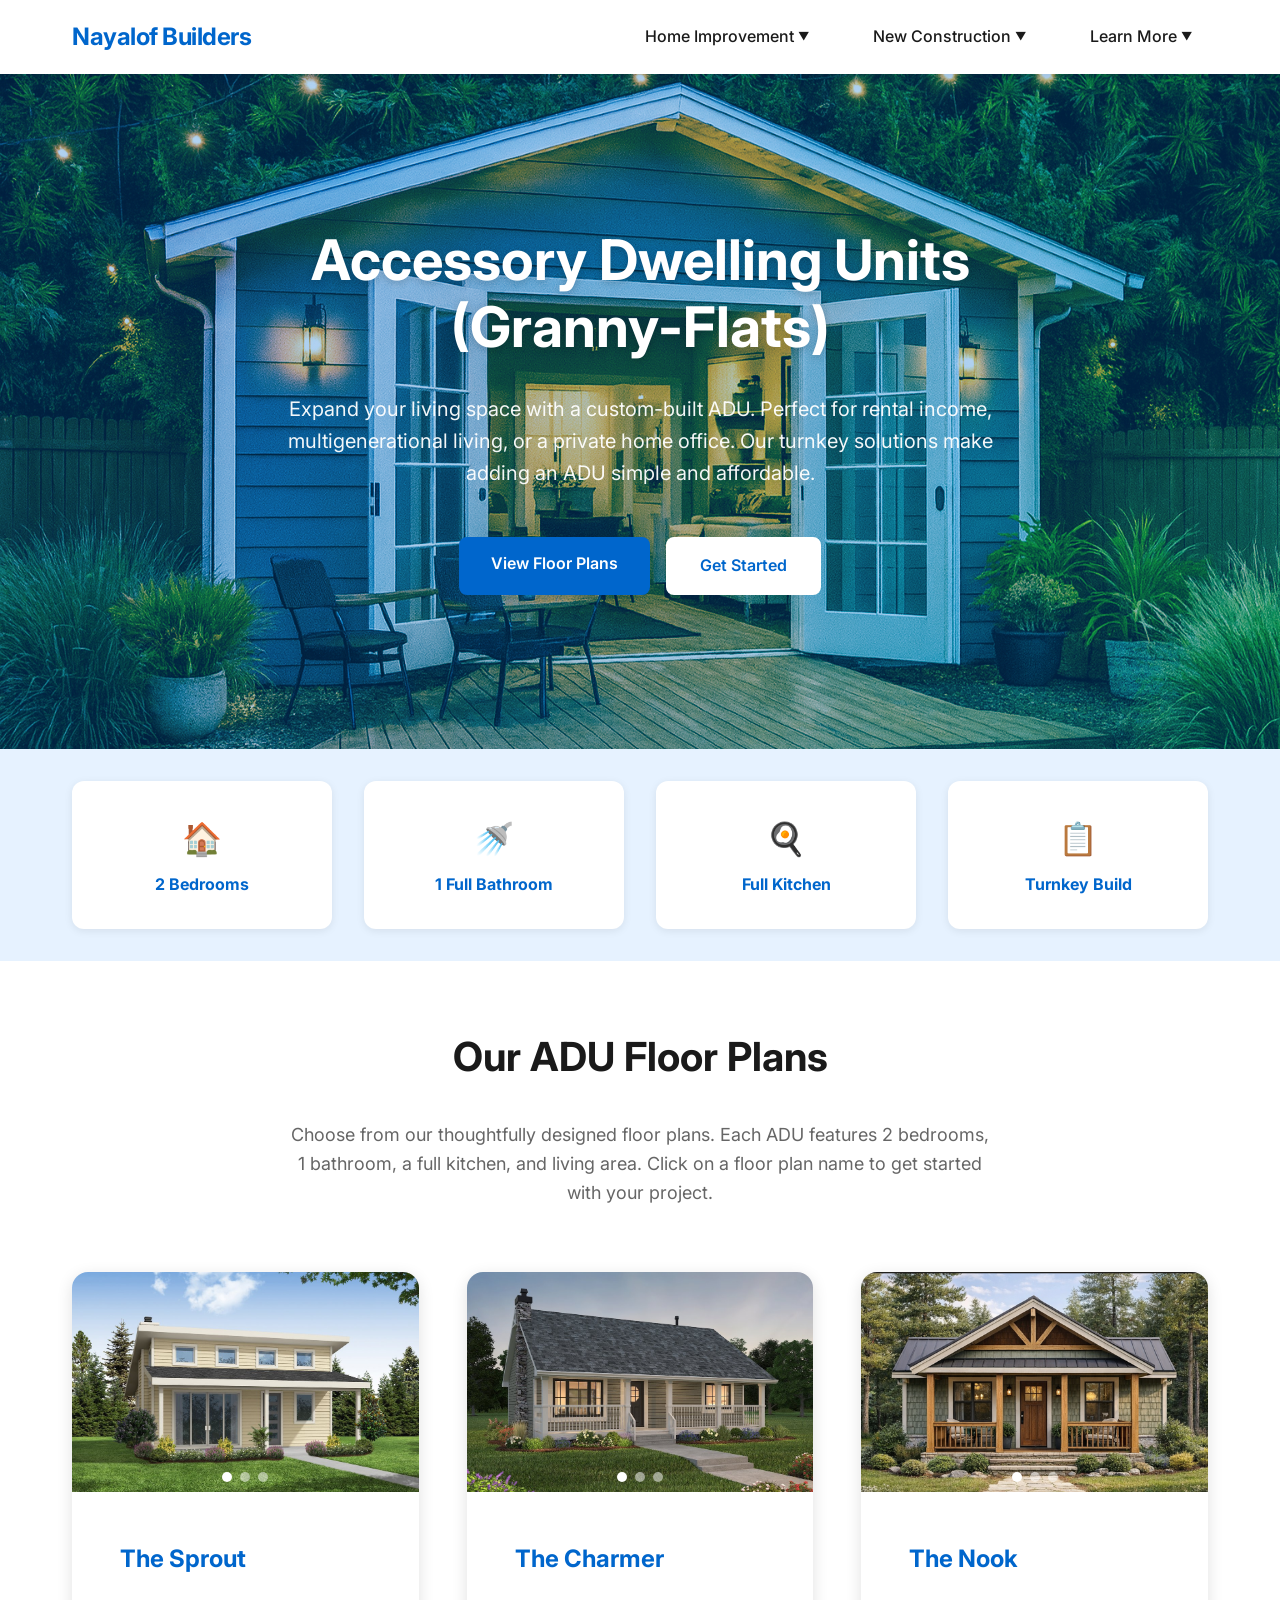
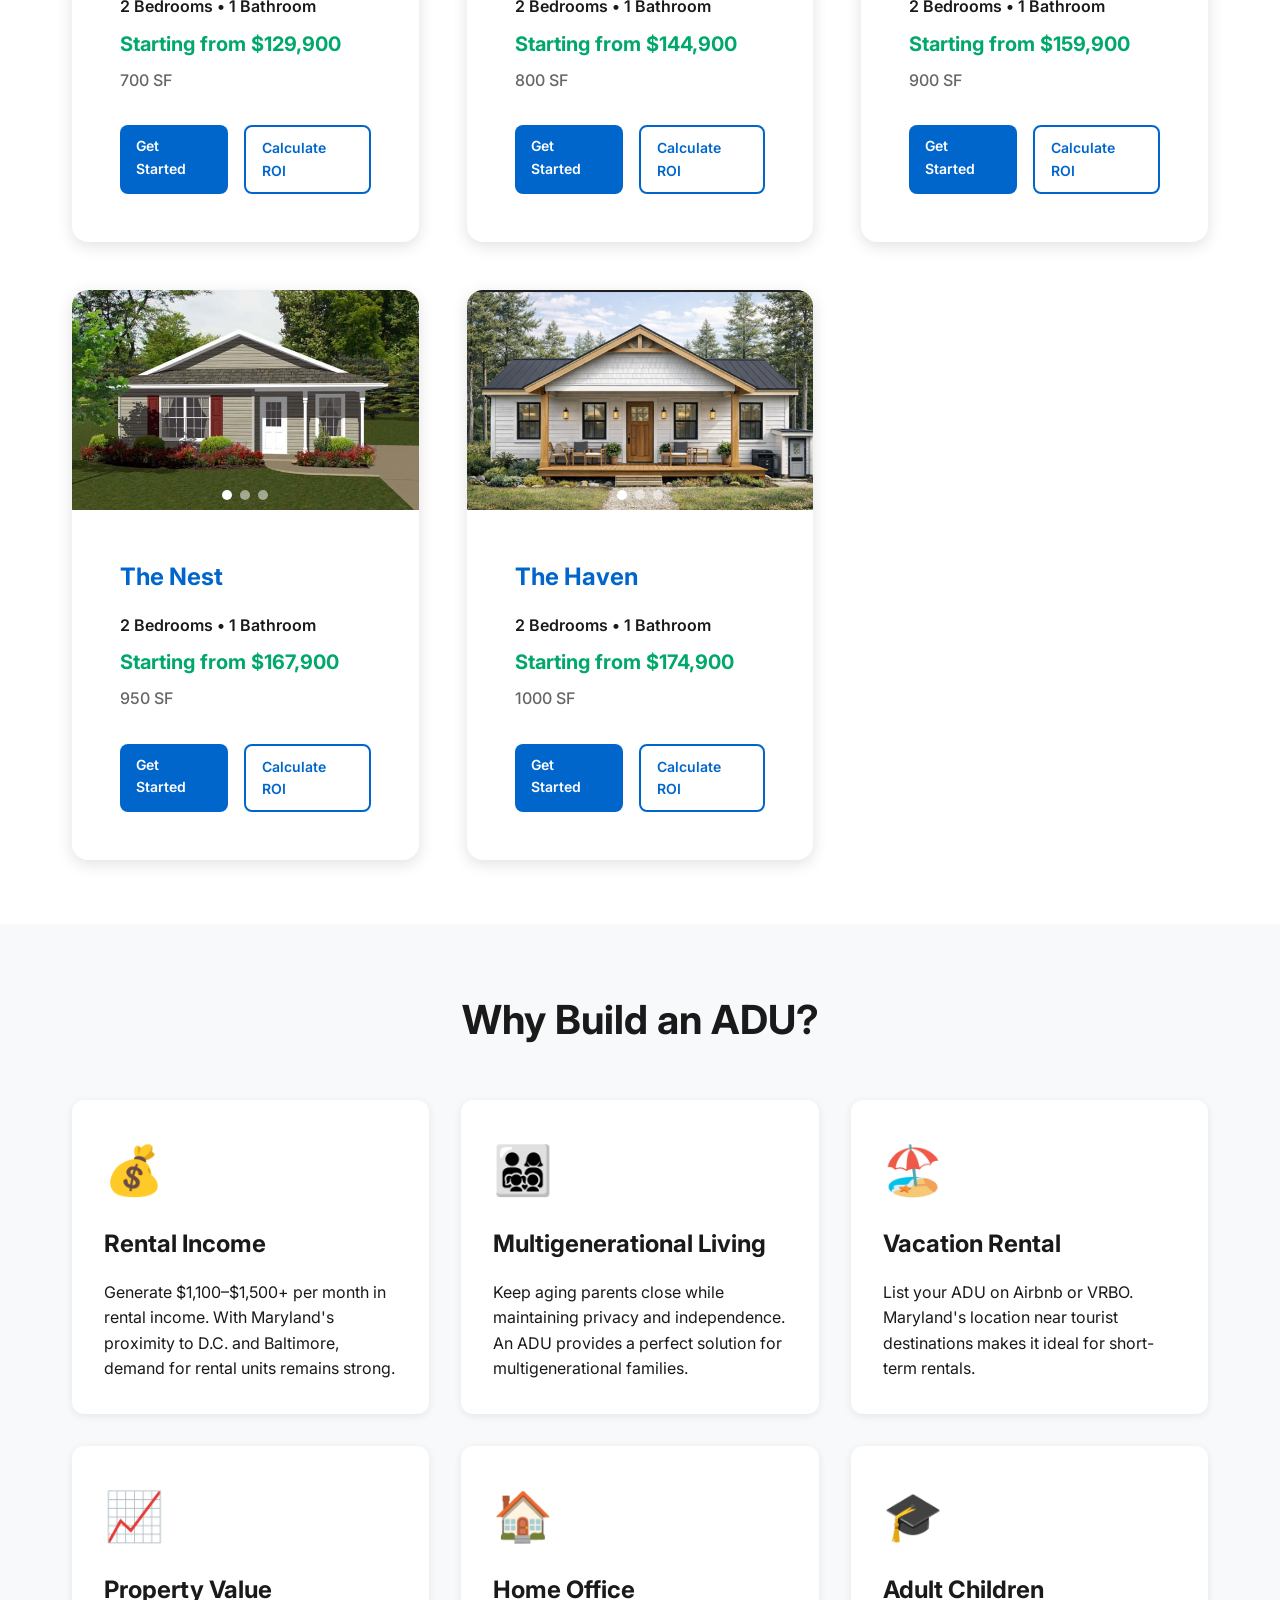
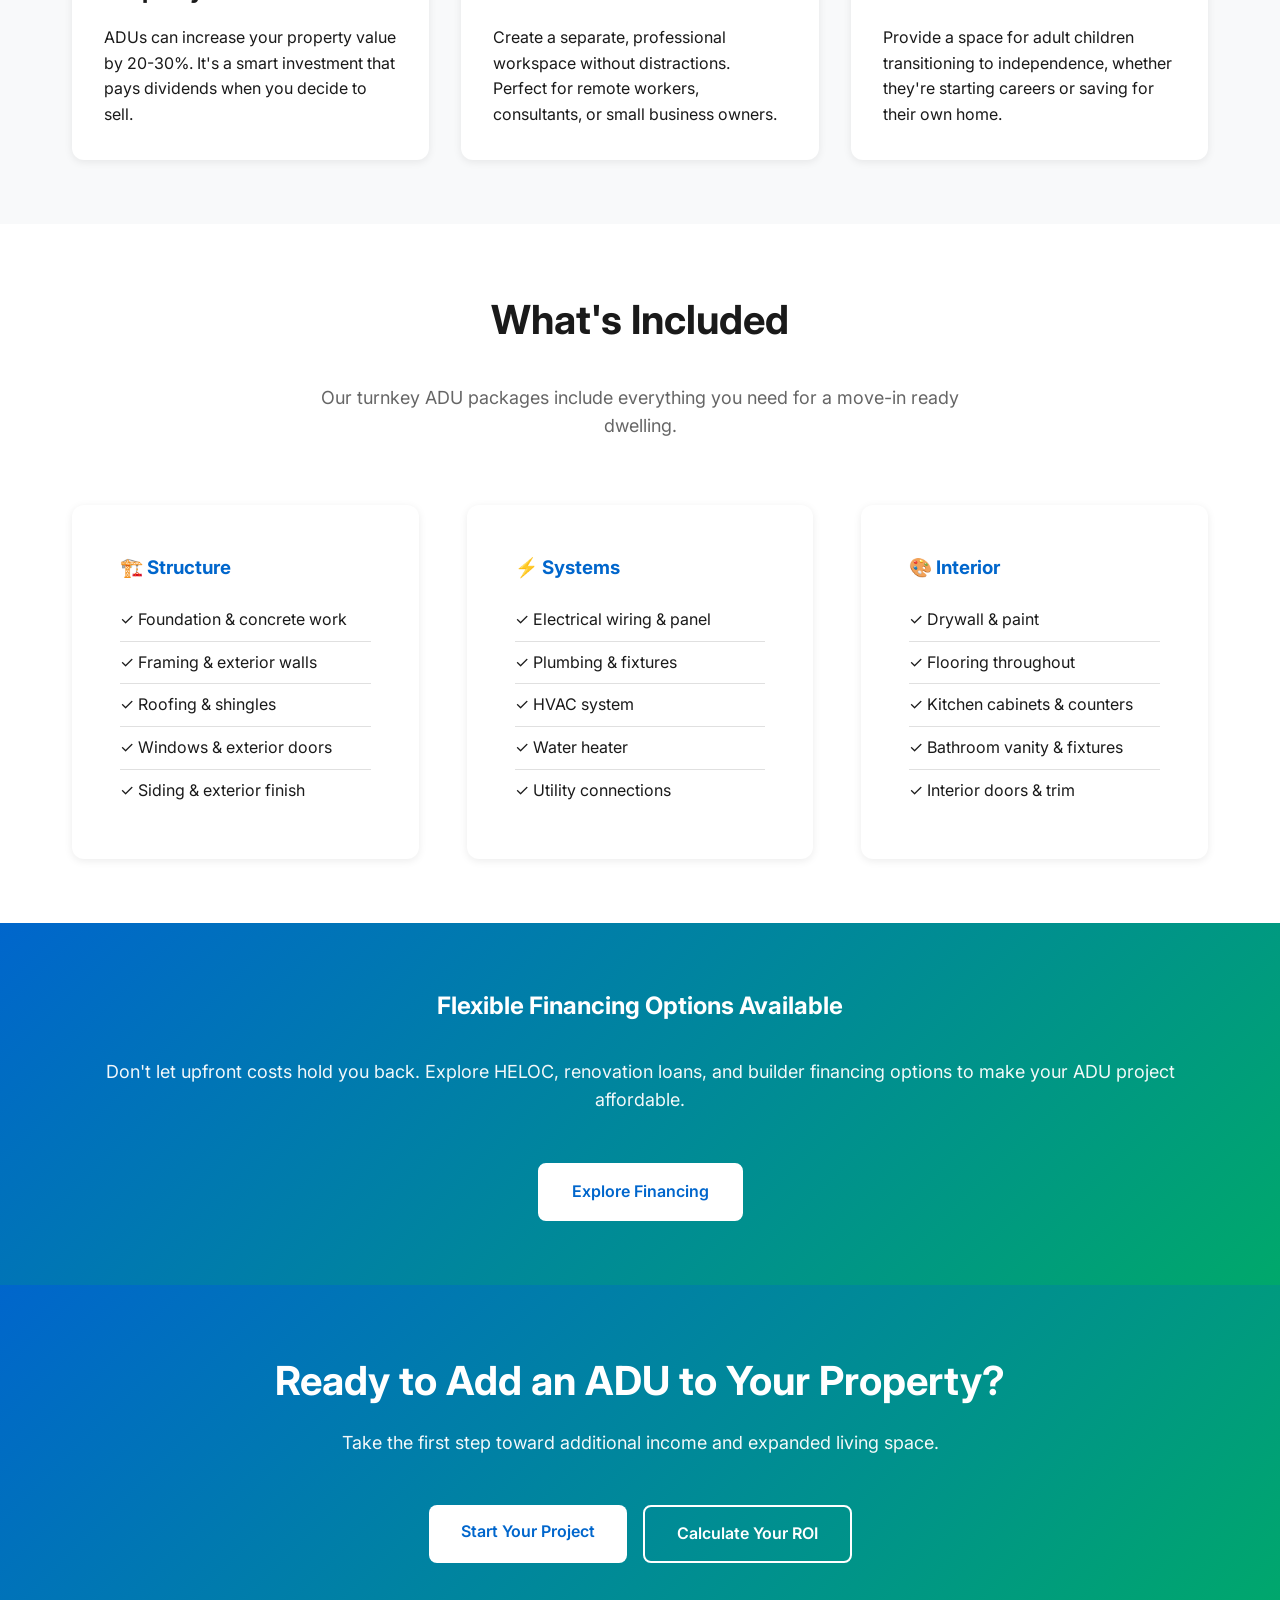
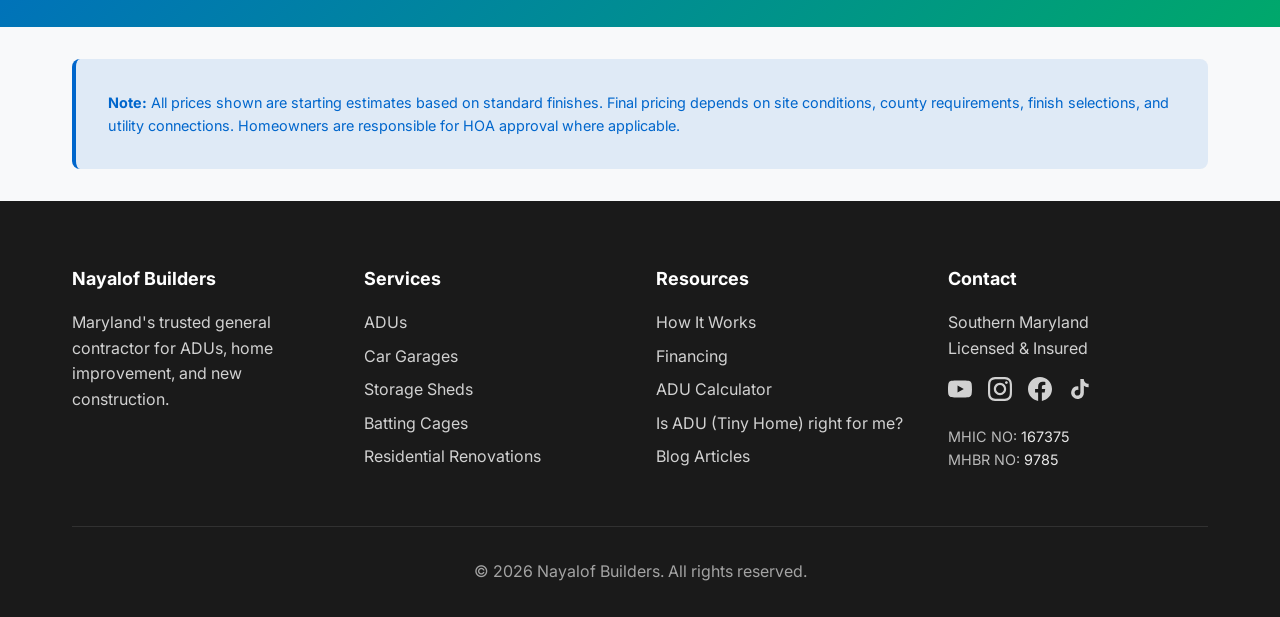
==== commit f98c3abc: "Updated site content" ====
--- a/adu.html
+++ b/adu.html
@@ -256,7 +256,7 @@
             rgba(0, 102, 204, 0.85) 0%,
             rgba(0, 168, 107, 0.85) 100%
           ),
-          url(&quot;images/_ADU.png&quot;);
+          url(&quot;images/ADU.png&quot;);
         background-size: cover;
         background-position: center;
       "
@@ -1143,7 +1143,7 @@
               "
             >
               MHIC NO:
-              <span style="color: rgba(255, 255, 255, 0.9)">Pending</span>
+              <span style="color: rgba(255, 255, 255, 0.9)">167375</span>
             </p>
             <p style="font-size: 0.9rem; color: rgba(255, 255, 255, 0.7)">
               MHBR NO: <span style="color: rgba(255, 255, 255, 0.9)">9785</span>
